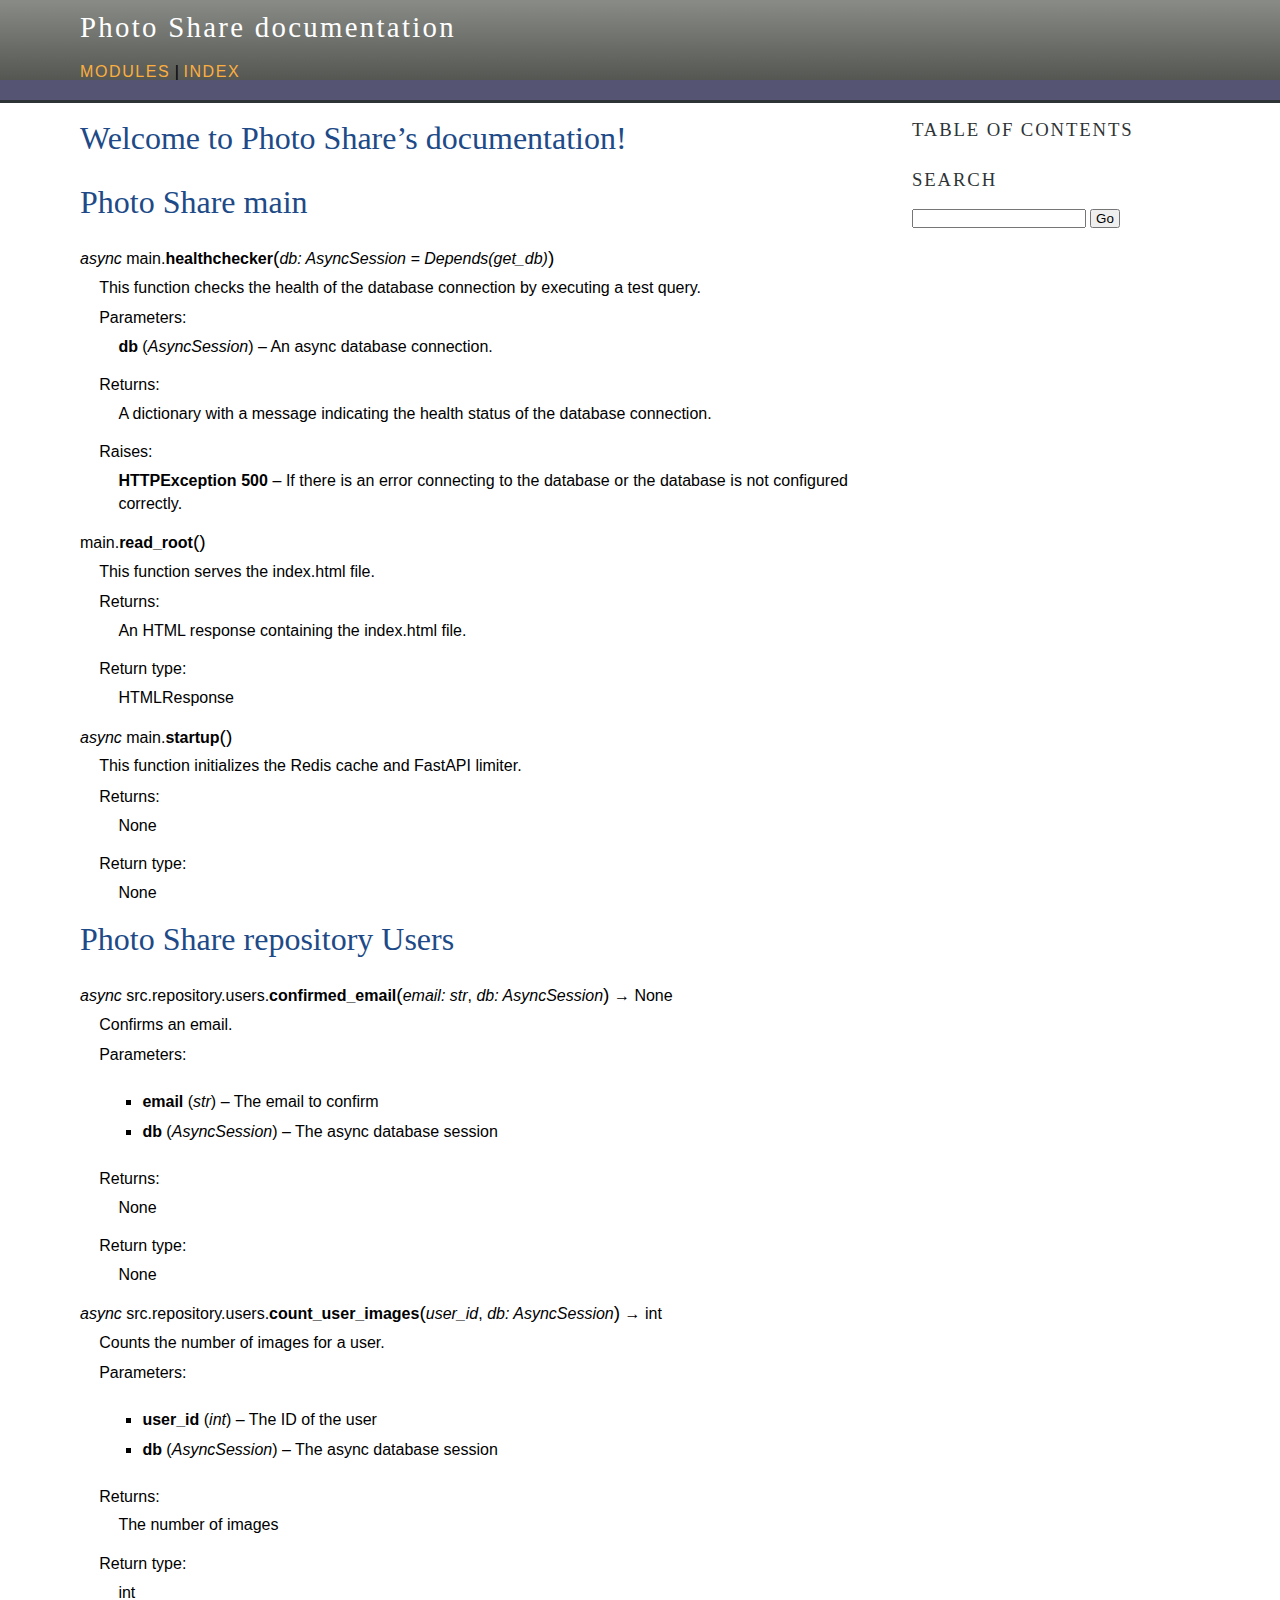
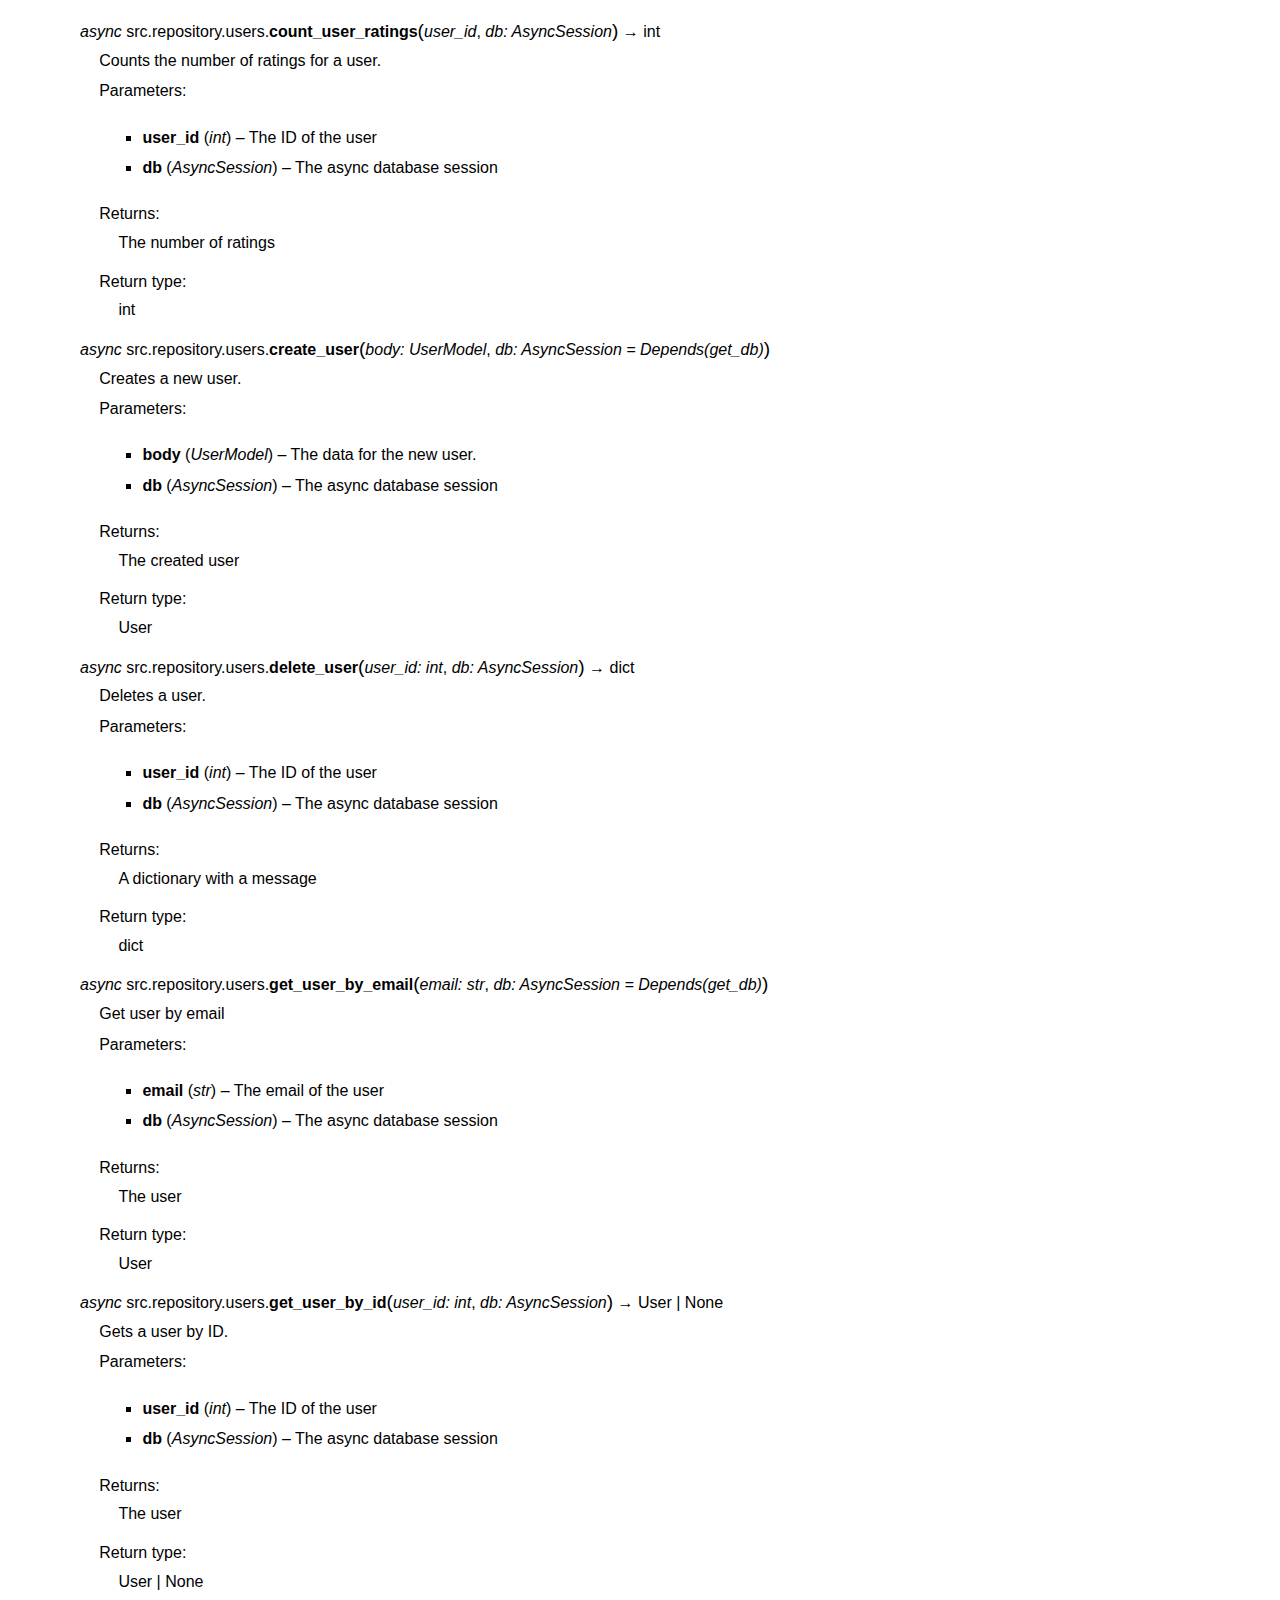
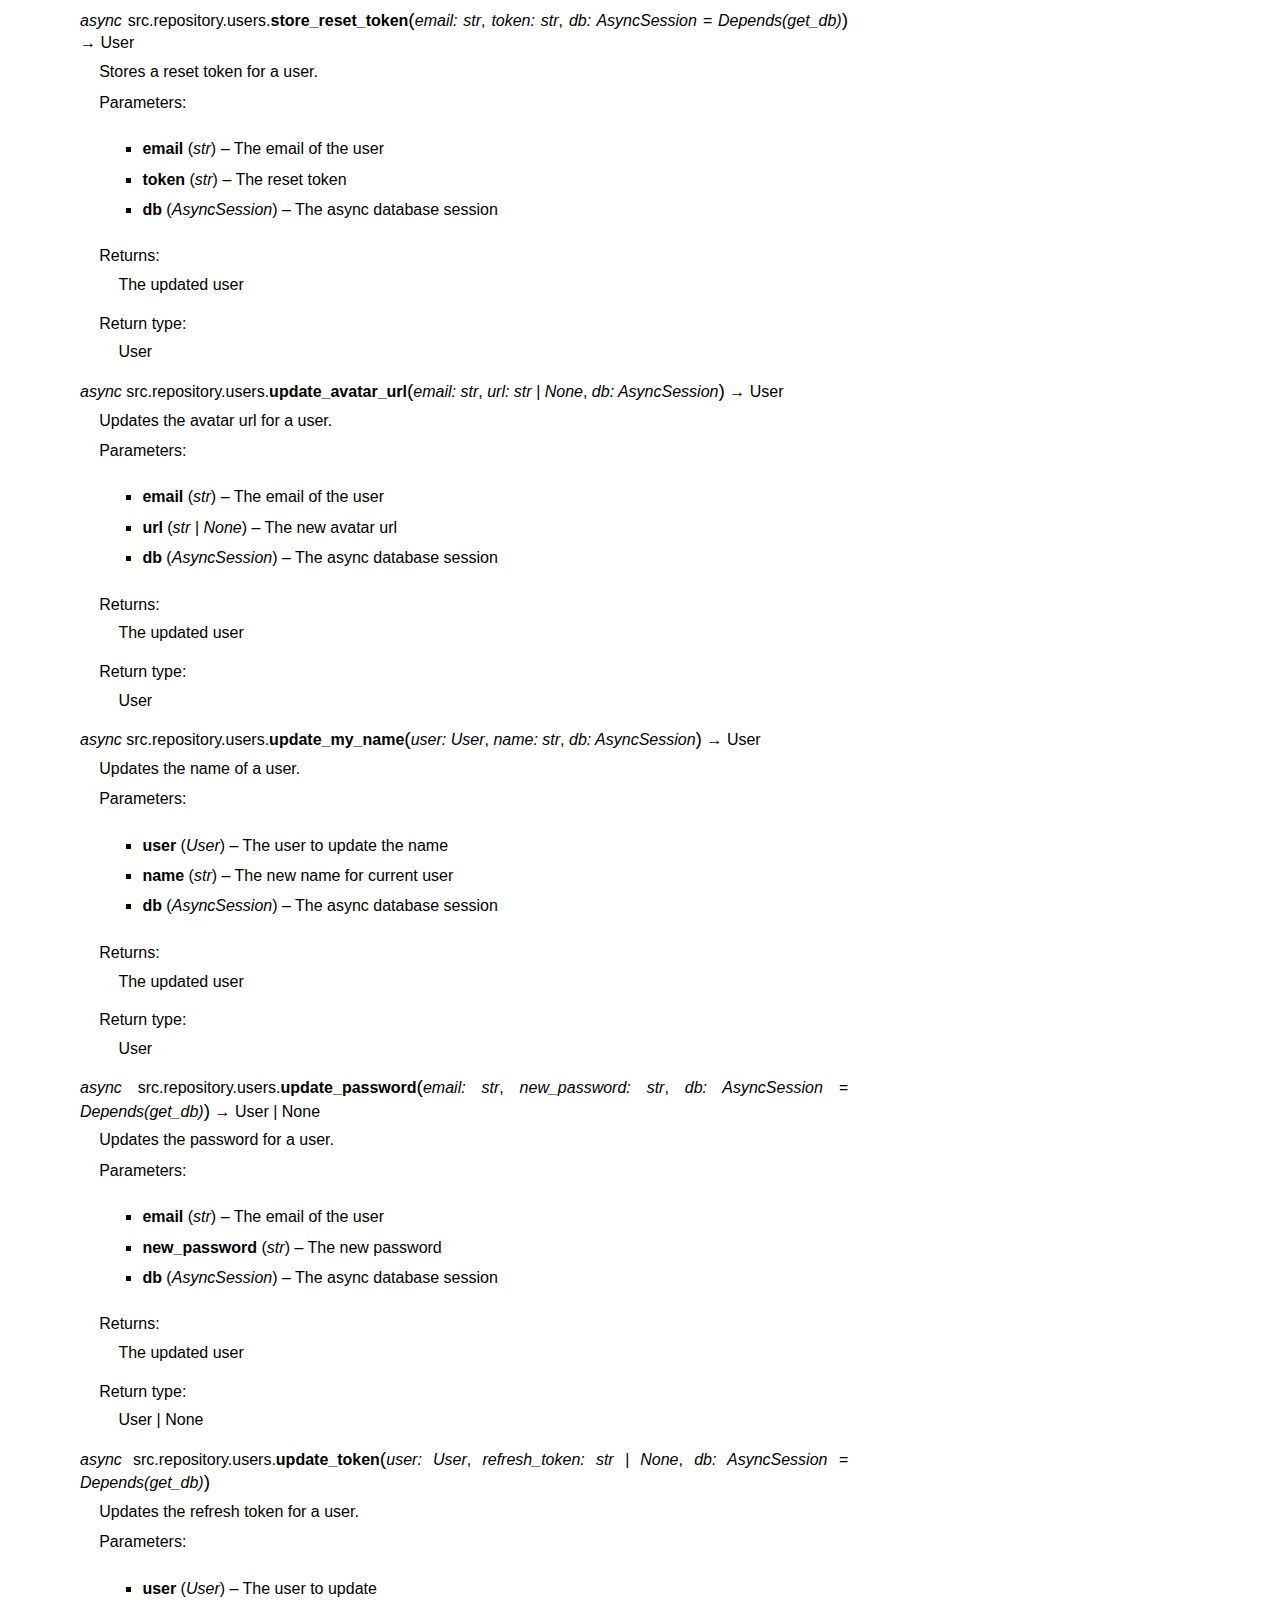
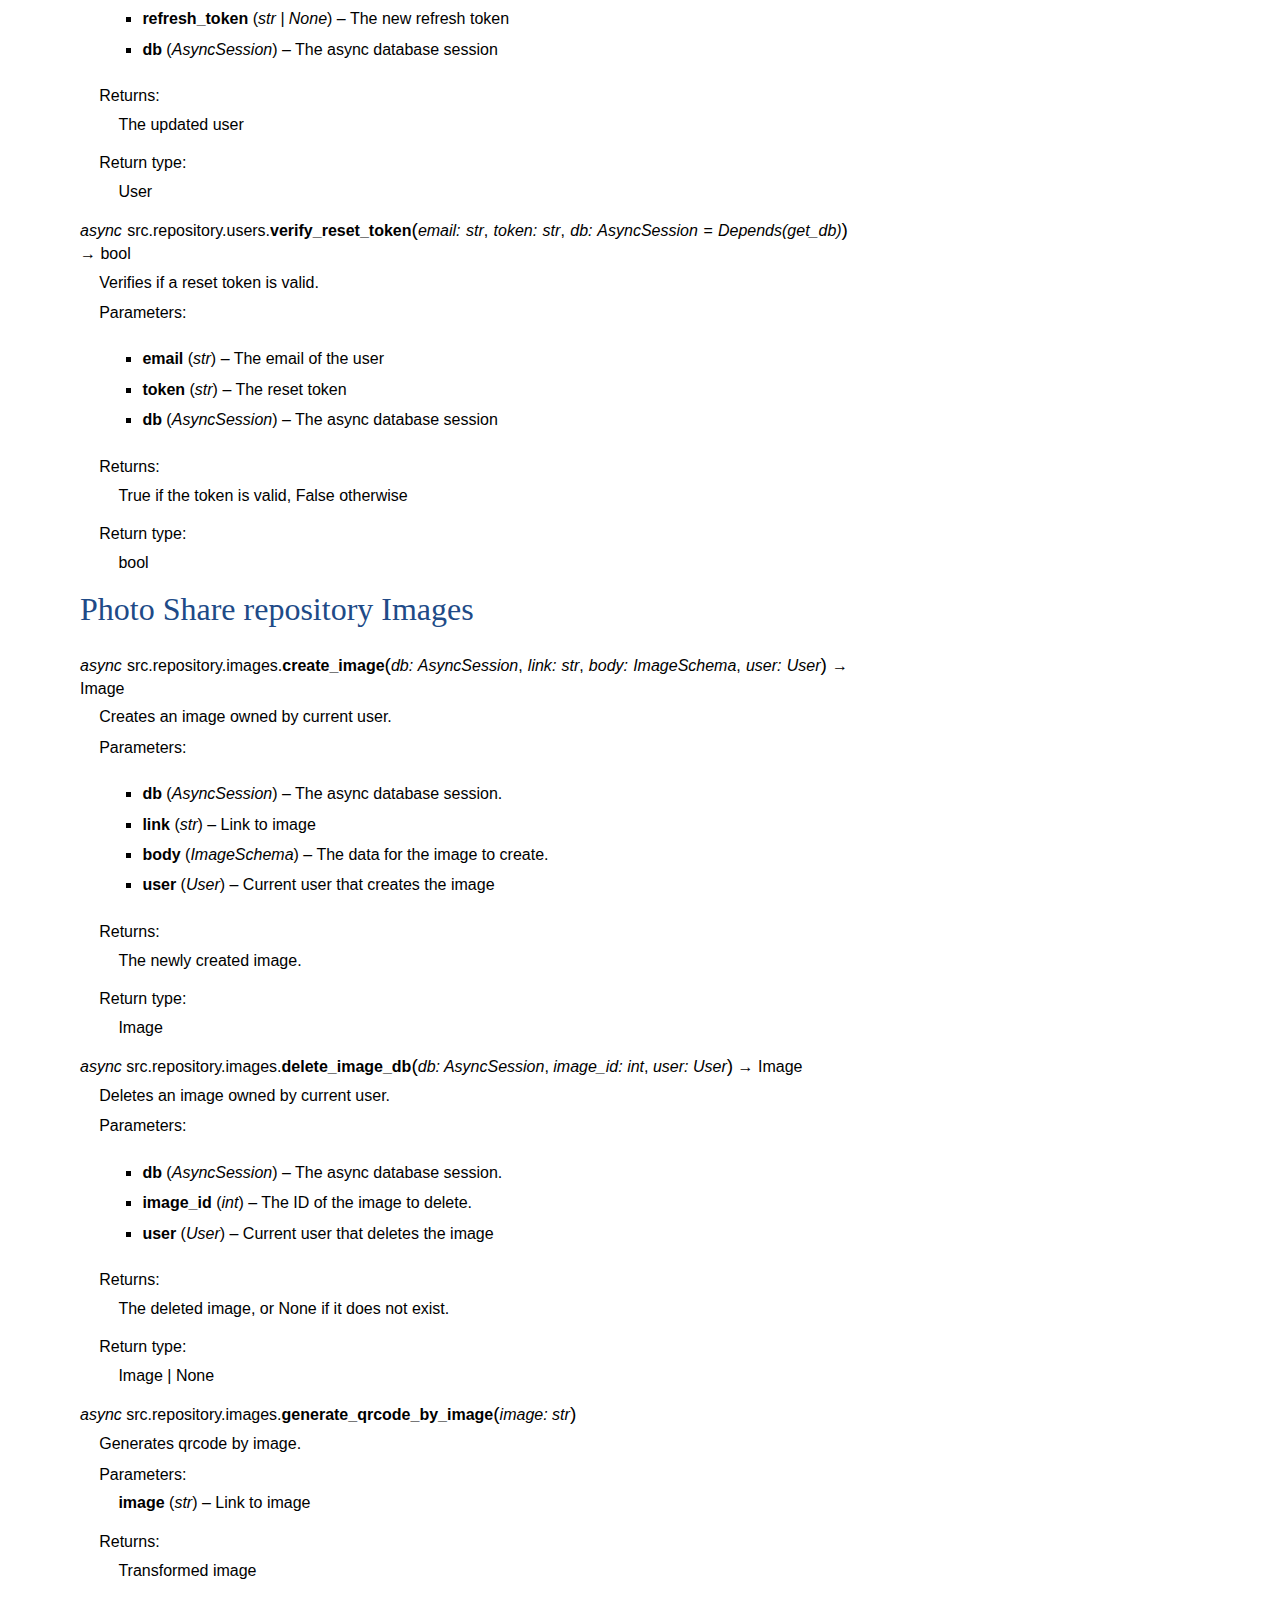
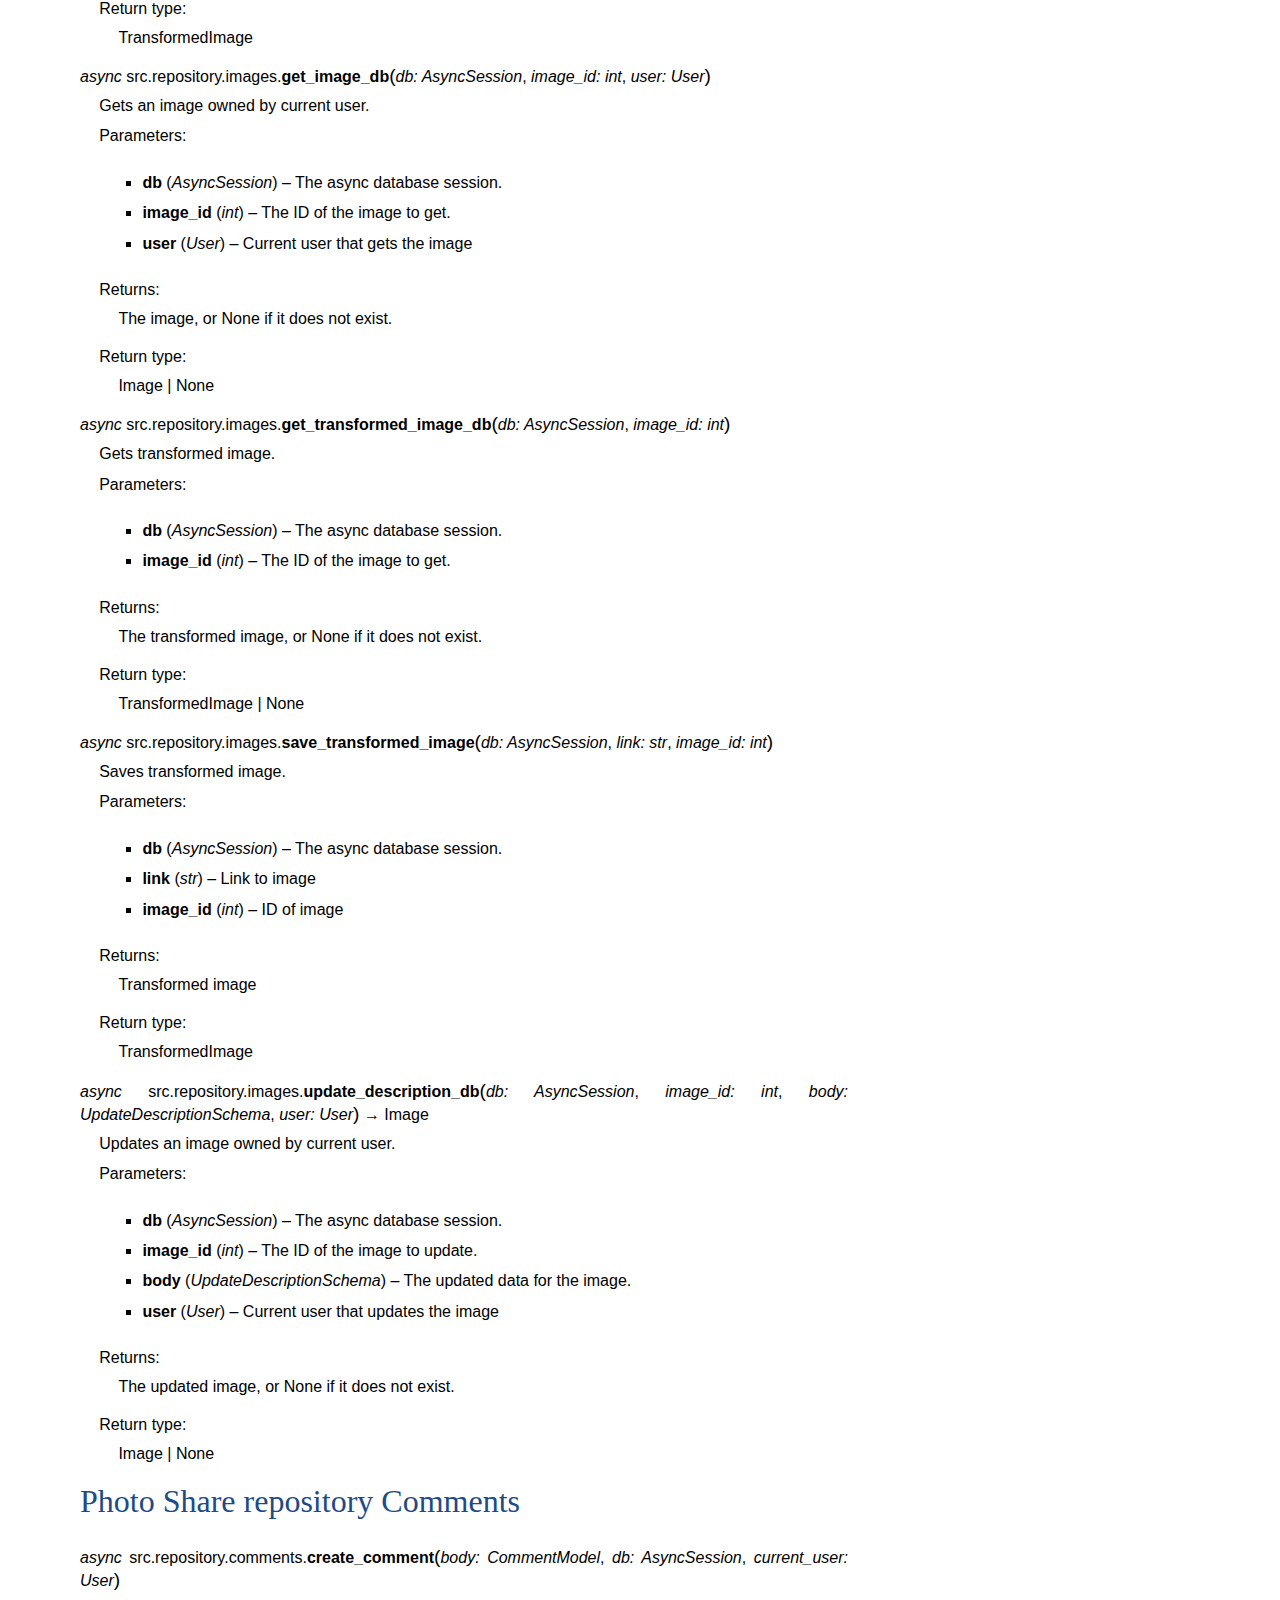
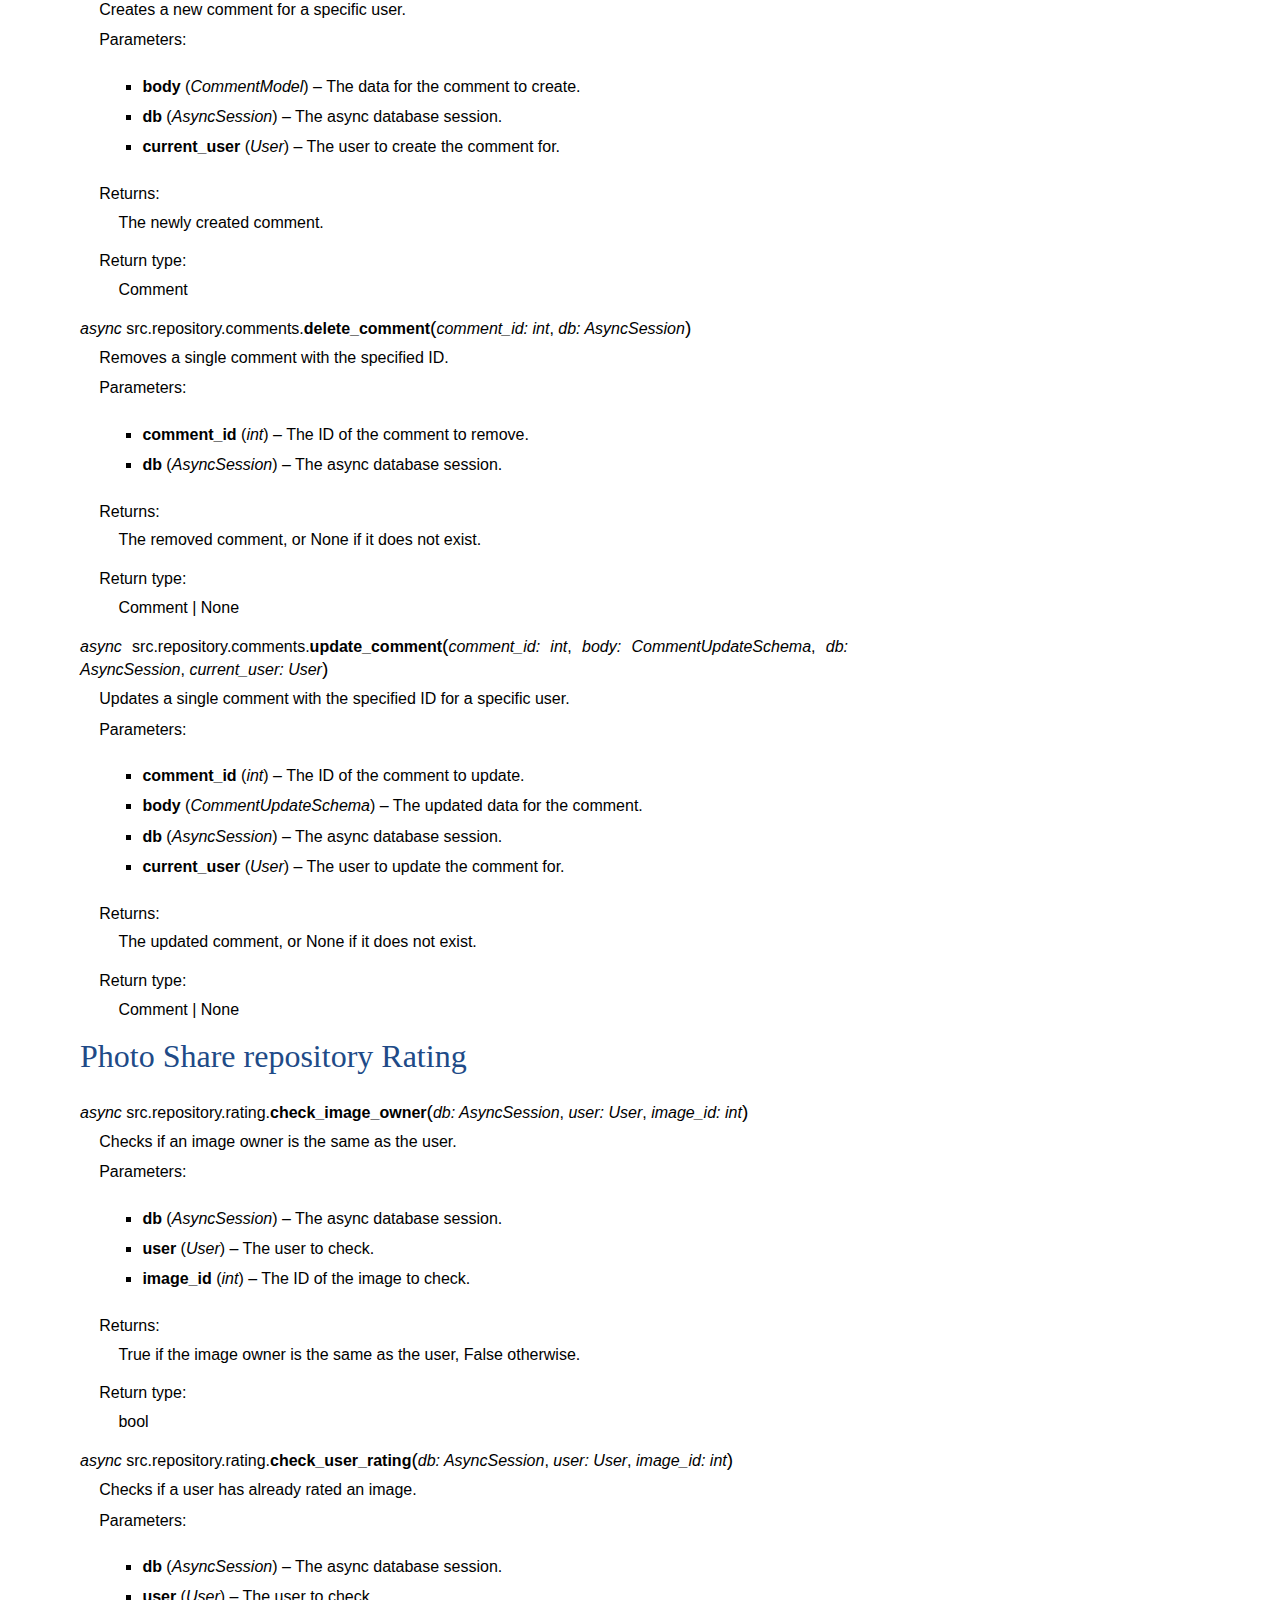
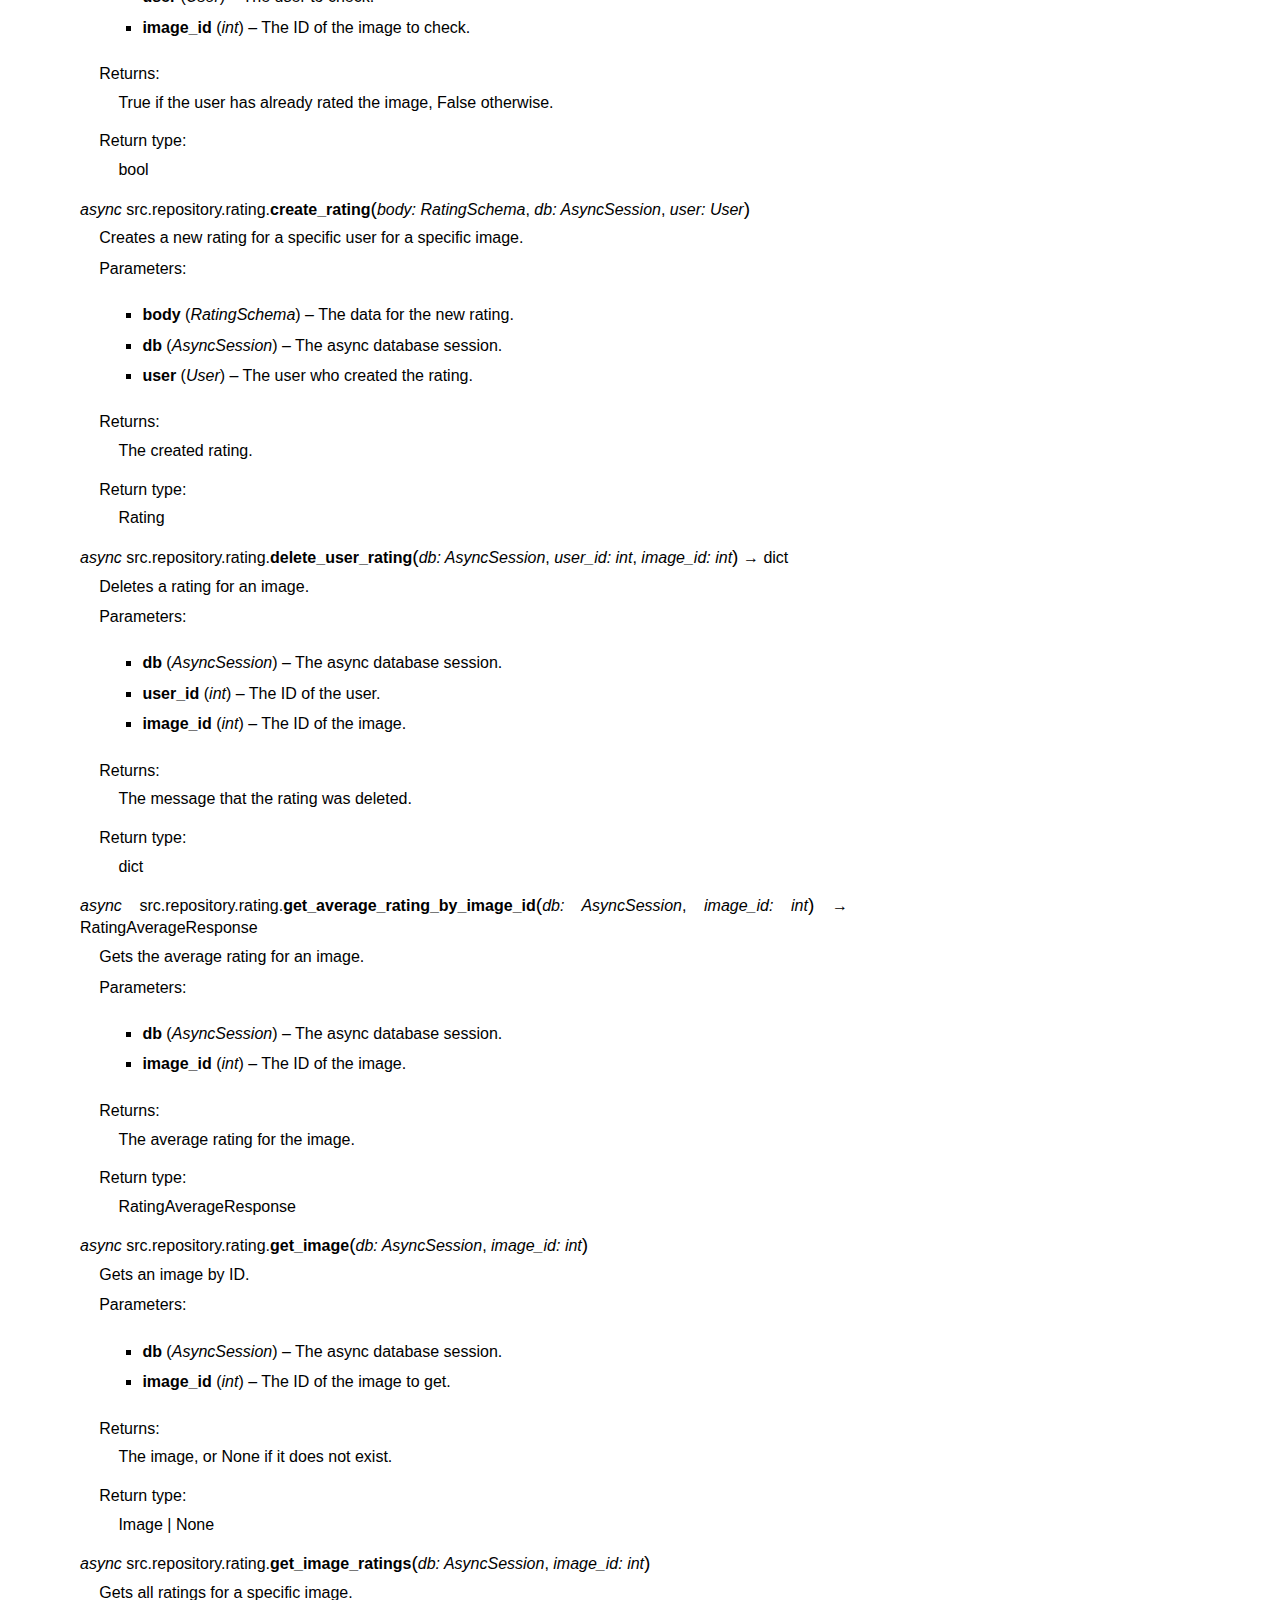
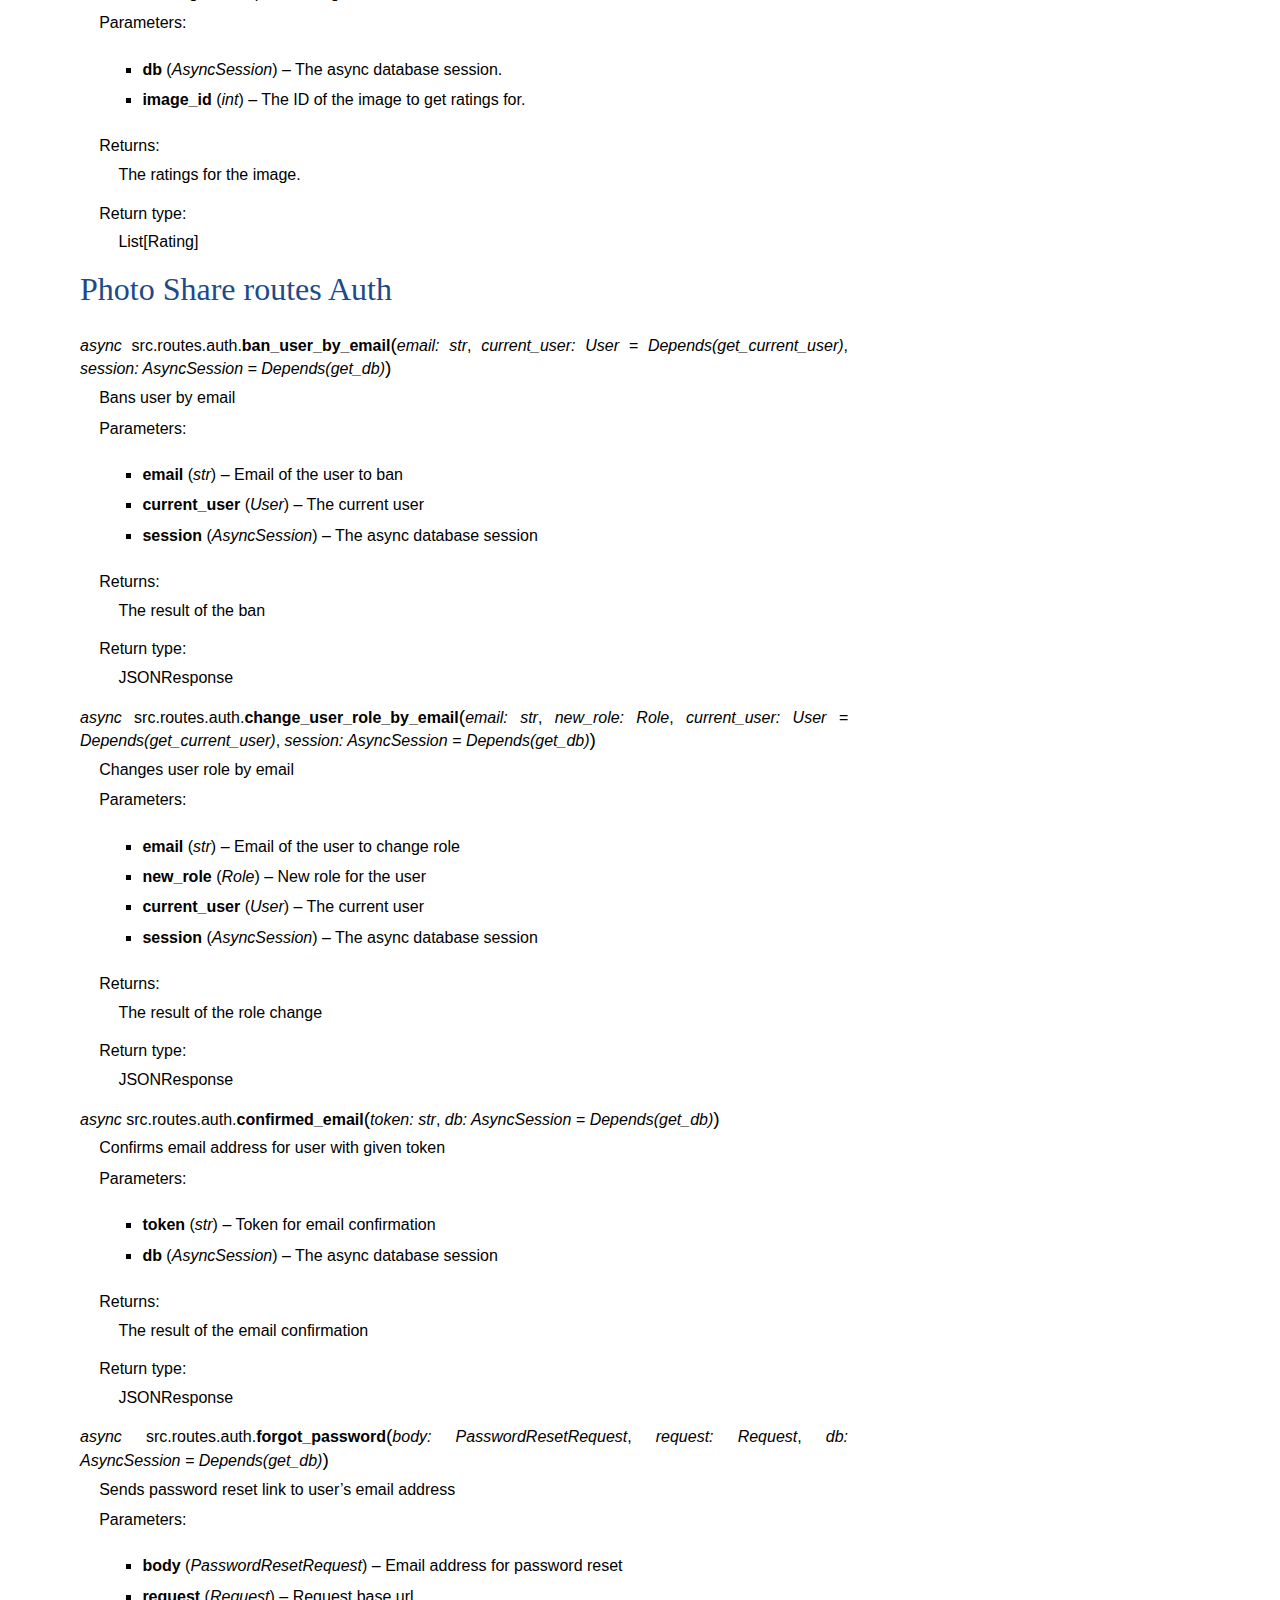
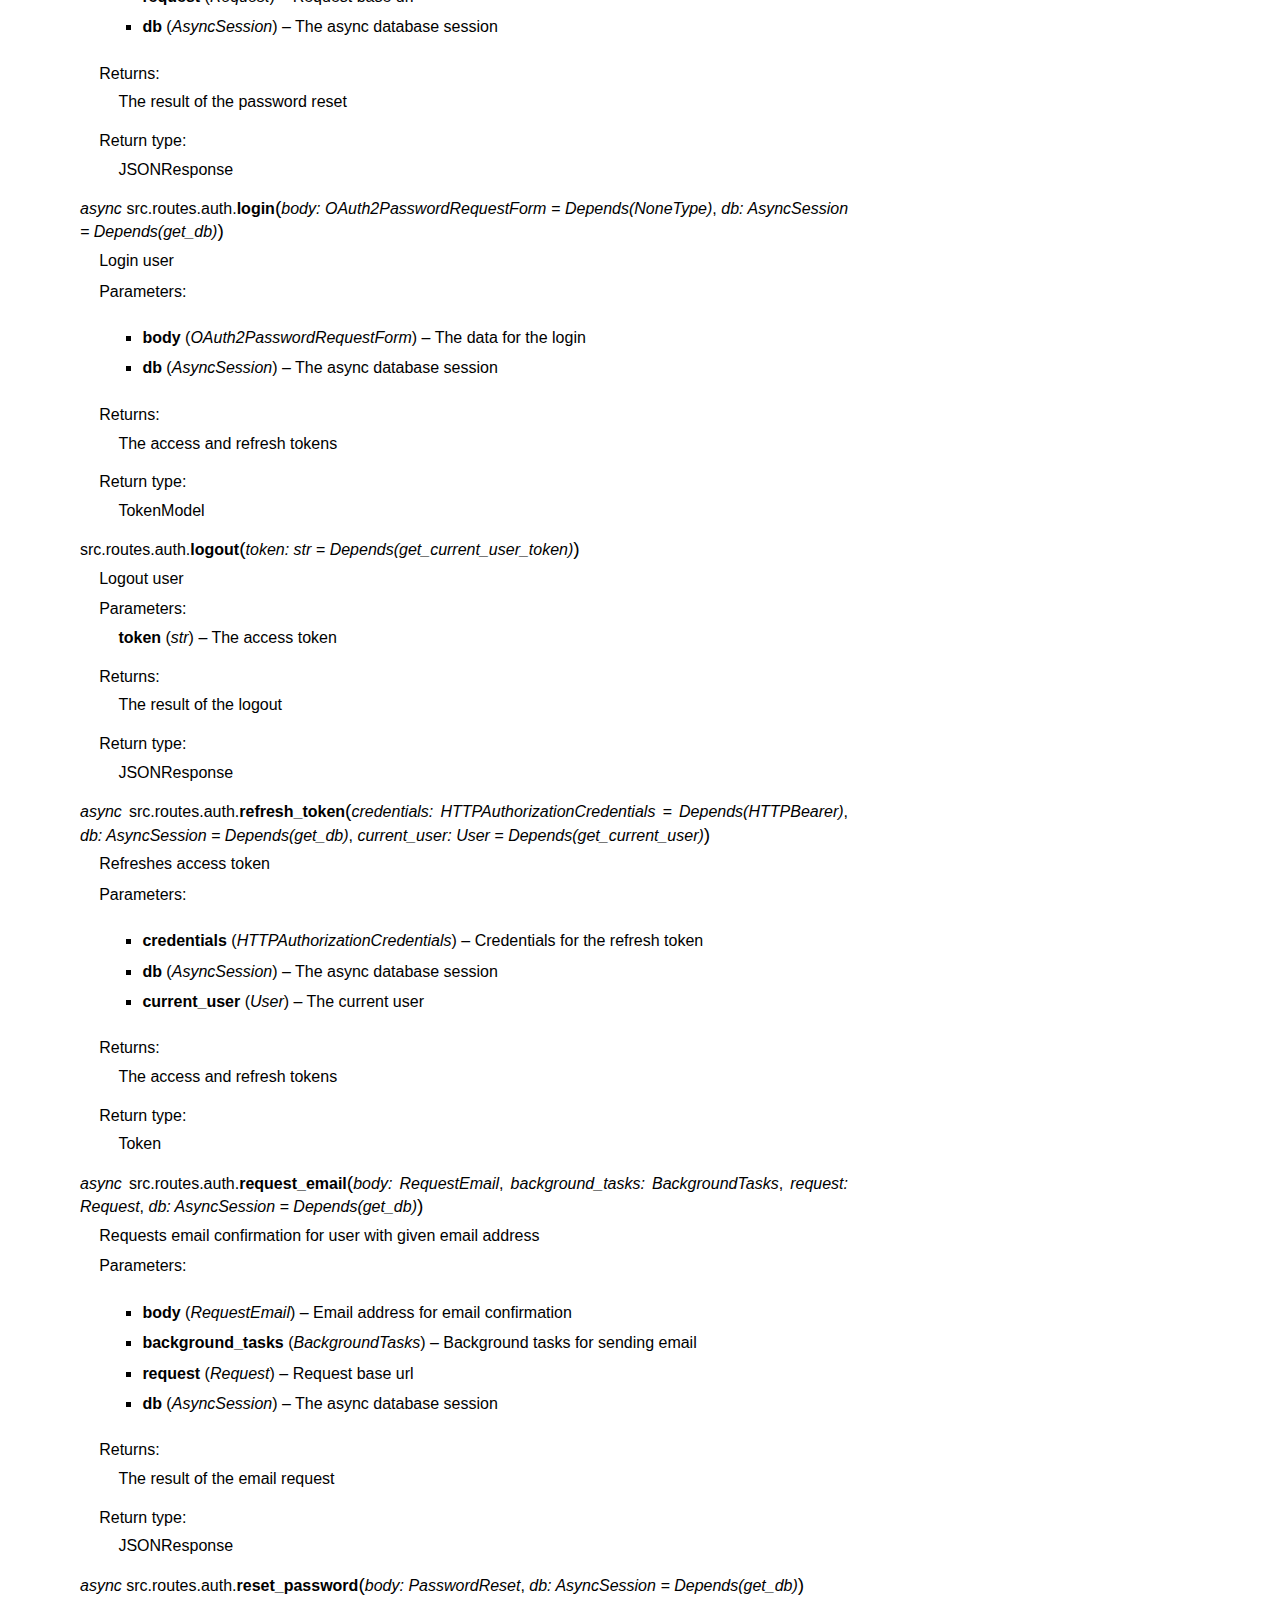
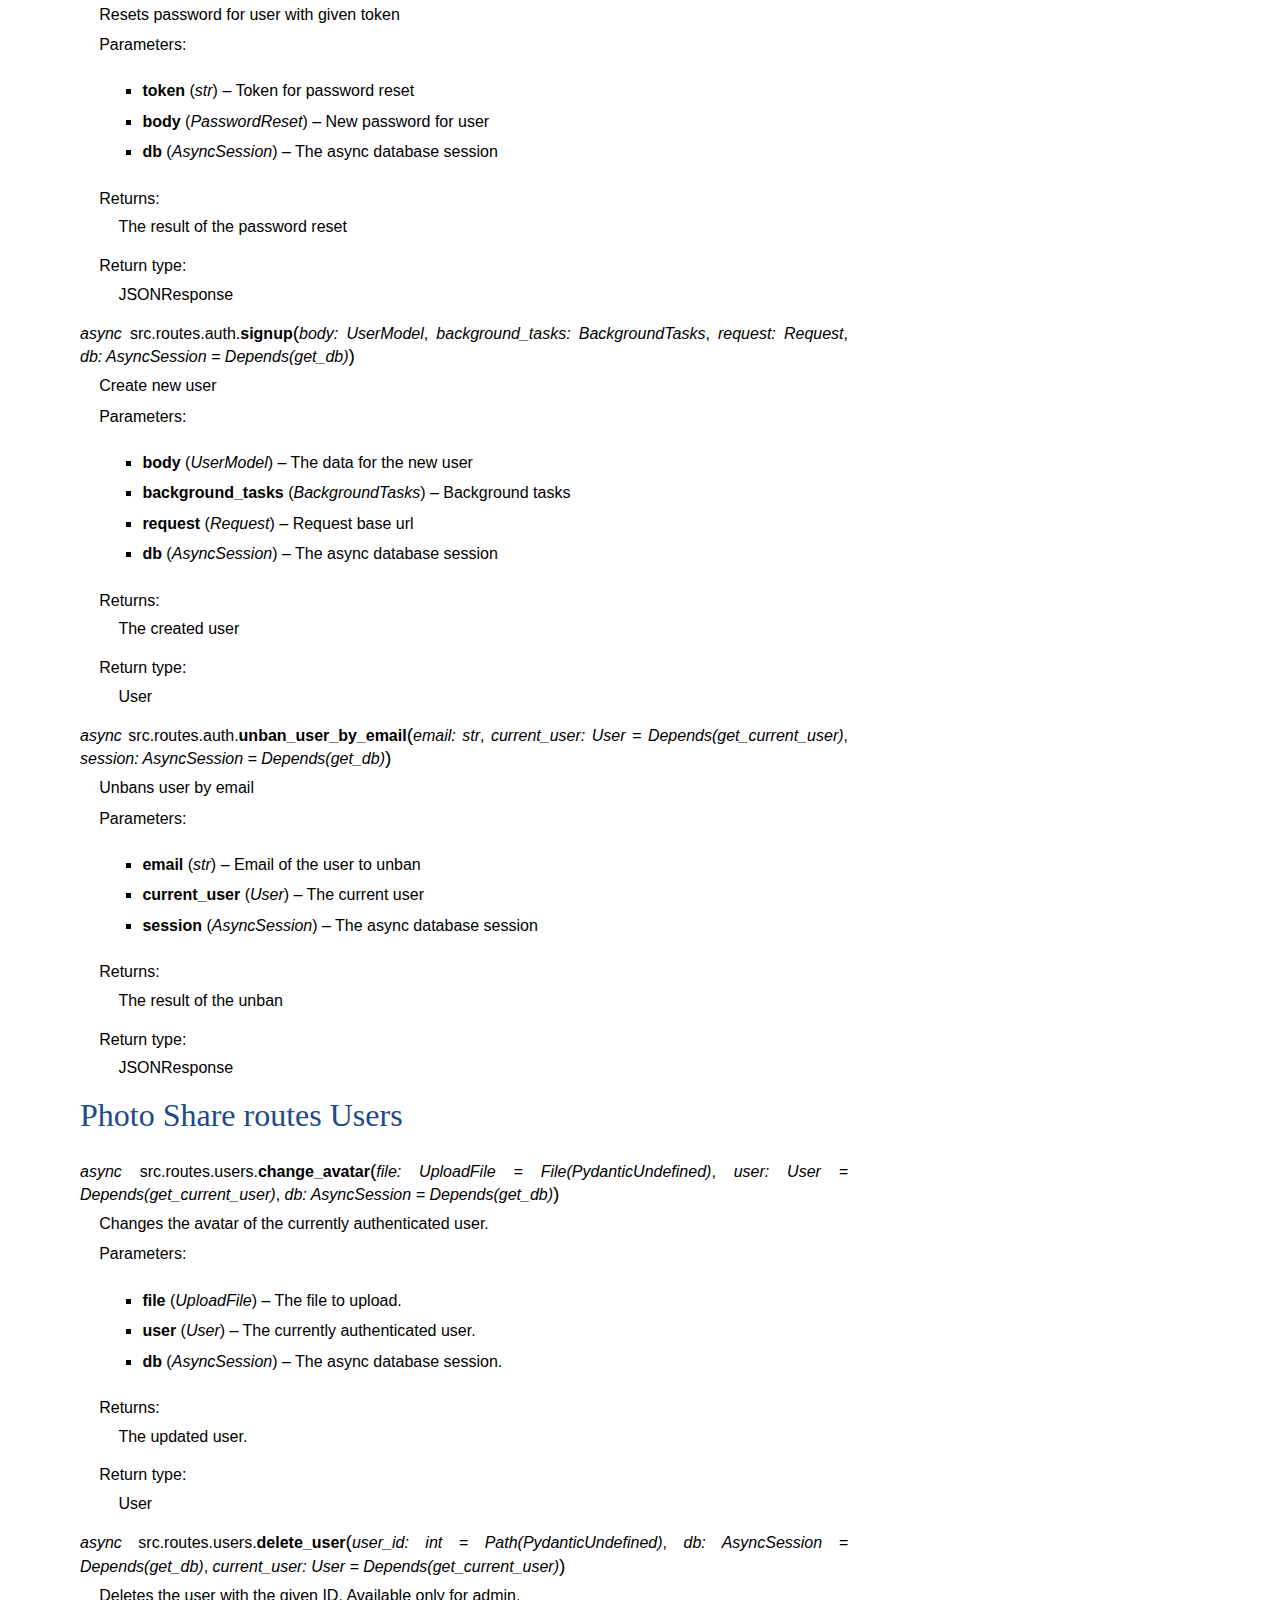
==== docs/_build/html/index.html @ 28a1a0f2 "docs1" ====
<!DOCTYPE html>

<html lang="en" data-content_root="./">
  <head>
    <meta charset="utf-8" />
    <meta name="viewport" content="width=device-width, initial-scale=1.0" /><meta name="viewport" content="width=device-width, initial-scale=1" />

    <title>Welcome to Photo Share’s documentation! &#8212; Photo Share  documentation</title>
    <link rel="stylesheet" type="text/css" href="_static/pygments.css?v=a746c00c" />
    <link rel="stylesheet" type="text/css" href="_static/agogo.css?v=8513425a" />
    <script src="_static/documentation_options.js?v=5929fcd5"></script>
    <script src="_static/doctools.js?v=9a2dae69"></script>
    <script src="_static/sphinx_highlight.js?v=dc90522c"></script>
    <link rel="index" title="Index" href="genindex.html" />
    <link rel="search" title="Search" href="search.html" /> 
  </head><body>
    <div class="header-wrapper" role="banner">
      <div class="header">
        <div class="headertitle"><a
          href="#">Photo Share  documentation</a></div>
        <div class="rel" role="navigation" aria-label="related navigation">
          <a href="py-modindex.html" title="Python Module Index"
             >modules</a> |
          <a href="genindex.html" title="General Index"
             accesskey="I">index</a>
        </div>
       </div>
    </div>

    <div class="content-wrapper">
      <div class="content">
        <div class="document">
            
      <div class="documentwrapper">
        <div class="bodywrapper">
          <div class="body" role="main">
            
  <section id="welcome-to-photo-share-s-documentation">
<h1>Welcome to Photo Share’s documentation!<a class="headerlink" href="#welcome-to-photo-share-s-documentation" title="Link to this heading">¶</a></h1>
<div class="toctree-wrapper compound">
</div>
</section>
<section id="module-main">
<span id="photo-share-main"></span><h1>Photo Share main<a class="headerlink" href="#module-main" title="Link to this heading">¶</a></h1>
<dl class="py function">
<dt class="sig sig-object py" id="main.healthchecker">
<em class="property"><span class="k"><span class="pre">async</span></span><span class="w"> </span></em><span class="sig-prename descclassname"><span class="pre">main.</span></span><span class="sig-name descname"><span class="pre">healthchecker</span></span><span class="sig-paren">(</span><em class="sig-param"><span class="n"><span class="pre">db</span></span><span class="p"><span class="pre">:</span></span><span class="w"> </span><span class="n"><span class="pre">AsyncSession</span></span><span class="w"> </span><span class="o"><span class="pre">=</span></span><span class="w"> </span><span class="default_value"><span class="pre">Depends(get_db)</span></span></em><span class="sig-paren">)</span><a class="headerlink" href="#main.healthchecker" title="Link to this definition">¶</a></dt>
<dd><p>This function checks the health of the database connection by executing a test query.</p>
<dl class="field-list simple">
<dt class="field-odd">Parameters<span class="colon">:</span></dt>
<dd class="field-odd"><p><strong>db</strong> (<em>AsyncSession</em>) – An async database connection.</p>
</dd>
<dt class="field-even">Returns<span class="colon">:</span></dt>
<dd class="field-even"><p>A dictionary with a message indicating the health status of the database connection.</p>
</dd>
<dt class="field-odd">Raises<span class="colon">:</span></dt>
<dd class="field-odd"><p><strong>HTTPException 500</strong> – If there is an error connecting to the database or the database is not configured correctly.</p>
</dd>
</dl>
</dd></dl>

<dl class="py function">
<dt class="sig sig-object py" id="main.read_root">
<span class="sig-prename descclassname"><span class="pre">main.</span></span><span class="sig-name descname"><span class="pre">read_root</span></span><span class="sig-paren">(</span><span class="sig-paren">)</span><a class="headerlink" href="#main.read_root" title="Link to this definition">¶</a></dt>
<dd><p>This function serves the index.html file.</p>
<dl class="field-list simple">
<dt class="field-odd">Returns<span class="colon">:</span></dt>
<dd class="field-odd"><p>An HTML response containing the index.html file.</p>
</dd>
<dt class="field-even">Return type<span class="colon">:</span></dt>
<dd class="field-even"><p>HTMLResponse</p>
</dd>
</dl>
</dd></dl>

<dl class="py function">
<dt class="sig sig-object py" id="main.startup">
<em class="property"><span class="k"><span class="pre">async</span></span><span class="w"> </span></em><span class="sig-prename descclassname"><span class="pre">main.</span></span><span class="sig-name descname"><span class="pre">startup</span></span><span class="sig-paren">(</span><span class="sig-paren">)</span><a class="headerlink" href="#main.startup" title="Link to this definition">¶</a></dt>
<dd><p>This function initializes the Redis cache and FastAPI limiter.</p>
<dl class="field-list simple">
<dt class="field-odd">Returns<span class="colon">:</span></dt>
<dd class="field-odd"><p>None</p>
</dd>
<dt class="field-even">Return type<span class="colon">:</span></dt>
<dd class="field-even"><p>None</p>
</dd>
</dl>
</dd></dl>

</section>
<section id="module-src.repository.users">
<span id="photo-share-repository-users"></span><h1>Photo Share repository Users<a class="headerlink" href="#module-src.repository.users" title="Link to this heading">¶</a></h1>
<dl class="py function">
<dt class="sig sig-object py" id="src.repository.users.confirmed_email">
<em class="property"><span class="k"><span class="pre">async</span></span><span class="w"> </span></em><span class="sig-prename descclassname"><span class="pre">src.repository.users.</span></span><span class="sig-name descname"><span class="pre">confirmed_email</span></span><span class="sig-paren">(</span><em class="sig-param"><span class="n"><span class="pre">email</span></span><span class="p"><span class="pre">:</span></span><span class="w"> </span><span class="n"><span class="pre">str</span></span></em>, <em class="sig-param"><span class="n"><span class="pre">db</span></span><span class="p"><span class="pre">:</span></span><span class="w"> </span><span class="n"><span class="pre">AsyncSession</span></span></em><span class="sig-paren">)</span> <span class="sig-return"><span class="sig-return-icon">&#x2192;</span> <span class="sig-return-typehint"><span class="pre">None</span></span></span><a class="headerlink" href="#src.repository.users.confirmed_email" title="Link to this definition">¶</a></dt>
<dd><p>Confirms an email.</p>
<dl class="field-list simple">
<dt class="field-odd">Parameters<span class="colon">:</span></dt>
<dd class="field-odd"><ul class="simple">
<li><p><strong>email</strong> (<em>str</em>) – The email to confirm</p></li>
<li><p><strong>db</strong> (<em>AsyncSession</em>) – The async database session</p></li>
</ul>
</dd>
<dt class="field-even">Returns<span class="colon">:</span></dt>
<dd class="field-even"><p>None</p>
</dd>
<dt class="field-odd">Return type<span class="colon">:</span></dt>
<dd class="field-odd"><p>None</p>
</dd>
</dl>
</dd></dl>

<dl class="py function">
<dt class="sig sig-object py" id="src.repository.users.count_user_images">
<em class="property"><span class="k"><span class="pre">async</span></span><span class="w"> </span></em><span class="sig-prename descclassname"><span class="pre">src.repository.users.</span></span><span class="sig-name descname"><span class="pre">count_user_images</span></span><span class="sig-paren">(</span><em class="sig-param"><span class="n"><span class="pre">user_id</span></span></em>, <em class="sig-param"><span class="n"><span class="pre">db</span></span><span class="p"><span class="pre">:</span></span><span class="w"> </span><span class="n"><span class="pre">AsyncSession</span></span></em><span class="sig-paren">)</span> <span class="sig-return"><span class="sig-return-icon">&#x2192;</span> <span class="sig-return-typehint"><span class="pre">int</span></span></span><a class="headerlink" href="#src.repository.users.count_user_images" title="Link to this definition">¶</a></dt>
<dd><p>Counts the number of images for a user.</p>
<dl class="field-list simple">
<dt class="field-odd">Parameters<span class="colon">:</span></dt>
<dd class="field-odd"><ul class="simple">
<li><p><strong>user_id</strong> (<em>int</em>) – The ID of the user</p></li>
<li><p><strong>db</strong> (<em>AsyncSession</em>) – The async database session</p></li>
</ul>
</dd>
<dt class="field-even">Returns<span class="colon">:</span></dt>
<dd class="field-even"><p>The number of images</p>
</dd>
<dt class="field-odd">Return type<span class="colon">:</span></dt>
<dd class="field-odd"><p>int</p>
</dd>
</dl>
</dd></dl>

<dl class="py function">
<dt class="sig sig-object py" id="src.repository.users.count_user_ratings">
<em class="property"><span class="k"><span class="pre">async</span></span><span class="w"> </span></em><span class="sig-prename descclassname"><span class="pre">src.repository.users.</span></span><span class="sig-name descname"><span class="pre">count_user_ratings</span></span><span class="sig-paren">(</span><em class="sig-param"><span class="n"><span class="pre">user_id</span></span></em>, <em class="sig-param"><span class="n"><span class="pre">db</span></span><span class="p"><span class="pre">:</span></span><span class="w"> </span><span class="n"><span class="pre">AsyncSession</span></span></em><span class="sig-paren">)</span> <span class="sig-return"><span class="sig-return-icon">&#x2192;</span> <span class="sig-return-typehint"><span class="pre">int</span></span></span><a class="headerlink" href="#src.repository.users.count_user_ratings" title="Link to this definition">¶</a></dt>
<dd><p>Counts the number of ratings for a user.</p>
<dl class="field-list simple">
<dt class="field-odd">Parameters<span class="colon">:</span></dt>
<dd class="field-odd"><ul class="simple">
<li><p><strong>user_id</strong> (<em>int</em>) – The ID of the user</p></li>
<li><p><strong>db</strong> (<em>AsyncSession</em>) – The async database session</p></li>
</ul>
</dd>
<dt class="field-even">Returns<span class="colon">:</span></dt>
<dd class="field-even"><p>The number of ratings</p>
</dd>
<dt class="field-odd">Return type<span class="colon">:</span></dt>
<dd class="field-odd"><p>int</p>
</dd>
</dl>
</dd></dl>

<dl class="py function">
<dt class="sig sig-object py" id="src.repository.users.create_user">
<em class="property"><span class="k"><span class="pre">async</span></span><span class="w"> </span></em><span class="sig-prename descclassname"><span class="pre">src.repository.users.</span></span><span class="sig-name descname"><span class="pre">create_user</span></span><span class="sig-paren">(</span><em class="sig-param"><span class="n"><span class="pre">body</span></span><span class="p"><span class="pre">:</span></span><span class="w"> </span><span class="n"><span class="pre">UserModel</span></span></em>, <em class="sig-param"><span class="n"><span class="pre">db</span></span><span class="p"><span class="pre">:</span></span><span class="w"> </span><span class="n"><span class="pre">AsyncSession</span></span><span class="w"> </span><span class="o"><span class="pre">=</span></span><span class="w"> </span><span class="default_value"><span class="pre">Depends(get_db)</span></span></em><span class="sig-paren">)</span><a class="headerlink" href="#src.repository.users.create_user" title="Link to this definition">¶</a></dt>
<dd><p>Creates a new user.</p>
<dl class="field-list simple">
<dt class="field-odd">Parameters<span class="colon">:</span></dt>
<dd class="field-odd"><ul class="simple">
<li><p><strong>body</strong> (<em>UserModel</em>) – The data for the new user.</p></li>
<li><p><strong>db</strong> (<em>AsyncSession</em>) – The async database session</p></li>
</ul>
</dd>
<dt class="field-even">Returns<span class="colon">:</span></dt>
<dd class="field-even"><p>The created user</p>
</dd>
<dt class="field-odd">Return type<span class="colon">:</span></dt>
<dd class="field-odd"><p>User</p>
</dd>
</dl>
</dd></dl>

<dl class="py function">
<dt class="sig sig-object py" id="src.repository.users.delete_user">
<em class="property"><span class="k"><span class="pre">async</span></span><span class="w"> </span></em><span class="sig-prename descclassname"><span class="pre">src.repository.users.</span></span><span class="sig-name descname"><span class="pre">delete_user</span></span><span class="sig-paren">(</span><em class="sig-param"><span class="n"><span class="pre">user_id</span></span><span class="p"><span class="pre">:</span></span><span class="w"> </span><span class="n"><span class="pre">int</span></span></em>, <em class="sig-param"><span class="n"><span class="pre">db</span></span><span class="p"><span class="pre">:</span></span><span class="w"> </span><span class="n"><span class="pre">AsyncSession</span></span></em><span class="sig-paren">)</span> <span class="sig-return"><span class="sig-return-icon">&#x2192;</span> <span class="sig-return-typehint"><span class="pre">dict</span></span></span><a class="headerlink" href="#src.repository.users.delete_user" title="Link to this definition">¶</a></dt>
<dd><p>Deletes a user.</p>
<dl class="field-list simple">
<dt class="field-odd">Parameters<span class="colon">:</span></dt>
<dd class="field-odd"><ul class="simple">
<li><p><strong>user_id</strong> (<em>int</em>) – The ID of the user</p></li>
<li><p><strong>db</strong> (<em>AsyncSession</em>) – The async database session</p></li>
</ul>
</dd>
<dt class="field-even">Returns<span class="colon">:</span></dt>
<dd class="field-even"><p>A dictionary with a message</p>
</dd>
<dt class="field-odd">Return type<span class="colon">:</span></dt>
<dd class="field-odd"><p>dict</p>
</dd>
</dl>
</dd></dl>

<dl class="py function">
<dt class="sig sig-object py" id="src.repository.users.get_user_by_email">
<em class="property"><span class="k"><span class="pre">async</span></span><span class="w"> </span></em><span class="sig-prename descclassname"><span class="pre">src.repository.users.</span></span><span class="sig-name descname"><span class="pre">get_user_by_email</span></span><span class="sig-paren">(</span><em class="sig-param"><span class="n"><span class="pre">email</span></span><span class="p"><span class="pre">:</span></span><span class="w"> </span><span class="n"><span class="pre">str</span></span></em>, <em class="sig-param"><span class="n"><span class="pre">db</span></span><span class="p"><span class="pre">:</span></span><span class="w"> </span><span class="n"><span class="pre">AsyncSession</span></span><span class="w"> </span><span class="o"><span class="pre">=</span></span><span class="w"> </span><span class="default_value"><span class="pre">Depends(get_db)</span></span></em><span class="sig-paren">)</span><a class="headerlink" href="#src.repository.users.get_user_by_email" title="Link to this definition">¶</a></dt>
<dd><p>Get user by email</p>
<dl class="field-list simple">
<dt class="field-odd">Parameters<span class="colon">:</span></dt>
<dd class="field-odd"><ul class="simple">
<li><p><strong>email</strong> (<em>str</em>) – The email of the user</p></li>
<li><p><strong>db</strong> (<em>AsyncSession</em>) – The async database session</p></li>
</ul>
</dd>
<dt class="field-even">Returns<span class="colon">:</span></dt>
<dd class="field-even"><p>The user</p>
</dd>
<dt class="field-odd">Return type<span class="colon">:</span></dt>
<dd class="field-odd"><p>User</p>
</dd>
</dl>
</dd></dl>

<dl class="py function">
<dt class="sig sig-object py" id="src.repository.users.get_user_by_id">
<em class="property"><span class="k"><span class="pre">async</span></span><span class="w"> </span></em><span class="sig-prename descclassname"><span class="pre">src.repository.users.</span></span><span class="sig-name descname"><span class="pre">get_user_by_id</span></span><span class="sig-paren">(</span><em class="sig-param"><span class="n"><span class="pre">user_id</span></span><span class="p"><span class="pre">:</span></span><span class="w"> </span><span class="n"><span class="pre">int</span></span></em>, <em class="sig-param"><span class="n"><span class="pre">db</span></span><span class="p"><span class="pre">:</span></span><span class="w"> </span><span class="n"><span class="pre">AsyncSession</span></span></em><span class="sig-paren">)</span> <span class="sig-return"><span class="sig-return-icon">&#x2192;</span> <span class="sig-return-typehint"><span class="pre">User</span><span class="w"> </span><span class="p"><span class="pre">|</span></span><span class="w"> </span><span class="pre">None</span></span></span><a class="headerlink" href="#src.repository.users.get_user_by_id" title="Link to this definition">¶</a></dt>
<dd><p>Gets a user by ID.</p>
<dl class="field-list simple">
<dt class="field-odd">Parameters<span class="colon">:</span></dt>
<dd class="field-odd"><ul class="simple">
<li><p><strong>user_id</strong> (<em>int</em>) – The ID of the user</p></li>
<li><p><strong>db</strong> (<em>AsyncSession</em>) – The async database session</p></li>
</ul>
</dd>
<dt class="field-even">Returns<span class="colon">:</span></dt>
<dd class="field-even"><p>The user</p>
</dd>
<dt class="field-odd">Return type<span class="colon">:</span></dt>
<dd class="field-odd"><p>User | None</p>
</dd>
</dl>
</dd></dl>

<dl class="py function">
<dt class="sig sig-object py" id="src.repository.users.store_reset_token">
<em class="property"><span class="k"><span class="pre">async</span></span><span class="w"> </span></em><span class="sig-prename descclassname"><span class="pre">src.repository.users.</span></span><span class="sig-name descname"><span class="pre">store_reset_token</span></span><span class="sig-paren">(</span><em class="sig-param"><span class="n"><span class="pre">email</span></span><span class="p"><span class="pre">:</span></span><span class="w"> </span><span class="n"><span class="pre">str</span></span></em>, <em class="sig-param"><span class="n"><span class="pre">token</span></span><span class="p"><span class="pre">:</span></span><span class="w"> </span><span class="n"><span class="pre">str</span></span></em>, <em class="sig-param"><span class="n"><span class="pre">db</span></span><span class="p"><span class="pre">:</span></span><span class="w"> </span><span class="n"><span class="pre">AsyncSession</span></span><span class="w"> </span><span class="o"><span class="pre">=</span></span><span class="w"> </span><span class="default_value"><span class="pre">Depends(get_db)</span></span></em><span class="sig-paren">)</span> <span class="sig-return"><span class="sig-return-icon">&#x2192;</span> <span class="sig-return-typehint"><span class="pre">User</span></span></span><a class="headerlink" href="#src.repository.users.store_reset_token" title="Link to this definition">¶</a></dt>
<dd><p>Stores a reset token for a user.</p>
<dl class="field-list simple">
<dt class="field-odd">Parameters<span class="colon">:</span></dt>
<dd class="field-odd"><ul class="simple">
<li><p><strong>email</strong> (<em>str</em>) – The email of the user</p></li>
<li><p><strong>token</strong> (<em>str</em>) – The reset token</p></li>
<li><p><strong>db</strong> (<em>AsyncSession</em>) – The async database session</p></li>
</ul>
</dd>
<dt class="field-even">Returns<span class="colon">:</span></dt>
<dd class="field-even"><p>The updated user</p>
</dd>
<dt class="field-odd">Return type<span class="colon">:</span></dt>
<dd class="field-odd"><p>User</p>
</dd>
</dl>
</dd></dl>

<dl class="py function">
<dt class="sig sig-object py" id="src.repository.users.update_avatar_url">
<em class="property"><span class="k"><span class="pre">async</span></span><span class="w"> </span></em><span class="sig-prename descclassname"><span class="pre">src.repository.users.</span></span><span class="sig-name descname"><span class="pre">update_avatar_url</span></span><span class="sig-paren">(</span><em class="sig-param"><span class="n"><span class="pre">email</span></span><span class="p"><span class="pre">:</span></span><span class="w"> </span><span class="n"><span class="pre">str</span></span></em>, <em class="sig-param"><span class="n"><span class="pre">url</span></span><span class="p"><span class="pre">:</span></span><span class="w"> </span><span class="n"><span class="pre">str</span><span class="w"> </span><span class="p"><span class="pre">|</span></span><span class="w"> </span><span class="pre">None</span></span></em>, <em class="sig-param"><span class="n"><span class="pre">db</span></span><span class="p"><span class="pre">:</span></span><span class="w"> </span><span class="n"><span class="pre">AsyncSession</span></span></em><span class="sig-paren">)</span> <span class="sig-return"><span class="sig-return-icon">&#x2192;</span> <span class="sig-return-typehint"><span class="pre">User</span></span></span><a class="headerlink" href="#src.repository.users.update_avatar_url" title="Link to this definition">¶</a></dt>
<dd><p>Updates the avatar url for a user.</p>
<dl class="field-list simple">
<dt class="field-odd">Parameters<span class="colon">:</span></dt>
<dd class="field-odd"><ul class="simple">
<li><p><strong>email</strong> (<em>str</em>) – The email of the user</p></li>
<li><p><strong>url</strong> (<em>str</em><em> | </em><em>None</em>) – The new avatar url</p></li>
<li><p><strong>db</strong> (<em>AsyncSession</em>) – The async database session</p></li>
</ul>
</dd>
<dt class="field-even">Returns<span class="colon">:</span></dt>
<dd class="field-even"><p>The updated user</p>
</dd>
<dt class="field-odd">Return type<span class="colon">:</span></dt>
<dd class="field-odd"><p>User</p>
</dd>
</dl>
</dd></dl>

<dl class="py function">
<dt class="sig sig-object py" id="src.repository.users.update_my_name">
<em class="property"><span class="k"><span class="pre">async</span></span><span class="w"> </span></em><span class="sig-prename descclassname"><span class="pre">src.repository.users.</span></span><span class="sig-name descname"><span class="pre">update_my_name</span></span><span class="sig-paren">(</span><em class="sig-param"><span class="n"><span class="pre">user</span></span><span class="p"><span class="pre">:</span></span><span class="w"> </span><span class="n"><span class="pre">User</span></span></em>, <em class="sig-param"><span class="n"><span class="pre">name</span></span><span class="p"><span class="pre">:</span></span><span class="w"> </span><span class="n"><span class="pre">str</span></span></em>, <em class="sig-param"><span class="n"><span class="pre">db</span></span><span class="p"><span class="pre">:</span></span><span class="w"> </span><span class="n"><span class="pre">AsyncSession</span></span></em><span class="sig-paren">)</span> <span class="sig-return"><span class="sig-return-icon">&#x2192;</span> <span class="sig-return-typehint"><span class="pre">User</span></span></span><a class="headerlink" href="#src.repository.users.update_my_name" title="Link to this definition">¶</a></dt>
<dd><p>Updates the name of a user.</p>
<dl class="field-list simple">
<dt class="field-odd">Parameters<span class="colon">:</span></dt>
<dd class="field-odd"><ul class="simple">
<li><p><strong>user</strong> (<em>User</em>) – The user to update the name</p></li>
<li><p><strong>name</strong> (<em>str</em>) – The new name for current user</p></li>
<li><p><strong>db</strong> (<em>AsyncSession</em>) – The async database session</p></li>
</ul>
</dd>
<dt class="field-even">Returns<span class="colon">:</span></dt>
<dd class="field-even"><p>The updated user</p>
</dd>
<dt class="field-odd">Return type<span class="colon">:</span></dt>
<dd class="field-odd"><p>User</p>
</dd>
</dl>
</dd></dl>

<dl class="py function">
<dt class="sig sig-object py" id="src.repository.users.update_password">
<em class="property"><span class="k"><span class="pre">async</span></span><span class="w"> </span></em><span class="sig-prename descclassname"><span class="pre">src.repository.users.</span></span><span class="sig-name descname"><span class="pre">update_password</span></span><span class="sig-paren">(</span><em class="sig-param"><span class="n"><span class="pre">email</span></span><span class="p"><span class="pre">:</span></span><span class="w"> </span><span class="n"><span class="pre">str</span></span></em>, <em class="sig-param"><span class="n"><span class="pre">new_password</span></span><span class="p"><span class="pre">:</span></span><span class="w"> </span><span class="n"><span class="pre">str</span></span></em>, <em class="sig-param"><span class="n"><span class="pre">db</span></span><span class="p"><span class="pre">:</span></span><span class="w"> </span><span class="n"><span class="pre">AsyncSession</span></span><span class="w"> </span><span class="o"><span class="pre">=</span></span><span class="w"> </span><span class="default_value"><span class="pre">Depends(get_db)</span></span></em><span class="sig-paren">)</span> <span class="sig-return"><span class="sig-return-icon">&#x2192;</span> <span class="sig-return-typehint"><span class="pre">User</span><span class="w"> </span><span class="p"><span class="pre">|</span></span><span class="w"> </span><span class="pre">None</span></span></span><a class="headerlink" href="#src.repository.users.update_password" title="Link to this definition">¶</a></dt>
<dd><p>Updates the password for a user.</p>
<dl class="field-list simple">
<dt class="field-odd">Parameters<span class="colon">:</span></dt>
<dd class="field-odd"><ul class="simple">
<li><p><strong>email</strong> (<em>str</em>) – The email of the user</p></li>
<li><p><strong>new_password</strong> (<em>str</em>) – The new password</p></li>
<li><p><strong>db</strong> (<em>AsyncSession</em>) – The async database session</p></li>
</ul>
</dd>
<dt class="field-even">Returns<span class="colon">:</span></dt>
<dd class="field-even"><p>The updated user</p>
</dd>
<dt class="field-odd">Return type<span class="colon">:</span></dt>
<dd class="field-odd"><p>User | None</p>
</dd>
</dl>
</dd></dl>

<dl class="py function">
<dt class="sig sig-object py" id="src.repository.users.update_token">
<em class="property"><span class="k"><span class="pre">async</span></span><span class="w"> </span></em><span class="sig-prename descclassname"><span class="pre">src.repository.users.</span></span><span class="sig-name descname"><span class="pre">update_token</span></span><span class="sig-paren">(</span><em class="sig-param"><span class="n"><span class="pre">user</span></span><span class="p"><span class="pre">:</span></span><span class="w"> </span><span class="n"><span class="pre">User</span></span></em>, <em class="sig-param"><span class="n"><span class="pre">refresh_token</span></span><span class="p"><span class="pre">:</span></span><span class="w"> </span><span class="n"><span class="pre">str</span><span class="w"> </span><span class="p"><span class="pre">|</span></span><span class="w"> </span><span class="pre">None</span></span></em>, <em class="sig-param"><span class="n"><span class="pre">db</span></span><span class="p"><span class="pre">:</span></span><span class="w"> </span><span class="n"><span class="pre">AsyncSession</span></span><span class="w"> </span><span class="o"><span class="pre">=</span></span><span class="w"> </span><span class="default_value"><span class="pre">Depends(get_db)</span></span></em><span class="sig-paren">)</span><a class="headerlink" href="#src.repository.users.update_token" title="Link to this definition">¶</a></dt>
<dd><p>Updates the refresh token for a user.</p>
<dl class="field-list simple">
<dt class="field-odd">Parameters<span class="colon">:</span></dt>
<dd class="field-odd"><ul class="simple">
<li><p><strong>user</strong> (<em>User</em>) – The user to update</p></li>
<li><p><strong>refresh_token</strong> (<em>str</em><em> | </em><em>None</em>) – The new refresh token</p></li>
<li><p><strong>db</strong> (<em>AsyncSession</em>) – The async database session</p></li>
</ul>
</dd>
<dt class="field-even">Returns<span class="colon">:</span></dt>
<dd class="field-even"><p>The updated user</p>
</dd>
<dt class="field-odd">Return type<span class="colon">:</span></dt>
<dd class="field-odd"><p>User</p>
</dd>
</dl>
</dd></dl>

<dl class="py function">
<dt class="sig sig-object py" id="src.repository.users.verify_reset_token">
<em class="property"><span class="k"><span class="pre">async</span></span><span class="w"> </span></em><span class="sig-prename descclassname"><span class="pre">src.repository.users.</span></span><span class="sig-name descname"><span class="pre">verify_reset_token</span></span><span class="sig-paren">(</span><em class="sig-param"><span class="n"><span class="pre">email</span></span><span class="p"><span class="pre">:</span></span><span class="w"> </span><span class="n"><span class="pre">str</span></span></em>, <em class="sig-param"><span class="n"><span class="pre">token</span></span><span class="p"><span class="pre">:</span></span><span class="w"> </span><span class="n"><span class="pre">str</span></span></em>, <em class="sig-param"><span class="n"><span class="pre">db</span></span><span class="p"><span class="pre">:</span></span><span class="w"> </span><span class="n"><span class="pre">AsyncSession</span></span><span class="w"> </span><span class="o"><span class="pre">=</span></span><span class="w"> </span><span class="default_value"><span class="pre">Depends(get_db)</span></span></em><span class="sig-paren">)</span> <span class="sig-return"><span class="sig-return-icon">&#x2192;</span> <span class="sig-return-typehint"><span class="pre">bool</span></span></span><a class="headerlink" href="#src.repository.users.verify_reset_token" title="Link to this definition">¶</a></dt>
<dd><p>Verifies if a reset token is valid.</p>
<dl class="field-list simple">
<dt class="field-odd">Parameters<span class="colon">:</span></dt>
<dd class="field-odd"><ul class="simple">
<li><p><strong>email</strong> (<em>str</em>) – The email of the user</p></li>
<li><p><strong>token</strong> (<em>str</em>) – The reset token</p></li>
<li><p><strong>db</strong> (<em>AsyncSession</em>) – The async database session</p></li>
</ul>
</dd>
<dt class="field-even">Returns<span class="colon">:</span></dt>
<dd class="field-even"><p>True if the token is valid, False otherwise</p>
</dd>
<dt class="field-odd">Return type<span class="colon">:</span></dt>
<dd class="field-odd"><p>bool</p>
</dd>
</dl>
</dd></dl>

</section>
<section id="module-src.repository.images">
<span id="photo-share-repository-images"></span><h1>Photo Share repository Images<a class="headerlink" href="#module-src.repository.images" title="Link to this heading">¶</a></h1>
<dl class="py function">
<dt class="sig sig-object py" id="src.repository.images.create_image">
<em class="property"><span class="k"><span class="pre">async</span></span><span class="w"> </span></em><span class="sig-prename descclassname"><span class="pre">src.repository.images.</span></span><span class="sig-name descname"><span class="pre">create_image</span></span><span class="sig-paren">(</span><em class="sig-param"><span class="n"><span class="pre">db</span></span><span class="p"><span class="pre">:</span></span><span class="w"> </span><span class="n"><span class="pre">AsyncSession</span></span></em>, <em class="sig-param"><span class="n"><span class="pre">link</span></span><span class="p"><span class="pre">:</span></span><span class="w"> </span><span class="n"><span class="pre">str</span></span></em>, <em class="sig-param"><span class="n"><span class="pre">body</span></span><span class="p"><span class="pre">:</span></span><span class="w"> </span><span class="n"><span class="pre">ImageSchema</span></span></em>, <em class="sig-param"><span class="n"><span class="pre">user</span></span><span class="p"><span class="pre">:</span></span><span class="w"> </span><span class="n"><span class="pre">User</span></span></em><span class="sig-paren">)</span> <span class="sig-return"><span class="sig-return-icon">&#x2192;</span> <span class="sig-return-typehint"><span class="pre">Image</span></span></span><a class="headerlink" href="#src.repository.images.create_image" title="Link to this definition">¶</a></dt>
<dd><p>Creates an image owned by current user.</p>
<dl class="field-list simple">
<dt class="field-odd">Parameters<span class="colon">:</span></dt>
<dd class="field-odd"><ul class="simple">
<li><p><strong>db</strong> (<em>AsyncSession</em>) – The async database session.</p></li>
<li><p><strong>link</strong> (<em>str</em>) – Link to image</p></li>
<li><p><strong>body</strong> (<em>ImageSchema</em>) – The data for the image to create.</p></li>
<li><p><strong>user</strong> (<em>User</em>) – Current user that creates the image</p></li>
</ul>
</dd>
<dt class="field-even">Returns<span class="colon">:</span></dt>
<dd class="field-even"><p>The newly created image.</p>
</dd>
<dt class="field-odd">Return type<span class="colon">:</span></dt>
<dd class="field-odd"><p>Image</p>
</dd>
</dl>
</dd></dl>

<dl class="py function">
<dt class="sig sig-object py" id="src.repository.images.delete_image_db">
<em class="property"><span class="k"><span class="pre">async</span></span><span class="w"> </span></em><span class="sig-prename descclassname"><span class="pre">src.repository.images.</span></span><span class="sig-name descname"><span class="pre">delete_image_db</span></span><span class="sig-paren">(</span><em class="sig-param"><span class="n"><span class="pre">db</span></span><span class="p"><span class="pre">:</span></span><span class="w"> </span><span class="n"><span class="pre">AsyncSession</span></span></em>, <em class="sig-param"><span class="n"><span class="pre">image_id</span></span><span class="p"><span class="pre">:</span></span><span class="w"> </span><span class="n"><span class="pre">int</span></span></em>, <em class="sig-param"><span class="n"><span class="pre">user</span></span><span class="p"><span class="pre">:</span></span><span class="w"> </span><span class="n"><span class="pre">User</span></span></em><span class="sig-paren">)</span> <span class="sig-return"><span class="sig-return-icon">&#x2192;</span> <span class="sig-return-typehint"><span class="pre">Image</span></span></span><a class="headerlink" href="#src.repository.images.delete_image_db" title="Link to this definition">¶</a></dt>
<dd><p>Deletes an image owned by current user.</p>
<dl class="field-list simple">
<dt class="field-odd">Parameters<span class="colon">:</span></dt>
<dd class="field-odd"><ul class="simple">
<li><p><strong>db</strong> (<em>AsyncSession</em>) – The async database session.</p></li>
<li><p><strong>image_id</strong> (<em>int</em>) – The ID of the image to delete.</p></li>
<li><p><strong>user</strong> (<em>User</em>) – Current user that deletes the image</p></li>
</ul>
</dd>
<dt class="field-even">Returns<span class="colon">:</span></dt>
<dd class="field-even"><p>The deleted image, or None if it does not exist.</p>
</dd>
<dt class="field-odd">Return type<span class="colon">:</span></dt>
<dd class="field-odd"><p>Image | None</p>
</dd>
</dl>
</dd></dl>

<dl class="py function">
<dt class="sig sig-object py" id="src.repository.images.generate_qrcode_by_image">
<em class="property"><span class="k"><span class="pre">async</span></span><span class="w"> </span></em><span class="sig-prename descclassname"><span class="pre">src.repository.images.</span></span><span class="sig-name descname"><span class="pre">generate_qrcode_by_image</span></span><span class="sig-paren">(</span><em class="sig-param"><span class="n"><span class="pre">image</span></span><span class="p"><span class="pre">:</span></span><span class="w"> </span><span class="n"><span class="pre">str</span></span></em><span class="sig-paren">)</span><a class="headerlink" href="#src.repository.images.generate_qrcode_by_image" title="Link to this definition">¶</a></dt>
<dd><p>Generates qrcode by image.</p>
<dl class="field-list simple">
<dt class="field-odd">Parameters<span class="colon">:</span></dt>
<dd class="field-odd"><p><strong>image</strong> (<em>str</em>) – Link to image</p>
</dd>
<dt class="field-even">Returns<span class="colon">:</span></dt>
<dd class="field-even"><p>Transformed image</p>
</dd>
<dt class="field-odd">Return type<span class="colon">:</span></dt>
<dd class="field-odd"><p>TransformedImage</p>
</dd>
</dl>
</dd></dl>

<dl class="py function">
<dt class="sig sig-object py" id="src.repository.images.get_image_db">
<em class="property"><span class="k"><span class="pre">async</span></span><span class="w"> </span></em><span class="sig-prename descclassname"><span class="pre">src.repository.images.</span></span><span class="sig-name descname"><span class="pre">get_image_db</span></span><span class="sig-paren">(</span><em class="sig-param"><span class="n"><span class="pre">db</span></span><span class="p"><span class="pre">:</span></span><span class="w"> </span><span class="n"><span class="pre">AsyncSession</span></span></em>, <em class="sig-param"><span class="n"><span class="pre">image_id</span></span><span class="p"><span class="pre">:</span></span><span class="w"> </span><span class="n"><span class="pre">int</span></span></em>, <em class="sig-param"><span class="n"><span class="pre">user</span></span><span class="p"><span class="pre">:</span></span><span class="w"> </span><span class="n"><span class="pre">User</span></span></em><span class="sig-paren">)</span><a class="headerlink" href="#src.repository.images.get_image_db" title="Link to this definition">¶</a></dt>
<dd><p>Gets an image owned by current user.</p>
<dl class="field-list simple">
<dt class="field-odd">Parameters<span class="colon">:</span></dt>
<dd class="field-odd"><ul class="simple">
<li><p><strong>db</strong> (<em>AsyncSession</em>) – The async database session.</p></li>
<li><p><strong>image_id</strong> (<em>int</em>) – The ID of the image to get.</p></li>
<li><p><strong>user</strong> (<em>User</em>) – Current user that gets the image</p></li>
</ul>
</dd>
<dt class="field-even">Returns<span class="colon">:</span></dt>
<dd class="field-even"><p>The image, or None if it does not exist.</p>
</dd>
<dt class="field-odd">Return type<span class="colon">:</span></dt>
<dd class="field-odd"><p>Image | None</p>
</dd>
</dl>
</dd></dl>

<dl class="py function">
<dt class="sig sig-object py" id="src.repository.images.get_transformed_image_db">
<em class="property"><span class="k"><span class="pre">async</span></span><span class="w"> </span></em><span class="sig-prename descclassname"><span class="pre">src.repository.images.</span></span><span class="sig-name descname"><span class="pre">get_transformed_image_db</span></span><span class="sig-paren">(</span><em class="sig-param"><span class="n"><span class="pre">db</span></span><span class="p"><span class="pre">:</span></span><span class="w"> </span><span class="n"><span class="pre">AsyncSession</span></span></em>, <em class="sig-param"><span class="n"><span class="pre">image_id</span></span><span class="p"><span class="pre">:</span></span><span class="w"> </span><span class="n"><span class="pre">int</span></span></em><span class="sig-paren">)</span><a class="headerlink" href="#src.repository.images.get_transformed_image_db" title="Link to this definition">¶</a></dt>
<dd><p>Gets transformed image.</p>
<dl class="field-list simple">
<dt class="field-odd">Parameters<span class="colon">:</span></dt>
<dd class="field-odd"><ul class="simple">
<li><p><strong>db</strong> (<em>AsyncSession</em>) – The async database session.</p></li>
<li><p><strong>image_id</strong> (<em>int</em>) – The ID of the image to get.</p></li>
</ul>
</dd>
<dt class="field-even">Returns<span class="colon">:</span></dt>
<dd class="field-even"><p>The transformed image, or None if it does not exist.</p>
</dd>
<dt class="field-odd">Return type<span class="colon">:</span></dt>
<dd class="field-odd"><p>TransformedImage | None</p>
</dd>
</dl>
</dd></dl>

<dl class="py function">
<dt class="sig sig-object py" id="src.repository.images.save_transformed_image">
<em class="property"><span class="k"><span class="pre">async</span></span><span class="w"> </span></em><span class="sig-prename descclassname"><span class="pre">src.repository.images.</span></span><span class="sig-name descname"><span class="pre">save_transformed_image</span></span><span class="sig-paren">(</span><em class="sig-param"><span class="n"><span class="pre">db</span></span><span class="p"><span class="pre">:</span></span><span class="w"> </span><span class="n"><span class="pre">AsyncSession</span></span></em>, <em class="sig-param"><span class="n"><span class="pre">link</span></span><span class="p"><span class="pre">:</span></span><span class="w"> </span><span class="n"><span class="pre">str</span></span></em>, <em class="sig-param"><span class="n"><span class="pre">image_id</span></span><span class="p"><span class="pre">:</span></span><span class="w"> </span><span class="n"><span class="pre">int</span></span></em><span class="sig-paren">)</span><a class="headerlink" href="#src.repository.images.save_transformed_image" title="Link to this definition">¶</a></dt>
<dd><p>Saves transformed image.</p>
<dl class="field-list simple">
<dt class="field-odd">Parameters<span class="colon">:</span></dt>
<dd class="field-odd"><ul class="simple">
<li><p><strong>db</strong> (<em>AsyncSession</em>) – The async database session.</p></li>
<li><p><strong>link</strong> (<em>str</em>) – Link to image</p></li>
<li><p><strong>image_id</strong> (<em>int</em>) – ID of image</p></li>
</ul>
</dd>
<dt class="field-even">Returns<span class="colon">:</span></dt>
<dd class="field-even"><p>Transformed image</p>
</dd>
<dt class="field-odd">Return type<span class="colon">:</span></dt>
<dd class="field-odd"><p>TransformedImage</p>
</dd>
</dl>
</dd></dl>

<dl class="py function">
<dt class="sig sig-object py" id="src.repository.images.update_description_db">
<em class="property"><span class="k"><span class="pre">async</span></span><span class="w"> </span></em><span class="sig-prename descclassname"><span class="pre">src.repository.images.</span></span><span class="sig-name descname"><span class="pre">update_description_db</span></span><span class="sig-paren">(</span><em class="sig-param"><span class="n"><span class="pre">db</span></span><span class="p"><span class="pre">:</span></span><span class="w"> </span><span class="n"><span class="pre">AsyncSession</span></span></em>, <em class="sig-param"><span class="n"><span class="pre">image_id</span></span><span class="p"><span class="pre">:</span></span><span class="w"> </span><span class="n"><span class="pre">int</span></span></em>, <em class="sig-param"><span class="n"><span class="pre">body</span></span><span class="p"><span class="pre">:</span></span><span class="w"> </span><span class="n"><span class="pre">UpdateDescriptionSchema</span></span></em>, <em class="sig-param"><span class="n"><span class="pre">user</span></span><span class="p"><span class="pre">:</span></span><span class="w"> </span><span class="n"><span class="pre">User</span></span></em><span class="sig-paren">)</span> <span class="sig-return"><span class="sig-return-icon">&#x2192;</span> <span class="sig-return-typehint"><span class="pre">Image</span></span></span><a class="headerlink" href="#src.repository.images.update_description_db" title="Link to this definition">¶</a></dt>
<dd><p>Updates an image owned by current user.</p>
<dl class="field-list simple">
<dt class="field-odd">Parameters<span class="colon">:</span></dt>
<dd class="field-odd"><ul class="simple">
<li><p><strong>db</strong> (<em>AsyncSession</em>) – The async database session.</p></li>
<li><p><strong>image_id</strong> (<em>int</em>) – The ID of the image to update.</p></li>
<li><p><strong>body</strong> (<em>UpdateDescriptionSchema</em>) – The updated data for the image.</p></li>
<li><p><strong>user</strong> (<em>User</em>) – Current user that updates the image</p></li>
</ul>
</dd>
<dt class="field-even">Returns<span class="colon">:</span></dt>
<dd class="field-even"><p>The updated image, or None if it does not exist.</p>
</dd>
<dt class="field-odd">Return type<span class="colon">:</span></dt>
<dd class="field-odd"><p>Image | None</p>
</dd>
</dl>
</dd></dl>

</section>
<section id="module-src.repository.comments">
<span id="photo-share-repository-comments"></span><h1>Photo Share repository Comments<a class="headerlink" href="#module-src.repository.comments" title="Link to this heading">¶</a></h1>
<dl class="py function">
<dt class="sig sig-object py" id="src.repository.comments.create_comment">
<em class="property"><span class="k"><span class="pre">async</span></span><span class="w"> </span></em><span class="sig-prename descclassname"><span class="pre">src.repository.comments.</span></span><span class="sig-name descname"><span class="pre">create_comment</span></span><span class="sig-paren">(</span><em class="sig-param"><span class="n"><span class="pre">body</span></span><span class="p"><span class="pre">:</span></span><span class="w"> </span><span class="n"><span class="pre">CommentModel</span></span></em>, <em class="sig-param"><span class="n"><span class="pre">db</span></span><span class="p"><span class="pre">:</span></span><span class="w"> </span><span class="n"><span class="pre">AsyncSession</span></span></em>, <em class="sig-param"><span class="n"><span class="pre">current_user</span></span><span class="p"><span class="pre">:</span></span><span class="w"> </span><span class="n"><span class="pre">User</span></span></em><span class="sig-paren">)</span><a class="headerlink" href="#src.repository.comments.create_comment" title="Link to this definition">¶</a></dt>
<dd><p>Creates a new comment for a specific user.</p>
<dl class="field-list simple">
<dt class="field-odd">Parameters<span class="colon">:</span></dt>
<dd class="field-odd"><ul class="simple">
<li><p><strong>body</strong> (<em>CommentModel</em>) – The data for the comment to create.</p></li>
<li><p><strong>db</strong> (<em>AsyncSession</em>) – The async database session.</p></li>
<li><p><strong>current_user</strong> (<em>User</em>) – The user to create the comment for.</p></li>
</ul>
</dd>
<dt class="field-even">Returns<span class="colon">:</span></dt>
<dd class="field-even"><p>The newly created comment.</p>
</dd>
<dt class="field-odd">Return type<span class="colon">:</span></dt>
<dd class="field-odd"><p>Comment</p>
</dd>
</dl>
</dd></dl>

<dl class="py function">
<dt class="sig sig-object py" id="src.repository.comments.delete_comment">
<em class="property"><span class="k"><span class="pre">async</span></span><span class="w"> </span></em><span class="sig-prename descclassname"><span class="pre">src.repository.comments.</span></span><span class="sig-name descname"><span class="pre">delete_comment</span></span><span class="sig-paren">(</span><em class="sig-param"><span class="n"><span class="pre">comment_id</span></span><span class="p"><span class="pre">:</span></span><span class="w"> </span><span class="n"><span class="pre">int</span></span></em>, <em class="sig-param"><span class="n"><span class="pre">db</span></span><span class="p"><span class="pre">:</span></span><span class="w"> </span><span class="n"><span class="pre">AsyncSession</span></span></em><span class="sig-paren">)</span><a class="headerlink" href="#src.repository.comments.delete_comment" title="Link to this definition">¶</a></dt>
<dd><p>Removes a single comment with the specified ID.</p>
<dl class="field-list simple">
<dt class="field-odd">Parameters<span class="colon">:</span></dt>
<dd class="field-odd"><ul class="simple">
<li><p><strong>comment_id</strong> (<em>int</em>) – The ID of the comment to remove.</p></li>
<li><p><strong>db</strong> (<em>AsyncSession</em>) – The async database session.</p></li>
</ul>
</dd>
<dt class="field-even">Returns<span class="colon">:</span></dt>
<dd class="field-even"><p>The removed comment, or None if it does not exist.</p>
</dd>
<dt class="field-odd">Return type<span class="colon">:</span></dt>
<dd class="field-odd"><p>Comment | None</p>
</dd>
</dl>
</dd></dl>

<dl class="py function">
<dt class="sig sig-object py" id="src.repository.comments.update_comment">
<em class="property"><span class="k"><span class="pre">async</span></span><span class="w"> </span></em><span class="sig-prename descclassname"><span class="pre">src.repository.comments.</span></span><span class="sig-name descname"><span class="pre">update_comment</span></span><span class="sig-paren">(</span><em class="sig-param"><span class="n"><span class="pre">comment_id</span></span><span class="p"><span class="pre">:</span></span><span class="w"> </span><span class="n"><span class="pre">int</span></span></em>, <em class="sig-param"><span class="n"><span class="pre">body</span></span><span class="p"><span class="pre">:</span></span><span class="w"> </span><span class="n"><span class="pre">CommentUpdateSchema</span></span></em>, <em class="sig-param"><span class="n"><span class="pre">db</span></span><span class="p"><span class="pre">:</span></span><span class="w"> </span><span class="n"><span class="pre">AsyncSession</span></span></em>, <em class="sig-param"><span class="n"><span class="pre">current_user</span></span><span class="p"><span class="pre">:</span></span><span class="w"> </span><span class="n"><span class="pre">User</span></span></em><span class="sig-paren">)</span><a class="headerlink" href="#src.repository.comments.update_comment" title="Link to this definition">¶</a></dt>
<dd><p>Updates a single comment with the specified ID for a specific user.</p>
<dl class="field-list simple">
<dt class="field-odd">Parameters<span class="colon">:</span></dt>
<dd class="field-odd"><ul class="simple">
<li><p><strong>comment_id</strong> (<em>int</em>) – The ID of the comment to update.</p></li>
<li><p><strong>body</strong> (<em>CommentUpdateSchema</em>) – The updated data for the comment.</p></li>
<li><p><strong>db</strong> (<em>AsyncSession</em>) – The async database session.</p></li>
<li><p><strong>current_user</strong> (<em>User</em>) – The user to update the comment for.</p></li>
</ul>
</dd>
<dt class="field-even">Returns<span class="colon">:</span></dt>
<dd class="field-even"><p>The updated comment, or None if it does not exist.</p>
</dd>
<dt class="field-odd">Return type<span class="colon">:</span></dt>
<dd class="field-odd"><p>Comment | None</p>
</dd>
</dl>
</dd></dl>

</section>
<section id="module-src.repository.rating">
<span id="photo-share-repository-rating"></span><h1>Photo Share repository Rating<a class="headerlink" href="#module-src.repository.rating" title="Link to this heading">¶</a></h1>
<dl class="py function">
<dt class="sig sig-object py" id="src.repository.rating.check_image_owner">
<em class="property"><span class="k"><span class="pre">async</span></span><span class="w"> </span></em><span class="sig-prename descclassname"><span class="pre">src.repository.rating.</span></span><span class="sig-name descname"><span class="pre">check_image_owner</span></span><span class="sig-paren">(</span><em class="sig-param"><span class="n"><span class="pre">db</span></span><span class="p"><span class="pre">:</span></span><span class="w"> </span><span class="n"><span class="pre">AsyncSession</span></span></em>, <em class="sig-param"><span class="n"><span class="pre">user</span></span><span class="p"><span class="pre">:</span></span><span class="w"> </span><span class="n"><span class="pre">User</span></span></em>, <em class="sig-param"><span class="n"><span class="pre">image_id</span></span><span class="p"><span class="pre">:</span></span><span class="w"> </span><span class="n"><span class="pre">int</span></span></em><span class="sig-paren">)</span><a class="headerlink" href="#src.repository.rating.check_image_owner" title="Link to this definition">¶</a></dt>
<dd><p>Checks if an image owner is the same as the user.</p>
<dl class="field-list simple">
<dt class="field-odd">Parameters<span class="colon">:</span></dt>
<dd class="field-odd"><ul class="simple">
<li><p><strong>db</strong> (<em>AsyncSession</em>) – The async database session.</p></li>
<li><p><strong>user</strong> (<em>User</em>) – The user to check.</p></li>
<li><p><strong>image_id</strong> (<em>int</em>) – The ID of the image to check.</p></li>
</ul>
</dd>
<dt class="field-even">Returns<span class="colon">:</span></dt>
<dd class="field-even"><p>True if the image owner is the same as the user, False otherwise.</p>
</dd>
<dt class="field-odd">Return type<span class="colon">:</span></dt>
<dd class="field-odd"><p>bool</p>
</dd>
</dl>
</dd></dl>

<dl class="py function">
<dt class="sig sig-object py" id="src.repository.rating.check_user_rating">
<em class="property"><span class="k"><span class="pre">async</span></span><span class="w"> </span></em><span class="sig-prename descclassname"><span class="pre">src.repository.rating.</span></span><span class="sig-name descname"><span class="pre">check_user_rating</span></span><span class="sig-paren">(</span><em class="sig-param"><span class="n"><span class="pre">db</span></span><span class="p"><span class="pre">:</span></span><span class="w"> </span><span class="n"><span class="pre">AsyncSession</span></span></em>, <em class="sig-param"><span class="n"><span class="pre">user</span></span><span class="p"><span class="pre">:</span></span><span class="w"> </span><span class="n"><span class="pre">User</span></span></em>, <em class="sig-param"><span class="n"><span class="pre">image_id</span></span><span class="p"><span class="pre">:</span></span><span class="w"> </span><span class="n"><span class="pre">int</span></span></em><span class="sig-paren">)</span><a class="headerlink" href="#src.repository.rating.check_user_rating" title="Link to this definition">¶</a></dt>
<dd><p>Checks if a user has already rated an image.</p>
<dl class="field-list simple">
<dt class="field-odd">Parameters<span class="colon">:</span></dt>
<dd class="field-odd"><ul class="simple">
<li><p><strong>db</strong> (<em>AsyncSession</em>) – The async database session.</p></li>
<li><p><strong>user</strong> (<em>User</em>) – The user to check.</p></li>
<li><p><strong>image_id</strong> (<em>int</em>) – The ID of the image to check.</p></li>
</ul>
</dd>
<dt class="field-even">Returns<span class="colon">:</span></dt>
<dd class="field-even"><p>True if the user has already rated the image, False otherwise.</p>
</dd>
<dt class="field-odd">Return type<span class="colon">:</span></dt>
<dd class="field-odd"><p>bool</p>
</dd>
</dl>
</dd></dl>

<dl class="py function">
<dt class="sig sig-object py" id="src.repository.rating.create_rating">
<em class="property"><span class="k"><span class="pre">async</span></span><span class="w"> </span></em><span class="sig-prename descclassname"><span class="pre">src.repository.rating.</span></span><span class="sig-name descname"><span class="pre">create_rating</span></span><span class="sig-paren">(</span><em class="sig-param"><span class="n"><span class="pre">body</span></span><span class="p"><span class="pre">:</span></span><span class="w"> </span><span class="n"><span class="pre">RatingSchema</span></span></em>, <em class="sig-param"><span class="n"><span class="pre">db</span></span><span class="p"><span class="pre">:</span></span><span class="w"> </span><span class="n"><span class="pre">AsyncSession</span></span></em>, <em class="sig-param"><span class="n"><span class="pre">user</span></span><span class="p"><span class="pre">:</span></span><span class="w"> </span><span class="n"><span class="pre">User</span></span></em><span class="sig-paren">)</span><a class="headerlink" href="#src.repository.rating.create_rating" title="Link to this definition">¶</a></dt>
<dd><p>Creates a new rating for a specific user for a specific image.</p>
<dl class="field-list simple">
<dt class="field-odd">Parameters<span class="colon">:</span></dt>
<dd class="field-odd"><ul class="simple">
<li><p><strong>body</strong> (<em>RatingSchema</em>) – The data for the new rating.</p></li>
<li><p><strong>db</strong> (<em>AsyncSession</em>) – The async database session.</p></li>
<li><p><strong>user</strong> (<em>User</em>) – The user who created the rating.</p></li>
</ul>
</dd>
<dt class="field-even">Returns<span class="colon">:</span></dt>
<dd class="field-even"><p>The created rating.</p>
</dd>
<dt class="field-odd">Return type<span class="colon">:</span></dt>
<dd class="field-odd"><p>Rating</p>
</dd>
</dl>
</dd></dl>

<dl class="py function">
<dt class="sig sig-object py" id="src.repository.rating.delete_user_rating">
<em class="property"><span class="k"><span class="pre">async</span></span><span class="w"> </span></em><span class="sig-prename descclassname"><span class="pre">src.repository.rating.</span></span><span class="sig-name descname"><span class="pre">delete_user_rating</span></span><span class="sig-paren">(</span><em class="sig-param"><span class="n"><span class="pre">db</span></span><span class="p"><span class="pre">:</span></span><span class="w"> </span><span class="n"><span class="pre">AsyncSession</span></span></em>, <em class="sig-param"><span class="n"><span class="pre">user_id</span></span><span class="p"><span class="pre">:</span></span><span class="w"> </span><span class="n"><span class="pre">int</span></span></em>, <em class="sig-param"><span class="n"><span class="pre">image_id</span></span><span class="p"><span class="pre">:</span></span><span class="w"> </span><span class="n"><span class="pre">int</span></span></em><span class="sig-paren">)</span> <span class="sig-return"><span class="sig-return-icon">&#x2192;</span> <span class="sig-return-typehint"><span class="pre">dict</span></span></span><a class="headerlink" href="#src.repository.rating.delete_user_rating" title="Link to this definition">¶</a></dt>
<dd><p>Deletes a rating for an image.</p>
<dl class="field-list simple">
<dt class="field-odd">Parameters<span class="colon">:</span></dt>
<dd class="field-odd"><ul class="simple">
<li><p><strong>db</strong> (<em>AsyncSession</em>) – The async database session.</p></li>
<li><p><strong>user_id</strong> (<em>int</em>) – The ID of the user.</p></li>
<li><p><strong>image_id</strong> (<em>int</em>) – The ID of the image.</p></li>
</ul>
</dd>
<dt class="field-even">Returns<span class="colon">:</span></dt>
<dd class="field-even"><p>The message that the rating was deleted.</p>
</dd>
<dt class="field-odd">Return type<span class="colon">:</span></dt>
<dd class="field-odd"><p>dict</p>
</dd>
</dl>
</dd></dl>

<dl class="py function">
<dt class="sig sig-object py" id="src.repository.rating.get_average_rating_by_image_id">
<em class="property"><span class="k"><span class="pre">async</span></span><span class="w"> </span></em><span class="sig-prename descclassname"><span class="pre">src.repository.rating.</span></span><span class="sig-name descname"><span class="pre">get_average_rating_by_image_id</span></span><span class="sig-paren">(</span><em class="sig-param"><span class="n"><span class="pre">db</span></span><span class="p"><span class="pre">:</span></span><span class="w"> </span><span class="n"><span class="pre">AsyncSession</span></span></em>, <em class="sig-param"><span class="n"><span class="pre">image_id</span></span><span class="p"><span class="pre">:</span></span><span class="w"> </span><span class="n"><span class="pre">int</span></span></em><span class="sig-paren">)</span> <span class="sig-return"><span class="sig-return-icon">&#x2192;</span> <span class="sig-return-typehint"><span class="pre">RatingAverageResponse</span></span></span><a class="headerlink" href="#src.repository.rating.get_average_rating_by_image_id" title="Link to this definition">¶</a></dt>
<dd><p>Gets the average rating for an image.</p>
<dl class="field-list simple">
<dt class="field-odd">Parameters<span class="colon">:</span></dt>
<dd class="field-odd"><ul class="simple">
<li><p><strong>db</strong> (<em>AsyncSession</em>) – The async database session.</p></li>
<li><p><strong>image_id</strong> (<em>int</em>) – The ID of the image.</p></li>
</ul>
</dd>
<dt class="field-even">Returns<span class="colon">:</span></dt>
<dd class="field-even"><p>The average rating for the image.</p>
</dd>
<dt class="field-odd">Return type<span class="colon">:</span></dt>
<dd class="field-odd"><p>RatingAverageResponse</p>
</dd>
</dl>
</dd></dl>

<dl class="py function">
<dt class="sig sig-object py" id="src.repository.rating.get_image">
<em class="property"><span class="k"><span class="pre">async</span></span><span class="w"> </span></em><span class="sig-prename descclassname"><span class="pre">src.repository.rating.</span></span><span class="sig-name descname"><span class="pre">get_image</span></span><span class="sig-paren">(</span><em class="sig-param"><span class="n"><span class="pre">db</span></span><span class="p"><span class="pre">:</span></span><span class="w"> </span><span class="n"><span class="pre">AsyncSession</span></span></em>, <em class="sig-param"><span class="n"><span class="pre">image_id</span></span><span class="p"><span class="pre">:</span></span><span class="w"> </span><span class="n"><span class="pre">int</span></span></em><span class="sig-paren">)</span><a class="headerlink" href="#src.repository.rating.get_image" title="Link to this definition">¶</a></dt>
<dd><p>Gets an image by ID.</p>
<dl class="field-list simple">
<dt class="field-odd">Parameters<span class="colon">:</span></dt>
<dd class="field-odd"><ul class="simple">
<li><p><strong>db</strong> (<em>AsyncSession</em>) – The async database session.</p></li>
<li><p><strong>image_id</strong> (<em>int</em>) – The ID of the image to get.</p></li>
</ul>
</dd>
<dt class="field-even">Returns<span class="colon">:</span></dt>
<dd class="field-even"><p>The image, or None if it does not exist.</p>
</dd>
<dt class="field-odd">Return type<span class="colon">:</span></dt>
<dd class="field-odd"><p>Image | None</p>
</dd>
</dl>
</dd></dl>

<dl class="py function">
<dt class="sig sig-object py" id="src.repository.rating.get_image_ratings">
<em class="property"><span class="k"><span class="pre">async</span></span><span class="w"> </span></em><span class="sig-prename descclassname"><span class="pre">src.repository.rating.</span></span><span class="sig-name descname"><span class="pre">get_image_ratings</span></span><span class="sig-paren">(</span><em class="sig-param"><span class="n"><span class="pre">db</span></span><span class="p"><span class="pre">:</span></span><span class="w"> </span><span class="n"><span class="pre">AsyncSession</span></span></em>, <em class="sig-param"><span class="n"><span class="pre">image_id</span></span><span class="p"><span class="pre">:</span></span><span class="w"> </span><span class="n"><span class="pre">int</span></span></em><span class="sig-paren">)</span><a class="headerlink" href="#src.repository.rating.get_image_ratings" title="Link to this definition">¶</a></dt>
<dd><p>Gets all ratings for a specific image.</p>
<dl class="field-list simple">
<dt class="field-odd">Parameters<span class="colon">:</span></dt>
<dd class="field-odd"><ul class="simple">
<li><p><strong>db</strong> (<em>AsyncSession</em>) – The async database session.</p></li>
<li><p><strong>image_id</strong> (<em>int</em>) – The ID of the image to get ratings for.</p></li>
</ul>
</dd>
<dt class="field-even">Returns<span class="colon">:</span></dt>
<dd class="field-even"><p>The ratings for the image.</p>
</dd>
<dt class="field-odd">Return type<span class="colon">:</span></dt>
<dd class="field-odd"><p>List[Rating]</p>
</dd>
</dl>
</dd></dl>

</section>
<section id="module-src.routes.auth">
<span id="photo-share-routes-auth"></span><h1>Photo Share routes Auth<a class="headerlink" href="#module-src.routes.auth" title="Link to this heading">¶</a></h1>
<dl class="py function">
<dt class="sig sig-object py" id="src.routes.auth.ban_user_by_email">
<em class="property"><span class="k"><span class="pre">async</span></span><span class="w"> </span></em><span class="sig-prename descclassname"><span class="pre">src.routes.auth.</span></span><span class="sig-name descname"><span class="pre">ban_user_by_email</span></span><span class="sig-paren">(</span><em class="sig-param"><span class="n"><span class="pre">email</span></span><span class="p"><span class="pre">:</span></span><span class="w"> </span><span class="n"><span class="pre">str</span></span></em>, <em class="sig-param"><span class="n"><span class="pre">current_user</span></span><span class="p"><span class="pre">:</span></span><span class="w"> </span><span class="n"><span class="pre">User</span></span><span class="w"> </span><span class="o"><span class="pre">=</span></span><span class="w"> </span><span class="default_value"><span class="pre">Depends(get_current_user)</span></span></em>, <em class="sig-param"><span class="n"><span class="pre">session</span></span><span class="p"><span class="pre">:</span></span><span class="w"> </span><span class="n"><span class="pre">AsyncSession</span></span><span class="w"> </span><span class="o"><span class="pre">=</span></span><span class="w"> </span><span class="default_value"><span class="pre">Depends(get_db)</span></span></em><span class="sig-paren">)</span><a class="headerlink" href="#src.routes.auth.ban_user_by_email" title="Link to this definition">¶</a></dt>
<dd><p>Bans user by email</p>
<dl class="field-list simple">
<dt class="field-odd">Parameters<span class="colon">:</span></dt>
<dd class="field-odd"><ul class="simple">
<li><p><strong>email</strong> (<em>str</em>) – Email of the user to ban</p></li>
<li><p><strong>current_user</strong> (<em>User</em>) – The current user</p></li>
<li><p><strong>session</strong> (<em>AsyncSession</em>) – The async database session</p></li>
</ul>
</dd>
<dt class="field-even">Returns<span class="colon">:</span></dt>
<dd class="field-even"><p>The result of the ban</p>
</dd>
<dt class="field-odd">Return type<span class="colon">:</span></dt>
<dd class="field-odd"><p>JSONResponse</p>
</dd>
</dl>
</dd></dl>

<dl class="py function">
<dt class="sig sig-object py" id="src.routes.auth.change_user_role_by_email">
<em class="property"><span class="k"><span class="pre">async</span></span><span class="w"> </span></em><span class="sig-prename descclassname"><span class="pre">src.routes.auth.</span></span><span class="sig-name descname"><span class="pre">change_user_role_by_email</span></span><span class="sig-paren">(</span><em class="sig-param"><span class="n"><span class="pre">email</span></span><span class="p"><span class="pre">:</span></span><span class="w"> </span><span class="n"><span class="pre">str</span></span></em>, <em class="sig-param"><span class="n"><span class="pre">new_role</span></span><span class="p"><span class="pre">:</span></span><span class="w"> </span><span class="n"><span class="pre">Role</span></span></em>, <em class="sig-param"><span class="n"><span class="pre">current_user</span></span><span class="p"><span class="pre">:</span></span><span class="w"> </span><span class="n"><span class="pre">User</span></span><span class="w"> </span><span class="o"><span class="pre">=</span></span><span class="w"> </span><span class="default_value"><span class="pre">Depends(get_current_user)</span></span></em>, <em class="sig-param"><span class="n"><span class="pre">session</span></span><span class="p"><span class="pre">:</span></span><span class="w"> </span><span class="n"><span class="pre">AsyncSession</span></span><span class="w"> </span><span class="o"><span class="pre">=</span></span><span class="w"> </span><span class="default_value"><span class="pre">Depends(get_db)</span></span></em><span class="sig-paren">)</span><a class="headerlink" href="#src.routes.auth.change_user_role_by_email" title="Link to this definition">¶</a></dt>
<dd><p>Changes user role by email</p>
<dl class="field-list simple">
<dt class="field-odd">Parameters<span class="colon">:</span></dt>
<dd class="field-odd"><ul class="simple">
<li><p><strong>email</strong> (<em>str</em>) – Email of the user to change role</p></li>
<li><p><strong>new_role</strong> (<em>Role</em>) – New role for the user</p></li>
<li><p><strong>current_user</strong> (<em>User</em>) – The current user</p></li>
<li><p><strong>session</strong> (<em>AsyncSession</em>) – The async database session</p></li>
</ul>
</dd>
<dt class="field-even">Returns<span class="colon">:</span></dt>
<dd class="field-even"><p>The result of the role change</p>
</dd>
<dt class="field-odd">Return type<span class="colon">:</span></dt>
<dd class="field-odd"><p>JSONResponse</p>
</dd>
</dl>
</dd></dl>

<dl class="py function">
<dt class="sig sig-object py" id="src.routes.auth.confirmed_email">
<em class="property"><span class="k"><span class="pre">async</span></span><span class="w"> </span></em><span class="sig-prename descclassname"><span class="pre">src.routes.auth.</span></span><span class="sig-name descname"><span class="pre">confirmed_email</span></span><span class="sig-paren">(</span><em class="sig-param"><span class="n"><span class="pre">token</span></span><span class="p"><span class="pre">:</span></span><span class="w"> </span><span class="n"><span class="pre">str</span></span></em>, <em class="sig-param"><span class="n"><span class="pre">db</span></span><span class="p"><span class="pre">:</span></span><span class="w"> </span><span class="n"><span class="pre">AsyncSession</span></span><span class="w"> </span><span class="o"><span class="pre">=</span></span><span class="w"> </span><span class="default_value"><span class="pre">Depends(get_db)</span></span></em><span class="sig-paren">)</span><a class="headerlink" href="#src.routes.auth.confirmed_email" title="Link to this definition">¶</a></dt>
<dd><p>Confirms email address for user with given token</p>
<dl class="field-list simple">
<dt class="field-odd">Parameters<span class="colon">:</span></dt>
<dd class="field-odd"><ul class="simple">
<li><p><strong>token</strong> (<em>str</em>) – Token for email confirmation</p></li>
<li><p><strong>db</strong> (<em>AsyncSession</em>) – The async database session</p></li>
</ul>
</dd>
<dt class="field-even">Returns<span class="colon">:</span></dt>
<dd class="field-even"><p>The result of the email confirmation</p>
</dd>
<dt class="field-odd">Return type<span class="colon">:</span></dt>
<dd class="field-odd"><p>JSONResponse</p>
</dd>
</dl>
</dd></dl>

<dl class="py function">
<dt class="sig sig-object py" id="src.routes.auth.forgot_password">
<em class="property"><span class="k"><span class="pre">async</span></span><span class="w"> </span></em><span class="sig-prename descclassname"><span class="pre">src.routes.auth.</span></span><span class="sig-name descname"><span class="pre">forgot_password</span></span><span class="sig-paren">(</span><em class="sig-param"><span class="n"><span class="pre">body</span></span><span class="p"><span class="pre">:</span></span><span class="w"> </span><span class="n"><span class="pre">PasswordResetRequest</span></span></em>, <em class="sig-param"><span class="n"><span class="pre">request</span></span><span class="p"><span class="pre">:</span></span><span class="w"> </span><span class="n"><span class="pre">Request</span></span></em>, <em class="sig-param"><span class="n"><span class="pre">db</span></span><span class="p"><span class="pre">:</span></span><span class="w"> </span><span class="n"><span class="pre">AsyncSession</span></span><span class="w"> </span><span class="o"><span class="pre">=</span></span><span class="w"> </span><span class="default_value"><span class="pre">Depends(get_db)</span></span></em><span class="sig-paren">)</span><a class="headerlink" href="#src.routes.auth.forgot_password" title="Link to this definition">¶</a></dt>
<dd><p>Sends password reset link to user’s email address</p>
<dl class="field-list simple">
<dt class="field-odd">Parameters<span class="colon">:</span></dt>
<dd class="field-odd"><ul class="simple">
<li><p><strong>body</strong> (<em>PasswordResetRequest</em>) – Email address for password reset</p></li>
<li><p><strong>request</strong> (<em>Request</em>) – Request base url</p></li>
<li><p><strong>db</strong> (<em>AsyncSession</em>) – The async database session</p></li>
</ul>
</dd>
<dt class="field-even">Returns<span class="colon">:</span></dt>
<dd class="field-even"><p>The result of the password reset</p>
</dd>
<dt class="field-odd">Return type<span class="colon">:</span></dt>
<dd class="field-odd"><p>JSONResponse</p>
</dd>
</dl>
</dd></dl>

<dl class="py function">
<dt class="sig sig-object py" id="src.routes.auth.login">
<em class="property"><span class="k"><span class="pre">async</span></span><span class="w"> </span></em><span class="sig-prename descclassname"><span class="pre">src.routes.auth.</span></span><span class="sig-name descname"><span class="pre">login</span></span><span class="sig-paren">(</span><em class="sig-param"><span class="n"><span class="pre">body</span></span><span class="p"><span class="pre">:</span></span><span class="w"> </span><span class="n"><span class="pre">OAuth2PasswordRequestForm</span></span><span class="w"> </span><span class="o"><span class="pre">=</span></span><span class="w"> </span><span class="default_value"><span class="pre">Depends(NoneType)</span></span></em>, <em class="sig-param"><span class="n"><span class="pre">db</span></span><span class="p"><span class="pre">:</span></span><span class="w"> </span><span class="n"><span class="pre">AsyncSession</span></span><span class="w"> </span><span class="o"><span class="pre">=</span></span><span class="w"> </span><span class="default_value"><span class="pre">Depends(get_db)</span></span></em><span class="sig-paren">)</span><a class="headerlink" href="#src.routes.auth.login" title="Link to this definition">¶</a></dt>
<dd><p>Login user</p>
<dl class="field-list simple">
<dt class="field-odd">Parameters<span class="colon">:</span></dt>
<dd class="field-odd"><ul class="simple">
<li><p><strong>body</strong> (<em>OAuth2PasswordRequestForm</em>) – The data for the login</p></li>
<li><p><strong>db</strong> (<em>AsyncSession</em>) – The async database session</p></li>
</ul>
</dd>
<dt class="field-even">Returns<span class="colon">:</span></dt>
<dd class="field-even"><p>The access and refresh tokens</p>
</dd>
<dt class="field-odd">Return type<span class="colon">:</span></dt>
<dd class="field-odd"><p>TokenModel</p>
</dd>
</dl>
</dd></dl>

<dl class="py function">
<dt class="sig sig-object py" id="src.routes.auth.logout">
<span class="sig-prename descclassname"><span class="pre">src.routes.auth.</span></span><span class="sig-name descname"><span class="pre">logout</span></span><span class="sig-paren">(</span><em class="sig-param"><span class="n"><span class="pre">token</span></span><span class="p"><span class="pre">:</span></span><span class="w"> </span><span class="n"><span class="pre">str</span></span><span class="w"> </span><span class="o"><span class="pre">=</span></span><span class="w"> </span><span class="default_value"><span class="pre">Depends(get_current_user_token)</span></span></em><span class="sig-paren">)</span><a class="headerlink" href="#src.routes.auth.logout" title="Link to this definition">¶</a></dt>
<dd><p>Logout user</p>
<dl class="field-list simple">
<dt class="field-odd">Parameters<span class="colon">:</span></dt>
<dd class="field-odd"><p><strong>token</strong> (<em>str</em>) – The access token</p>
</dd>
<dt class="field-even">Returns<span class="colon">:</span></dt>
<dd class="field-even"><p>The result of the logout</p>
</dd>
<dt class="field-odd">Return type<span class="colon">:</span></dt>
<dd class="field-odd"><p>JSONResponse</p>
</dd>
</dl>
</dd></dl>

<dl class="py function">
<dt class="sig sig-object py" id="src.routes.auth.refresh_token">
<em class="property"><span class="k"><span class="pre">async</span></span><span class="w"> </span></em><span class="sig-prename descclassname"><span class="pre">src.routes.auth.</span></span><span class="sig-name descname"><span class="pre">refresh_token</span></span><span class="sig-paren">(</span><em class="sig-param"><span class="n"><span class="pre">credentials</span></span><span class="p"><span class="pre">:</span></span><span class="w"> </span><span class="n"><span class="pre">HTTPAuthorizationCredentials</span></span><span class="w"> </span><span class="o"><span class="pre">=</span></span><span class="w"> </span><span class="default_value"><span class="pre">Depends(HTTPBearer)</span></span></em>, <em class="sig-param"><span class="n"><span class="pre">db</span></span><span class="p"><span class="pre">:</span></span><span class="w"> </span><span class="n"><span class="pre">AsyncSession</span></span><span class="w"> </span><span class="o"><span class="pre">=</span></span><span class="w"> </span><span class="default_value"><span class="pre">Depends(get_db)</span></span></em>, <em class="sig-param"><span class="n"><span class="pre">current_user</span></span><span class="p"><span class="pre">:</span></span><span class="w"> </span><span class="n"><span class="pre">User</span></span><span class="w"> </span><span class="o"><span class="pre">=</span></span><span class="w"> </span><span class="default_value"><span class="pre">Depends(get_current_user)</span></span></em><span class="sig-paren">)</span><a class="headerlink" href="#src.routes.auth.refresh_token" title="Link to this definition">¶</a></dt>
<dd><p>Refreshes access token</p>
<dl class="field-list simple">
<dt class="field-odd">Parameters<span class="colon">:</span></dt>
<dd class="field-odd"><ul class="simple">
<li><p><strong>credentials</strong> (<em>HTTPAuthorizationCredentials</em>) – Credentials for the refresh token</p></li>
<li><p><strong>db</strong> (<em>AsyncSession</em>) – The async database session</p></li>
<li><p><strong>current_user</strong> (<em>User</em>) – The current user</p></li>
</ul>
</dd>
<dt class="field-even">Returns<span class="colon">:</span></dt>
<dd class="field-even"><p>The access and refresh tokens</p>
</dd>
<dt class="field-odd">Return type<span class="colon">:</span></dt>
<dd class="field-odd"><p>Token</p>
</dd>
</dl>
</dd></dl>

<dl class="py function">
<dt class="sig sig-object py" id="src.routes.auth.request_email">
<em class="property"><span class="k"><span class="pre">async</span></span><span class="w"> </span></em><span class="sig-prename descclassname"><span class="pre">src.routes.auth.</span></span><span class="sig-name descname"><span class="pre">request_email</span></span><span class="sig-paren">(</span><em class="sig-param"><span class="n"><span class="pre">body</span></span><span class="p"><span class="pre">:</span></span><span class="w"> </span><span class="n"><span class="pre">RequestEmail</span></span></em>, <em class="sig-param"><span class="n"><span class="pre">background_tasks</span></span><span class="p"><span class="pre">:</span></span><span class="w"> </span><span class="n"><span class="pre">BackgroundTasks</span></span></em>, <em class="sig-param"><span class="n"><span class="pre">request</span></span><span class="p"><span class="pre">:</span></span><span class="w"> </span><span class="n"><span class="pre">Request</span></span></em>, <em class="sig-param"><span class="n"><span class="pre">db</span></span><span class="p"><span class="pre">:</span></span><span class="w"> </span><span class="n"><span class="pre">AsyncSession</span></span><span class="w"> </span><span class="o"><span class="pre">=</span></span><span class="w"> </span><span class="default_value"><span class="pre">Depends(get_db)</span></span></em><span class="sig-paren">)</span><a class="headerlink" href="#src.routes.auth.request_email" title="Link to this definition">¶</a></dt>
<dd><p>Requests email confirmation for user with given email address</p>
<dl class="field-list simple">
<dt class="field-odd">Parameters<span class="colon">:</span></dt>
<dd class="field-odd"><ul class="simple">
<li><p><strong>body</strong> (<em>RequestEmail</em>) – Email address for email confirmation</p></li>
<li><p><strong>background_tasks</strong> (<em>BackgroundTasks</em>) – Background tasks for sending email</p></li>
<li><p><strong>request</strong> (<em>Request</em>) – Request base url</p></li>
<li><p><strong>db</strong> (<em>AsyncSession</em>) – The async database session</p></li>
</ul>
</dd>
<dt class="field-even">Returns<span class="colon">:</span></dt>
<dd class="field-even"><p>The result of the email request</p>
</dd>
<dt class="field-odd">Return type<span class="colon">:</span></dt>
<dd class="field-odd"><p>JSONResponse</p>
</dd>
</dl>
</dd></dl>

<dl class="py function">
<dt class="sig sig-object py" id="src.routes.auth.reset_password">
<em class="property"><span class="k"><span class="pre">async</span></span><span class="w"> </span></em><span class="sig-prename descclassname"><span class="pre">src.routes.auth.</span></span><span class="sig-name descname"><span class="pre">reset_password</span></span><span class="sig-paren">(</span><em class="sig-param"><span class="n"><span class="pre">body</span></span><span class="p"><span class="pre">:</span></span><span class="w"> </span><span class="n"><span class="pre">PasswordReset</span></span></em>, <em class="sig-param"><span class="n"><span class="pre">db</span></span><span class="p"><span class="pre">:</span></span><span class="w"> </span><span class="n"><span class="pre">AsyncSession</span></span><span class="w"> </span><span class="o"><span class="pre">=</span></span><span class="w"> </span><span class="default_value"><span class="pre">Depends(get_db)</span></span></em><span class="sig-paren">)</span><a class="headerlink" href="#src.routes.auth.reset_password" title="Link to this definition">¶</a></dt>
<dd><p>Resets password for user with given token</p>
<dl class="field-list simple">
<dt class="field-odd">Parameters<span class="colon">:</span></dt>
<dd class="field-odd"><ul class="simple">
<li><p><strong>token</strong> (<em>str</em>) – Token for password reset</p></li>
<li><p><strong>body</strong> (<em>PasswordReset</em>) – New password for user</p></li>
<li><p><strong>db</strong> (<em>AsyncSession</em>) – The async database session</p></li>
</ul>
</dd>
<dt class="field-even">Returns<span class="colon">:</span></dt>
<dd class="field-even"><p>The result of the password reset</p>
</dd>
<dt class="field-odd">Return type<span class="colon">:</span></dt>
<dd class="field-odd"><p>JSONResponse</p>
</dd>
</dl>
</dd></dl>

<dl class="py function">
<dt class="sig sig-object py" id="src.routes.auth.signup">
<em class="property"><span class="k"><span class="pre">async</span></span><span class="w"> </span></em><span class="sig-prename descclassname"><span class="pre">src.routes.auth.</span></span><span class="sig-name descname"><span class="pre">signup</span></span><span class="sig-paren">(</span><em class="sig-param"><span class="n"><span class="pre">body</span></span><span class="p"><span class="pre">:</span></span><span class="w"> </span><span class="n"><span class="pre">UserModel</span></span></em>, <em class="sig-param"><span class="n"><span class="pre">background_tasks</span></span><span class="p"><span class="pre">:</span></span><span class="w"> </span><span class="n"><span class="pre">BackgroundTasks</span></span></em>, <em class="sig-param"><span class="n"><span class="pre">request</span></span><span class="p"><span class="pre">:</span></span><span class="w"> </span><span class="n"><span class="pre">Request</span></span></em>, <em class="sig-param"><span class="n"><span class="pre">db</span></span><span class="p"><span class="pre">:</span></span><span class="w"> </span><span class="n"><span class="pre">AsyncSession</span></span><span class="w"> </span><span class="o"><span class="pre">=</span></span><span class="w"> </span><span class="default_value"><span class="pre">Depends(get_db)</span></span></em><span class="sig-paren">)</span><a class="headerlink" href="#src.routes.auth.signup" title="Link to this definition">¶</a></dt>
<dd><p>Create new user</p>
<dl class="field-list simple">
<dt class="field-odd">Parameters<span class="colon">:</span></dt>
<dd class="field-odd"><ul class="simple">
<li><p><strong>body</strong> (<em>UserModel</em>) – The data for the new user</p></li>
<li><p><strong>background_tasks</strong> (<em>BackgroundTasks</em>) – Background tasks</p></li>
<li><p><strong>request</strong> (<em>Request</em>) – Request base url</p></li>
<li><p><strong>db</strong> (<em>AsyncSession</em>) – The async database session</p></li>
</ul>
</dd>
<dt class="field-even">Returns<span class="colon">:</span></dt>
<dd class="field-even"><p>The created user</p>
</dd>
<dt class="field-odd">Return type<span class="colon">:</span></dt>
<dd class="field-odd"><p>User</p>
</dd>
</dl>
</dd></dl>

<dl class="py function">
<dt class="sig sig-object py" id="src.routes.auth.unban_user_by_email">
<em class="property"><span class="k"><span class="pre">async</span></span><span class="w"> </span></em><span class="sig-prename descclassname"><span class="pre">src.routes.auth.</span></span><span class="sig-name descname"><span class="pre">unban_user_by_email</span></span><span class="sig-paren">(</span><em class="sig-param"><span class="n"><span class="pre">email</span></span><span class="p"><span class="pre">:</span></span><span class="w"> </span><span class="n"><span class="pre">str</span></span></em>, <em class="sig-param"><span class="n"><span class="pre">current_user</span></span><span class="p"><span class="pre">:</span></span><span class="w"> </span><span class="n"><span class="pre">User</span></span><span class="w"> </span><span class="o"><span class="pre">=</span></span><span class="w"> </span><span class="default_value"><span class="pre">Depends(get_current_user)</span></span></em>, <em class="sig-param"><span class="n"><span class="pre">session</span></span><span class="p"><span class="pre">:</span></span><span class="w"> </span><span class="n"><span class="pre">AsyncSession</span></span><span class="w"> </span><span class="o"><span class="pre">=</span></span><span class="w"> </span><span class="default_value"><span class="pre">Depends(get_db)</span></span></em><span class="sig-paren">)</span><a class="headerlink" href="#src.routes.auth.unban_user_by_email" title="Link to this definition">¶</a></dt>
<dd><p>Unbans user by email</p>
<dl class="field-list simple">
<dt class="field-odd">Parameters<span class="colon">:</span></dt>
<dd class="field-odd"><ul class="simple">
<li><p><strong>email</strong> (<em>str</em>) – Email of the user to unban</p></li>
<li><p><strong>current_user</strong> (<em>User</em>) – The current user</p></li>
<li><p><strong>session</strong> (<em>AsyncSession</em>) – The async database session</p></li>
</ul>
</dd>
<dt class="field-even">Returns<span class="colon">:</span></dt>
<dd class="field-even"><p>The result of the unban</p>
</dd>
<dt class="field-odd">Return type<span class="colon">:</span></dt>
<dd class="field-odd"><p>JSONResponse</p>
</dd>
</dl>
</dd></dl>

</section>
<section id="module-src.routes.users">
<span id="photo-share-routes-users"></span><h1>Photo Share routes Users<a class="headerlink" href="#module-src.routes.users" title="Link to this heading">¶</a></h1>
<dl class="py function">
<dt class="sig sig-object py" id="src.routes.users.change_avatar">
<em class="property"><span class="k"><span class="pre">async</span></span><span class="w"> </span></em><span class="sig-prename descclassname"><span class="pre">src.routes.users.</span></span><span class="sig-name descname"><span class="pre">change_avatar</span></span><span class="sig-paren">(</span><em class="sig-param"><span class="n"><span class="pre">file</span></span><span class="p"><span class="pre">:</span></span><span class="w"> </span><span class="n"><span class="pre">UploadFile</span></span><span class="w"> </span><span class="o"><span class="pre">=</span></span><span class="w"> </span><span class="default_value"><span class="pre">File(PydanticUndefined)</span></span></em>, <em class="sig-param"><span class="n"><span class="pre">user</span></span><span class="p"><span class="pre">:</span></span><span class="w"> </span><span class="n"><span class="pre">User</span></span><span class="w"> </span><span class="o"><span class="pre">=</span></span><span class="w"> </span><span class="default_value"><span class="pre">Depends(get_current_user)</span></span></em>, <em class="sig-param"><span class="n"><span class="pre">db</span></span><span class="p"><span class="pre">:</span></span><span class="w"> </span><span class="n"><span class="pre">AsyncSession</span></span><span class="w"> </span><span class="o"><span class="pre">=</span></span><span class="w"> </span><span class="default_value"><span class="pre">Depends(get_db)</span></span></em><span class="sig-paren">)</span><a class="headerlink" href="#src.routes.users.change_avatar" title="Link to this definition">¶</a></dt>
<dd><p>Changes the avatar of the currently authenticated user.</p>
<dl class="field-list simple">
<dt class="field-odd">Parameters<span class="colon">:</span></dt>
<dd class="field-odd"><ul class="simple">
<li><p><strong>file</strong> (<em>UploadFile</em>) – The file to upload.</p></li>
<li><p><strong>user</strong> (<em>User</em>) – The currently authenticated user.</p></li>
<li><p><strong>db</strong> (<em>AsyncSession</em>) – The async database session.</p></li>
</ul>
</dd>
<dt class="field-even">Returns<span class="colon">:</span></dt>
<dd class="field-even"><p>The updated user.</p>
</dd>
<dt class="field-odd">Return type<span class="colon">:</span></dt>
<dd class="field-odd"><p>User</p>
</dd>
</dl>
</dd></dl>

<dl class="py function">
<dt class="sig sig-object py" id="src.routes.users.delete_user">
<em class="property"><span class="k"><span class="pre">async</span></span><span class="w"> </span></em><span class="sig-prename descclassname"><span class="pre">src.routes.users.</span></span><span class="sig-name descname"><span class="pre">delete_user</span></span><span class="sig-paren">(</span><em class="sig-param"><span class="n"><span class="pre">user_id</span></span><span class="p"><span class="pre">:</span></span><span class="w"> </span><span class="n"><span class="pre">int</span></span><span class="w"> </span><span class="o"><span class="pre">=</span></span><span class="w"> </span><span class="default_value"><span class="pre">Path(PydanticUndefined)</span></span></em>, <em class="sig-param"><span class="n"><span class="pre">db</span></span><span class="p"><span class="pre">:</span></span><span class="w"> </span><span class="n"><span class="pre">AsyncSession</span></span><span class="w"> </span><span class="o"><span class="pre">=</span></span><span class="w"> </span><span class="default_value"><span class="pre">Depends(get_db)</span></span></em>, <em class="sig-param"><span class="n"><span class="pre">current_user</span></span><span class="p"><span class="pre">:</span></span><span class="w"> </span><span class="n"><span class="pre">User</span></span><span class="w"> </span><span class="o"><span class="pre">=</span></span><span class="w"> </span><span class="default_value"><span class="pre">Depends(get_current_user)</span></span></em><span class="sig-paren">)</span><a class="headerlink" href="#src.routes.users.delete_user" title="Link to this definition">¶</a></dt>
<dd><p>Deletes the user with the given ID. Available only for admin.</p>
<dl class="field-list simple">
<dt class="field-odd">Parameters<span class="colon">:</span></dt>
<dd class="field-odd"><ul class="simple">
<li><p><strong>user_id</strong> (<em>int</em>) – The ID of the user to delete.</p></li>
<li><p><strong>db</strong> (<em>AsyncSession</em>) – The async database session.</p></li>
<li><p><strong>current_user</strong> (<em>User</em>) – The currently authenticated user.</p></li>
</ul>
</dd>
<dt class="field-even">Returns<span class="colon">:</span></dt>
<dd class="field-even"><p>The deleted user.</p>
</dd>
<dt class="field-odd">Return type<span class="colon">:</span></dt>
<dd class="field-odd"><p>User</p>
</dd>
</dl>
</dd></dl>

<dl class="py function">
<dt class="sig sig-object py" id="src.routes.users.get_my_user">
<em class="property"><span class="k"><span class="pre">async</span></span><span class="w"> </span></em><span class="sig-prename descclassname"><span class="pre">src.routes.users.</span></span><span class="sig-name descname"><span class="pre">get_my_user</span></span><span class="sig-paren">(</span><em class="sig-param"><span class="n"><span class="pre">my_user</span></span><span class="p"><span class="pre">:</span></span><span class="w"> </span><span class="n"><span class="pre">User</span></span><span class="w"> </span><span class="o"><span class="pre">=</span></span><span class="w"> </span><span class="default_value"><span class="pre">Depends(get_current_user)</span></span></em>, <em class="sig-param"><span class="n"><span class="pre">db</span></span><span class="p"><span class="pre">:</span></span><span class="w"> </span><span class="n"><span class="pre">AsyncSession</span></span><span class="w"> </span><span class="o"><span class="pre">=</span></span><span class="w"> </span><span class="default_value"><span class="pre">Depends(get_db)</span></span></em><span class="sig-paren">)</span><a class="headerlink" href="#src.routes.users.get_my_user" title="Link to this definition">¶</a></dt>
<dd><p>Returns the profile of the currently authenticated user.</p>
<dl class="field-list simple">
<dt class="field-odd">Parameters<span class="colon">:</span></dt>
<dd class="field-odd"><ul class="simple">
<li><p><strong>my_user</strong> (<em>User</em>) – The currently authenticated user.</p></li>
<li><p><strong>db</strong> (<em>AsyncSession</em>) – The async database session.</p></li>
</ul>
</dd>
<dt class="field-even">Returns<span class="colon">:</span></dt>
<dd class="field-even"><p>The profile of the currently authenticated user.</p>
</dd>
<dt class="field-odd">Return type<span class="colon">:</span></dt>
<dd class="field-odd"><p>UserProfile</p>
</dd>
</dl>
</dd></dl>

<dl class="py function">
<dt class="sig sig-object py" id="src.routes.users.get_user_by_id">
<em class="property"><span class="k"><span class="pre">async</span></span><span class="w"> </span></em><span class="sig-prename descclassname"><span class="pre">src.routes.users.</span></span><span class="sig-name descname"><span class="pre">get_user_by_id</span></span><span class="sig-paren">(</span><em class="sig-param"><span class="n"><span class="pre">user_id</span></span><span class="p"><span class="pre">:</span></span><span class="w"> </span><span class="n"><span class="pre">int</span></span><span class="w"> </span><span class="o"><span class="pre">=</span></span><span class="w"> </span><span class="default_value"><span class="pre">Path(PydanticUndefined)</span></span></em>, <em class="sig-param"><span class="n"><span class="pre">db</span></span><span class="p"><span class="pre">:</span></span><span class="w"> </span><span class="n"><span class="pre">AsyncSession</span></span><span class="w"> </span><span class="o"><span class="pre">=</span></span><span class="w"> </span><span class="default_value"><span class="pre">Depends(get_db)</span></span></em>, <em class="sig-param"><span class="n"><span class="pre">current_user</span></span><span class="p"><span class="pre">:</span></span><span class="w"> </span><span class="n"><span class="pre">User</span></span><span class="w"> </span><span class="o"><span class="pre">=</span></span><span class="w"> </span><span class="default_value"><span class="pre">Depends(get_current_user)</span></span></em><span class="sig-paren">)</span><a class="headerlink" href="#src.routes.users.get_user_by_id" title="Link to this definition">¶</a></dt>
<dd><p>Returns the user with the given ID. Available only for admin.</p>
<dl class="field-list simple">
<dt class="field-odd">Parameters<span class="colon">:</span></dt>
<dd class="field-odd"><ul class="simple">
<li><p><strong>user_id</strong> (<em>int</em>) – The ID of the user to retrieve.</p></li>
<li><p><strong>db</strong> (<em>AsyncSession</em>) – The async database session.</p></li>
<li><p><strong>current_user</strong> (<em>User</em>) – The currently authenticated user.</p></li>
</ul>
</dd>
<dt class="field-even">Returns<span class="colon">:</span></dt>
<dd class="field-even"><p>The user with the given ID.</p>
</dd>
<dt class="field-odd">Return type<span class="colon">:</span></dt>
<dd class="field-odd"><p>User</p>
</dd>
</dl>
</dd></dl>

<dl class="py function">
<dt class="sig sig-object py" id="src.routes.users.update_my_name">
<em class="property"><span class="k"><span class="pre">async</span></span><span class="w"> </span></em><span class="sig-prename descclassname"><span class="pre">src.routes.users.</span></span><span class="sig-name descname"><span class="pre">update_my_name</span></span><span class="sig-paren">(</span><em class="sig-param"><span class="n"><span class="pre">name</span></span><span class="p"><span class="pre">:</span></span><span class="w"> </span><span class="n"><span class="pre">str</span></span></em>, <em class="sig-param"><span class="n"><span class="pre">user</span></span><span class="p"><span class="pre">:</span></span><span class="w"> </span><span class="n"><span class="pre">User</span></span><span class="w"> </span><span class="o"><span class="pre">=</span></span><span class="w"> </span><span class="default_value"><span class="pre">Depends(get_current_user)</span></span></em>, <em class="sig-param"><span class="n"><span class="pre">db</span></span><span class="p"><span class="pre">:</span></span><span class="w"> </span><span class="n"><span class="pre">AsyncSession</span></span><span class="w"> </span><span class="o"><span class="pre">=</span></span><span class="w"> </span><span class="default_value"><span class="pre">Depends(get_db)</span></span></em><span class="sig-paren">)</span><a class="headerlink" href="#src.routes.users.update_my_name" title="Link to this definition">¶</a></dt>
<dd><p>Updates the name of the currently authenticated user.</p>
<dl class="field-list simple">
<dt class="field-odd">Parameters<span class="colon">:</span></dt>
<dd class="field-odd"><ul class="simple">
<li><p><strong>name</strong> (<em>str</em>) – The new name of the user.</p></li>
<li><p><strong>user</strong> (<em>User</em>) – The currently authenticated user.</p></li>
<li><p><strong>db</strong> (<em>AsyncSession</em>) – The async database session.</p></li>
</ul>
</dd>
<dt class="field-even">Returns<span class="colon">:</span></dt>
<dd class="field-even"><p>The updated user.</p>
</dd>
<dt class="field-odd">Return type<span class="colon">:</span></dt>
<dd class="field-odd"><p>User</p>
</dd>
</dl>
</dd></dl>

</section>
<section id="module-src.routes.images">
<span id="photo-share-routes-images"></span><h1>Photo Share routes Images<a class="headerlink" href="#module-src.routes.images" title="Link to this heading">¶</a></h1>
<dl class="py function">
<dt class="sig sig-object py" id="src.routes.images.crop_image">
<em class="property"><span class="k"><span class="pre">async</span></span><span class="w"> </span></em><span class="sig-prename descclassname"><span class="pre">src.routes.images.</span></span><span class="sig-name descname"><span class="pre">crop_image</span></span><span class="sig-paren">(</span><em class="sig-param"><span class="n"><span class="pre">image_id</span></span><span class="p"><span class="pre">:</span></span><span class="w"> </span><span class="n"><span class="pre">int</span></span></em>, <em class="sig-param"><span class="n"><span class="pre">size</span></span><span class="p"><span class="pre">:</span></span><span class="w"> </span><span class="n"><span class="pre">UpdateImageSchema</span></span></em>, <em class="sig-param"><span class="n"><span class="pre">crop</span></span><span class="p"><span class="pre">:</span></span><span class="w"> </span><span class="n"><span class="pre">Crop</span></span></em>, <em class="sig-param"><span class="n"><span class="pre">db</span></span><span class="p"><span class="pre">:</span></span><span class="w"> </span><span class="n"><span class="pre">AsyncSession</span></span><span class="w"> </span><span class="o"><span class="pre">=</span></span><span class="w"> </span><span class="default_value"><span class="pre">Depends(get_db)</span></span></em>, <em class="sig-param"><span class="n"><span class="pre">current_user</span></span><span class="p"><span class="pre">:</span></span><span class="w"> </span><span class="n"><span class="pre">User</span></span><span class="w"> </span><span class="o"><span class="pre">=</span></span><span class="w"> </span><span class="default_value"><span class="pre">Depends(get_current_user)</span></span></em><span class="sig-paren">)</span><a class="headerlink" href="#src.routes.images.crop_image" title="Link to this definition">¶</a></dt>
<dd><p>Crops the image with the given ID for the authenticated user.</p>
<dl class="field-list simple">
<dt class="field-odd">Parameters<span class="colon">:</span></dt>
<dd class="field-odd"><ul class="simple">
<li><p><strong>image_id</strong> (<em>int</em>) – The ID of the image to crop.</p></li>
<li><p><strong>size</strong> (<em>UpdateImageSchema</em>) – The new size of the image.</p></li>
<li><p><strong>crop</strong> (<em>Crop</em>) – The new crop of the image.</p></li>
<li><p><strong>db</strong> (<em>AsyncSession</em>) – The database session.</p></li>
<li><p><strong>current_user</strong> (<em>User</em>) – The currently authenticated user.</p></li>
</ul>
</dd>
<dt class="field-even">Returns<span class="colon">:</span></dt>
<dd class="field-even"><p>The cropped image.</p>
</dd>
<dt class="field-odd">Return type<span class="colon">:</span></dt>
<dd class="field-odd"><p>Image</p>
</dd>
</dl>
</dd></dl>

<dl class="py function">
<dt class="sig sig-object py" id="src.routes.images.delete_image">
<em class="property"><span class="k"><span class="pre">async</span></span><span class="w"> </span></em><span class="sig-prename descclassname"><span class="pre">src.routes.images.</span></span><span class="sig-name descname"><span class="pre">delete_image</span></span><span class="sig-paren">(</span><em class="sig-param"><span class="n"><span class="pre">image_id</span></span><span class="p"><span class="pre">:</span></span><span class="w"> </span><span class="n"><span class="pre">int</span></span></em>, <em class="sig-param"><span class="n"><span class="pre">db</span></span><span class="p"><span class="pre">:</span></span><span class="w"> </span><span class="n"><span class="pre">AsyncSession</span></span><span class="w"> </span><span class="o"><span class="pre">=</span></span><span class="w"> </span><span class="default_value"><span class="pre">Depends(get_db)</span></span></em>, <em class="sig-param"><span class="n"><span class="pre">current_user</span></span><span class="p"><span class="pre">:</span></span><span class="w"> </span><span class="n"><span class="pre">User</span></span><span class="w"> </span><span class="o"><span class="pre">=</span></span><span class="w"> </span><span class="default_value"><span class="pre">Depends(get_current_user)</span></span></em><span class="sig-paren">)</span><a class="headerlink" href="#src.routes.images.delete_image" title="Link to this definition">¶</a></dt>
<dd><p>Deletes the image with the given ID for the authenticated user.</p>
<dl class="field-list simple">
<dt class="field-odd">Parameters<span class="colon">:</span></dt>
<dd class="field-odd"><ul class="simple">
<li><p><strong>image_id</strong> (<em>int</em>) – The ID of the image to delete.</p></li>
<li><p><strong>db</strong> (<em>AsyncSession</em>) – The database session.</p></li>
<li><p><strong>current_user</strong> (<em>User</em>) – The currently authenticated user.</p></li>
</ul>
</dd>
<dt class="field-even">Returns<span class="colon">:</span></dt>
<dd class="field-even"><p>A message indicating that the image was deleted.</p>
</dd>
<dt class="field-odd">Return type<span class="colon">:</span></dt>
<dd class="field-odd"><p>dict</p>
</dd>
</dl>
</dd></dl>

<dl class="py function">
<dt class="sig sig-object py" id="src.routes.images.generate_qrcode">
<em class="property"><span class="k"><span class="pre">async</span></span><span class="w"> </span></em><span class="sig-prename descclassname"><span class="pre">src.routes.images.</span></span><span class="sig-name descname"><span class="pre">generate_qrcode</span></span><span class="sig-paren">(</span><em class="sig-param"><span class="n"><span class="pre">image_id</span></span><span class="p"><span class="pre">:</span></span><span class="w"> </span><span class="n"><span class="pre">int</span></span></em>, <em class="sig-param"><span class="n"><span class="pre">db</span></span><span class="p"><span class="pre">:</span></span><span class="w"> </span><span class="n"><span class="pre">AsyncSession</span></span><span class="w"> </span><span class="o"><span class="pre">=</span></span><span class="w"> </span><span class="default_value"><span class="pre">Depends(get_db)</span></span></em>, <em class="sig-param"><span class="n"><span class="pre">current_user</span></span><span class="p"><span class="pre">:</span></span><span class="w"> </span><span class="n"><span class="pre">User</span></span><span class="w"> </span><span class="o"><span class="pre">=</span></span><span class="w"> </span><span class="default_value"><span class="pre">Depends(get_current_user)</span></span></em><span class="sig-paren">)</span><a class="headerlink" href="#src.routes.images.generate_qrcode" title="Link to this definition">¶</a></dt>
<dd><p>Generates a QR code for the image with the given ID for the authenticated user.</p>
<dl class="field-list simple">
<dt class="field-odd">Parameters<span class="colon">:</span></dt>
<dd class="field-odd"><ul class="simple">
<li><p><strong>image_id</strong> (<em>int</em>) – The ID of the image to generate the QR code for.</p></li>
<li><p><strong>db</strong> (<em>AsyncSession</em>) – The database session.</p></li>
<li><p><strong>current_user</strong> (<em>User</em>) – The currently authenticated user.</p></li>
</ul>
</dd>
<dt class="field-even">Returns<span class="colon">:</span></dt>
<dd class="field-even"><p>The generated QR code.</p>
</dd>
<dt class="field-odd">Return type<span class="colon">:</span></dt>
<dd class="field-odd"><p>Image</p>
</dd>
</dl>
</dd></dl>

<dl class="py function">
<dt class="sig sig-object py" id="src.routes.images.get_image">
<em class="property"><span class="k"><span class="pre">async</span></span><span class="w"> </span></em><span class="sig-prename descclassname"><span class="pre">src.routes.images.</span></span><span class="sig-name descname"><span class="pre">get_image</span></span><span class="sig-paren">(</span><em class="sig-param"><span class="n"><span class="pre">image_id</span></span><span class="p"><span class="pre">:</span></span><span class="w"> </span><span class="n"><span class="pre">int</span></span></em>, <em class="sig-param"><span class="n"><span class="pre">db</span></span><span class="p"><span class="pre">:</span></span><span class="w"> </span><span class="n"><span class="pre">AsyncSession</span></span><span class="w"> </span><span class="o"><span class="pre">=</span></span><span class="w"> </span><span class="default_value"><span class="pre">Depends(get_db)</span></span></em>, <em class="sig-param"><span class="n"><span class="pre">current_user</span></span><span class="p"><span class="pre">:</span></span><span class="w"> </span><span class="n"><span class="pre">User</span></span><span class="w"> </span><span class="o"><span class="pre">=</span></span><span class="w"> </span><span class="default_value"><span class="pre">Depends(get_current_user)</span></span></em><span class="sig-paren">)</span><a class="headerlink" href="#src.routes.images.get_image" title="Link to this definition">¶</a></dt>
<dd><p>Retrieves the image with the given ID for the authenticated user.</p>
<dl class="field-list simple">
<dt class="field-odd">Parameters<span class="colon">:</span></dt>
<dd class="field-odd"><ul class="simple">
<li><p><strong>image_id</strong> (<em>int</em>) – The ID of the image to retrieve.</p></li>
<li><p><strong>db</strong> (<em>AsyncSession</em>) – The async database session.</p></li>
<li><p><strong>current_user</strong> (<em>User</em>) – The currently authenticated user.</p></li>
</ul>
</dd>
<dt class="field-even">Returns<span class="colon">:</span></dt>
<dd class="field-even"><p>The retrieved image.</p>
</dd>
<dt class="field-odd">Return type<span class="colon">:</span></dt>
<dd class="field-odd"><p>Image</p>
</dd>
</dl>
</dd></dl>

<dl class="py function">
<dt class="sig sig-object py" id="src.routes.images.update_description">
<em class="property"><span class="k"><span class="pre">async</span></span><span class="w"> </span></em><span class="sig-prename descclassname"><span class="pre">src.routes.images.</span></span><span class="sig-name descname"><span class="pre">update_description</span></span><span class="sig-paren">(</span><em class="sig-param"><span class="n"><span class="pre">image_id</span></span><span class="p"><span class="pre">:</span></span><span class="w"> </span><span class="n"><span class="pre">int</span></span></em>, <em class="sig-param"><span class="n"><span class="pre">body</span></span><span class="p"><span class="pre">:</span></span><span class="w"> </span><span class="n"><span class="pre">UpdateDescriptionSchema</span></span></em>, <em class="sig-param"><span class="n"><span class="pre">db</span></span><span class="p"><span class="pre">:</span></span><span class="w"> </span><span class="n"><span class="pre">AsyncSession</span></span><span class="w"> </span><span class="o"><span class="pre">=</span></span><span class="w"> </span><span class="default_value"><span class="pre">Depends(get_db)</span></span></em>, <em class="sig-param"><span class="n"><span class="pre">current_user</span></span><span class="p"><span class="pre">:</span></span><span class="w"> </span><span class="n"><span class="pre">User</span></span><span class="w"> </span><span class="o"><span class="pre">=</span></span><span class="w"> </span><span class="default_value"><span class="pre">Depends(get_current_user)</span></span></em><span class="sig-paren">)</span><a class="headerlink" href="#src.routes.images.update_description" title="Link to this definition">¶</a></dt>
<dd><p>Updates the description of the image with the given ID for the authenticated user.</p>
<dl class="field-list simple">
<dt class="field-odd">Parameters<span class="colon">:</span></dt>
<dd class="field-odd"><ul class="simple">
<li><p><strong>image_id</strong> (<em>int</em>) – The ID of the image to update.</p></li>
<li><p><strong>body</strong> (<em>UpdateDescriptionSchema</em>) – The new description for the image.</p></li>
<li><p><strong>db</strong> (<em>AsyncSession</em>) – The database session.</p></li>
<li><p><strong>current_user</strong> (<em>User</em>) – The currently authenticated user.</p></li>
</ul>
</dd>
<dt class="field-even">Returns<span class="colon">:</span></dt>
<dd class="field-even"><p>The updated image.</p>
</dd>
<dt class="field-odd">Return type<span class="colon">:</span></dt>
<dd class="field-odd"><p>Image</p>
</dd>
</dl>
</dd></dl>

<dl class="py function">
<dt class="sig sig-object py" id="src.routes.images.upload_image">
<em class="property"><span class="k"><span class="pre">async</span></span><span class="w"> </span></em><span class="sig-prename descclassname"><span class="pre">src.routes.images.</span></span><span class="sig-name descname"><span class="pre">upload_image</span></span><span class="sig-paren">(</span><em class="sig-param"><span class="n"><span class="pre">file</span></span><span class="p"><span class="pre">:</span></span><span class="w"> </span><span class="n"><span class="pre">UploadFile</span></span><span class="w"> </span><span class="o"><span class="pre">=</span></span><span class="w"> </span><span class="default_value"><span class="pre">File(PydanticUndefined)</span></span></em>, <em class="sig-param"><span class="n"><span class="pre">body</span></span><span class="p"><span class="pre">:</span></span><span class="w"> </span><span class="n"><span class="pre">ImageSchema</span></span><span class="w"> </span><span class="o"><span class="pre">=</span></span><span class="w"> </span><span class="default_value"><span class="pre">Depends(ImageSchema)</span></span></em>, <em class="sig-param"><span class="n"><span class="pre">db</span></span><span class="p"><span class="pre">:</span></span><span class="w"> </span><span class="n"><span class="pre">AsyncSession</span></span><span class="w"> </span><span class="o"><span class="pre">=</span></span><span class="w"> </span><span class="default_value"><span class="pre">Depends(get_db)</span></span></em>, <em class="sig-param"><span class="n"><span class="pre">current_user</span></span><span class="p"><span class="pre">:</span></span><span class="w"> </span><span class="n"><span class="pre">User</span></span><span class="w"> </span><span class="o"><span class="pre">=</span></span><span class="w"> </span><span class="default_value"><span class="pre">Depends(get_current_user)</span></span></em><span class="sig-paren">)</span><a class="headerlink" href="#src.routes.images.upload_image" title="Link to this definition">¶</a></dt>
<dd><p>Uploads an image for the authenticated user.</p>
<dl class="field-list simple">
<dt class="field-odd">Parameters<span class="colon">:</span></dt>
<dd class="field-odd"><ul class="simple">
<li><p><strong>file</strong> (<em>UploadFile</em>) – The image file to upload.</p></li>
<li><p><strong>body</strong> (<em>ImageSchema</em>) – The data for the new image.</p></li>
<li><p><strong>db</strong> (<em>AsyncSession</em>) – The database session.</p></li>
<li><p><strong>current_user</strong> (<em>User</em>) – The currently authenticated user.</p></li>
</ul>
</dd>
<dt class="field-even">Returns<span class="colon">:</span></dt>
<dd class="field-even"><p>The newly created image.</p>
</dd>
<dt class="field-odd">Return type<span class="colon">:</span></dt>
<dd class="field-odd"><p>Image</p>
</dd>
</dl>
</dd></dl>

<dl class="py function">
<dt class="sig sig-object py" id="src.routes.images.use_effect">
<em class="property"><span class="k"><span class="pre">async</span></span><span class="w"> </span></em><span class="sig-prename descclassname"><span class="pre">src.routes.images.</span></span><span class="sig-name descname"><span class="pre">use_effect</span></span><span class="sig-paren">(</span><em class="sig-param"><span class="n"><span class="pre">image_id</span></span><span class="p"><span class="pre">:</span></span><span class="w"> </span><span class="n"><span class="pre">int</span></span></em>, <em class="sig-param"><span class="n"><span class="pre">e</span></span><span class="p"><span class="pre">:</span></span><span class="w"> </span><span class="n"><span class="pre">Effect</span></span></em>, <em class="sig-param"><span class="n"><span class="pre">db</span></span><span class="p"><span class="pre">:</span></span><span class="w"> </span><span class="n"><span class="pre">AsyncSession</span></span><span class="w"> </span><span class="o"><span class="pre">=</span></span><span class="w"> </span><span class="default_value"><span class="pre">Depends(get_db)</span></span></em>, <em class="sig-param"><span class="n"><span class="pre">current_user</span></span><span class="p"><span class="pre">:</span></span><span class="w"> </span><span class="n"><span class="pre">User</span></span><span class="w"> </span><span class="o"><span class="pre">=</span></span><span class="w"> </span><span class="default_value"><span class="pre">Depends(get_current_user)</span></span></em><span class="sig-paren">)</span><a class="headerlink" href="#src.routes.images.use_effect" title="Link to this definition">¶</a></dt>
<dd><p>Applies the effect to the image with the given ID for the authenticated user.</p>
<dl class="field-list simple">
<dt class="field-odd">Parameters<span class="colon">:</span></dt>
<dd class="field-odd"><ul class="simple">
<li><p><strong>image_id</strong> (<em>int</em>) – The ID of the image to apply the effect to.</p></li>
<li><p><strong>e</strong> (<em>Effect</em>) – The effect to apply.</p></li>
<li><p><strong>db</strong> (<em>AsyncSession</em>) – The database session.</p></li>
<li><p><strong>current_user</strong> (<em>User</em>) – The currently authenticated user.</p></li>
</ul>
</dd>
<dt class="field-even">Returns<span class="colon">:</span></dt>
<dd class="field-even"><p>The transformed image.</p>
</dd>
<dt class="field-odd">Return type<span class="colon">:</span></dt>
<dd class="field-odd"><p>Image</p>
</dd>
</dl>
</dd></dl>

</section>
<section id="module-src.routes.comments">
<span id="photo-share-routes-comments"></span><h1>Photo Share routes Comments<a class="headerlink" href="#module-src.routes.comments" title="Link to this heading">¶</a></h1>
<dl class="py function">
<dt class="sig sig-object py" id="src.routes.comments.create_comment">
<em class="property"><span class="k"><span class="pre">async</span></span><span class="w"> </span></em><span class="sig-prename descclassname"><span class="pre">src.routes.comments.</span></span><span class="sig-name descname"><span class="pre">create_comment</span></span><span class="sig-paren">(</span><em class="sig-param"><span class="n"><span class="pre">body</span></span><span class="p"><span class="pre">:</span></span><span class="w"> </span><span class="n"><span class="pre">CommentModel</span></span><span class="w"> </span><span class="o"><span class="pre">=</span></span><span class="w"> </span><span class="default_value"><span class="pre">None</span></span></em>, <em class="sig-param"><span class="n"><span class="pre">db</span></span><span class="p"><span class="pre">:</span></span><span class="w"> </span><span class="n"><span class="pre">AsyncSession</span></span><span class="w"> </span><span class="o"><span class="pre">=</span></span><span class="w"> </span><span class="default_value"><span class="pre">Depends(get_db)</span></span></em>, <em class="sig-param"><span class="n"><span class="pre">current_user</span></span><span class="p"><span class="pre">:</span></span><span class="w"> </span><span class="n"><span class="pre">User</span></span><span class="w"> </span><span class="o"><span class="pre">=</span></span><span class="w"> </span><span class="default_value"><span class="pre">Depends(get_current_user)</span></span></em><span class="sig-paren">)</span><a class="headerlink" href="#src.routes.comments.create_comment" title="Link to this definition">¶</a></dt>
<dd><p>Creates a new comment for the authenticated user.</p>
<dl class="field-list simple">
<dt class="field-odd">Parameters<span class="colon">:</span></dt>
<dd class="field-odd"><ul class="simple">
<li><p><strong>body</strong> (<em>CommentSchema</em>) – The data for the new comment.</p></li>
<li><p><strong>db</strong> (<em>AsyncSession</em>) – The database session.</p></li>
<li><p><strong>current_user</strong> (<em>User</em>) – The currently authenticated user.</p></li>
</ul>
</dd>
<dt class="field-even">Returns<span class="colon">:</span></dt>
<dd class="field-even"><p>The newly created comment.</p>
</dd>
<dt class="field-odd">Return type<span class="colon">:</span></dt>
<dd class="field-odd"><p>Comment</p>
</dd>
</dl>
</dd></dl>

<dl class="py function">
<dt class="sig sig-object py" id="src.routes.comments.delete_comment">
<em class="property"><span class="k"><span class="pre">async</span></span><span class="w"> </span></em><span class="sig-prename descclassname"><span class="pre">src.routes.comments.</span></span><span class="sig-name descname"><span class="pre">delete_comment</span></span><span class="sig-paren">(</span><em class="sig-param"><span class="n"><span class="pre">comment_id</span></span><span class="p"><span class="pre">:</span></span><span class="w"> </span><span class="n"><span class="pre">int</span></span><span class="w"> </span><span class="o"><span class="pre">=</span></span><span class="w"> </span><span class="default_value"><span class="pre">Path(PydanticUndefined)</span></span></em>, <em class="sig-param"><span class="n"><span class="pre">db</span></span><span class="p"><span class="pre">:</span></span><span class="w"> </span><span class="n"><span class="pre">AsyncSession</span></span><span class="w"> </span><span class="o"><span class="pre">=</span></span><span class="w"> </span><span class="default_value"><span class="pre">Depends(get_db)</span></span></em>, <em class="sig-param"><span class="n"><span class="pre">current_user</span></span><span class="p"><span class="pre">:</span></span><span class="w"> </span><span class="n"><span class="pre">User</span></span><span class="w"> </span><span class="o"><span class="pre">=</span></span><span class="w"> </span><span class="default_value"><span class="pre">Depends(get_current_user)</span></span></em><span class="sig-paren">)</span><a class="headerlink" href="#src.routes.comments.delete_comment" title="Link to this definition">¶</a></dt>
<dd><p>Deletes a specific comment by its ID. Only admins and moderators can delete comments.</p>
<dl class="field-list simple">
<dt class="field-odd">Parameters<span class="colon">:</span></dt>
<dd class="field-odd"><ul class="simple">
<li><p><strong>comment_id</strong> (<em>int</em>) – The ID of the comment to delete. Must be greater than or equal to 1.</p></li>
<li><p><strong>db</strong> (<em>AsyncSession</em>) – The database session.</p></li>
<li><p><strong>current_user</strong> (<em>User</em>) – The currently authenticated user.</p></li>
</ul>
</dd>
<dt class="field-even">Returns<span class="colon">:</span></dt>
<dd class="field-even"><p>The deleted comment.</p>
</dd>
<dt class="field-odd">Return type<span class="colon">:</span></dt>
<dd class="field-odd"><p>Comment</p>
</dd>
</dl>
</dd></dl>

<dl class="py function">
<dt class="sig sig-object py" id="src.routes.comments.update_comment">
<em class="property"><span class="k"><span class="pre">async</span></span><span class="w"> </span></em><span class="sig-prename descclassname"><span class="pre">src.routes.comments.</span></span><span class="sig-name descname"><span class="pre">update_comment</span></span><span class="sig-paren">(</span><em class="sig-param"><span class="n"><span class="pre">body</span></span><span class="p"><span class="pre">:</span></span><span class="w"> </span><span class="n"><span class="pre">CommentUpdateSchema</span></span></em>, <em class="sig-param"><span class="n"><span class="pre">comment_id</span></span><span class="p"><span class="pre">:</span></span><span class="w"> </span><span class="n"><span class="pre">int</span></span><span class="w"> </span><span class="o"><span class="pre">=</span></span><span class="w"> </span><span class="default_value"><span class="pre">Path(PydanticUndefined)</span></span></em>, <em class="sig-param"><span class="n"><span class="pre">db</span></span><span class="p"><span class="pre">:</span></span><span class="w"> </span><span class="n"><span class="pre">AsyncSession</span></span><span class="w"> </span><span class="o"><span class="pre">=</span></span><span class="w"> </span><span class="default_value"><span class="pre">Depends(get_db)</span></span></em>, <em class="sig-param"><span class="n"><span class="pre">current_user</span></span><span class="p"><span class="pre">:</span></span><span class="w"> </span><span class="n"><span class="pre">User</span></span><span class="w"> </span><span class="o"><span class="pre">=</span></span><span class="w"> </span><span class="default_value"><span class="pre">Depends(get_current_user)</span></span></em><span class="sig-paren">)</span><a class="headerlink" href="#src.routes.comments.update_comment" title="Link to this definition">¶</a></dt>
<dd><p>Updates a specific comment by its ID for the authenticated user.</p>
<dl class="field-list simple">
<dt class="field-odd">Parameters<span class="colon">:</span></dt>
<dd class="field-odd"><ul class="simple">
<li><p><strong>body</strong> (<em>CommentUpdateSchema</em>) – The updated data for the comment.</p></li>
<li><p><strong>comment_id</strong> (<em>int</em>) – The ID of the comment to update. Must be greater than or equal to 1.</p></li>
<li><p><strong>db</strong> (<em>AsyncSession</em>) – The database session.</p></li>
<li><p><strong>current_user</strong> (<em>User</em>) – The currently authenticated user.</p></li>
</ul>
</dd>
<dt class="field-even">Raises<span class="colon">:</span></dt>
<dd class="field-even"><p><strong>HTTPException</strong> – If the comment is not found.</p>
</dd>
<dt class="field-odd">Returns<span class="colon">:</span></dt>
<dd class="field-odd"><p>The updated comment.</p>
</dd>
<dt class="field-even">Return type<span class="colon">:</span></dt>
<dd class="field-even"><p>Comment</p>
</dd>
</dl>
</dd></dl>

</section>
<section id="module-src.routes.rating">
<span id="photo-share-routes-rating"></span><h1>Photo Share routes Rating<a class="headerlink" href="#module-src.routes.rating" title="Link to this heading">¶</a></h1>
<dl class="py function">
<dt class="sig sig-object py" id="src.routes.rating.create_rating">
<em class="property"><span class="k"><span class="pre">async</span></span><span class="w"> </span></em><span class="sig-prename descclassname"><span class="pre">src.routes.rating.</span></span><span class="sig-name descname"><span class="pre">create_rating</span></span><span class="sig-paren">(</span><em class="sig-param"><span class="n"><span class="pre">body</span></span><span class="p"><span class="pre">:</span></span><span class="w"> </span><span class="n"><span class="pre">RatingSchema</span></span></em>, <em class="sig-param"><span class="n"><span class="pre">db</span></span><span class="p"><span class="pre">:</span></span><span class="w"> </span><span class="n"><span class="pre">AsyncSession</span></span><span class="w"> </span><span class="o"><span class="pre">=</span></span><span class="w"> </span><span class="default_value"><span class="pre">Depends(get_db)</span></span></em>, <em class="sig-param"><span class="n"><span class="pre">current_user</span></span><span class="p"><span class="pre">:</span></span><span class="w"> </span><span class="n"><span class="pre">User</span></span><span class="w"> </span><span class="o"><span class="pre">=</span></span><span class="w"> </span><span class="default_value"><span class="pre">Depends(get_current_user)</span></span></em><span class="sig-paren">)</span><a class="headerlink" href="#src.routes.rating.create_rating" title="Link to this definition">¶</a></dt>
<dd><p>Create a new rating for an image by a current user.</p>
<dl class="field-list simple">
<dt class="field-odd">Parameters<span class="colon">:</span></dt>
<dd class="field-odd"><ul class="simple">
<li><p><strong>body</strong> (<em>RatingSchema</em>) – The data for the new rating.</p></li>
<li><p><strong>db</strong> (<em>AsyncSession</em>) – The async database session.</p></li>
<li><p><strong>current_user</strong> (<em>User</em>) – The current user.</p></li>
</ul>
</dd>
<dt class="field-even">Returns<span class="colon">:</span></dt>
<dd class="field-even"><p>The created rating.</p>
</dd>
<dt class="field-odd">Return type<span class="colon">:</span></dt>
<dd class="field-odd"><p>RatingResponse</p>
</dd>
</dl>
</dd></dl>

<dl class="py function">
<dt class="sig sig-object py" id="src.routes.rating.delete_rating">
<em class="property"><span class="k"><span class="pre">async</span></span><span class="w"> </span></em><span class="sig-prename descclassname"><span class="pre">src.routes.rating.</span></span><span class="sig-name descname"><span class="pre">delete_rating</span></span><span class="sig-paren">(</span><em class="sig-param"><span class="n"><span class="pre">image_id</span></span><span class="p"><span class="pre">:</span></span><span class="w"> </span><span class="n"><span class="pre">int</span></span></em>, <em class="sig-param"><span class="n"><span class="pre">user_id</span></span><span class="p"><span class="pre">:</span></span><span class="w"> </span><span class="n"><span class="pre">int</span></span></em>, <em class="sig-param"><span class="n"><span class="pre">db</span></span><span class="p"><span class="pre">:</span></span><span class="w"> </span><span class="n"><span class="pre">AsyncSession</span></span><span class="w"> </span><span class="o"><span class="pre">=</span></span><span class="w"> </span><span class="default_value"><span class="pre">Depends(get_db)</span></span></em>, <em class="sig-param"><span class="n"><span class="pre">current_user</span></span><span class="p"><span class="pre">:</span></span><span class="w"> </span><span class="n"><span class="pre">User</span></span><span class="w"> </span><span class="o"><span class="pre">=</span></span><span class="w"> </span><span class="default_value"><span class="pre">Depends(get_current_user)</span></span></em><span class="sig-paren">)</span><a class="headerlink" href="#src.routes.rating.delete_rating" title="Link to this definition">¶</a></dt>
<dd><p>Delete a rating by a user for an image. Available only for admin and moderator.</p>
<dl class="field-list simple">
<dt class="field-odd">Parameters<span class="colon">:</span></dt>
<dd class="field-odd"><ul class="simple">
<li><p><strong>image_id</strong> (<em>int</em>) – The id of the image.</p></li>
<li><p><strong>user_id</strong> (<em>int</em>) – The id of the user.</p></li>
<li><p><strong>db</strong> (<em>AsyncSession</em>) – The async database session.</p></li>
<li><p><strong>current_user</strong> (<em>User</em>) – The current user.</p></li>
</ul>
</dd>
<dt class="field-even">Returns<span class="colon">:</span></dt>
<dd class="field-even"><p>The deleted rating.</p>
</dd>
<dt class="field-odd">Return type<span class="colon">:</span></dt>
<dd class="field-odd"><p>RatingResponse</p>
</dd>
</dl>
</dd></dl>

<dl class="py function">
<dt class="sig sig-object py" id="src.routes.rating.get_average_rating">
<em class="property"><span class="k"><span class="pre">async</span></span><span class="w"> </span></em><span class="sig-prename descclassname"><span class="pre">src.routes.rating.</span></span><span class="sig-name descname"><span class="pre">get_average_rating</span></span><span class="sig-paren">(</span><em class="sig-param"><span class="n"><span class="pre">image_id</span></span><span class="p"><span class="pre">:</span></span><span class="w"> </span><span class="n"><span class="pre">int</span></span></em>, <em class="sig-param"><span class="n"><span class="pre">db</span></span><span class="p"><span class="pre">:</span></span><span class="w"> </span><span class="n"><span class="pre">AsyncSession</span></span><span class="w"> </span><span class="o"><span class="pre">=</span></span><span class="w"> </span><span class="default_value"><span class="pre">Depends(get_db)</span></span></em>, <em class="sig-param"><span class="n"><span class="pre">current_user</span></span><span class="p"><span class="pre">:</span></span><span class="w"> </span><span class="n"><span class="pre">User</span></span><span class="w"> </span><span class="o"><span class="pre">=</span></span><span class="w"> </span><span class="default_value"><span class="pre">Depends(get_current_user)</span></span></em><span class="sig-paren">)</span><a class="headerlink" href="#src.routes.rating.get_average_rating" title="Link to this definition">¶</a></dt>
<dd><p>Get the average rating for an image by a current user.</p>
<dl class="field-list simple">
<dt class="field-odd">Parameters<span class="colon">:</span></dt>
<dd class="field-odd"><ul class="simple">
<li><p><strong>image_id</strong> (<em>int</em>) – The id of the image.</p></li>
<li><p><strong>db</strong> (<em>AsyncSession</em>) – The async database session.</p></li>
<li><p><strong>current_user</strong> (<em>User</em>) – The current user.</p></li>
</ul>
</dd>
<dt class="field-even">Returns<span class="colon">:</span></dt>
<dd class="field-even"><p>The average rating.</p>
</dd>
<dt class="field-odd">Return type<span class="colon">:</span></dt>
<dd class="field-odd"><p>RatingAverageResponse</p>
</dd>
</dl>
</dd></dl>

<dl class="py function">
<dt class="sig sig-object py" id="src.routes.rating.get_image_ratings">
<em class="property"><span class="k"><span class="pre">async</span></span><span class="w"> </span></em><span class="sig-prename descclassname"><span class="pre">src.routes.rating.</span></span><span class="sig-name descname"><span class="pre">get_image_ratings</span></span><span class="sig-paren">(</span><em class="sig-param"><span class="n"><span class="pre">image_id</span></span><span class="p"><span class="pre">:</span></span><span class="w"> </span><span class="n"><span class="pre">int</span></span></em>, <em class="sig-param"><span class="n"><span class="pre">db</span></span><span class="p"><span class="pre">:</span></span><span class="w"> </span><span class="n"><span class="pre">AsyncSession</span></span><span class="w"> </span><span class="o"><span class="pre">=</span></span><span class="w"> </span><span class="default_value"><span class="pre">Depends(get_db)</span></span></em>, <em class="sig-param"><span class="n"><span class="pre">current_user</span></span><span class="p"><span class="pre">:</span></span><span class="w"> </span><span class="n"><span class="pre">User</span></span><span class="w"> </span><span class="o"><span class="pre">=</span></span><span class="w"> </span><span class="default_value"><span class="pre">Depends(get_current_user)</span></span></em><span class="sig-paren">)</span><a class="headerlink" href="#src.routes.rating.get_image_ratings" title="Link to this definition">¶</a></dt>
<dd><p>Get all ratings for an image by a current user. Available only for admin and moderator.</p>
<dl class="field-list simple">
<dt class="field-odd">Parameters<span class="colon">:</span></dt>
<dd class="field-odd"><ul class="simple">
<li><p><strong>image_id</strong> (<em>int</em>) – The id of the image.</p></li>
<li><p><strong>db</strong> (<em>AsyncSession</em>) – The async database session.</p></li>
<li><p><strong>current_user</strong> (<em>User</em>) – The current user.</p></li>
</ul>
</dd>
<dt class="field-even">Returns<span class="colon">:</span></dt>
<dd class="field-even"><p>The list of ratings.</p>
</dd>
<dt class="field-odd">Return type<span class="colon">:</span></dt>
<dd class="field-odd"><p>list[RatingResponse]</p>
</dd>
</dl>
</dd></dl>

</section>
<section id="module-src.services.auth">
<span id="photo-share-services-auth"></span><h1>Photo Share services Auth<a class="headerlink" href="#module-src.services.auth" title="Link to this heading">¶</a></h1>
<dl class="py class">
<dt class="sig sig-object py" id="src.services.auth.Auth">
<em class="property"><span class="pre">class</span><span class="w"> </span></em><span class="sig-prename descclassname"><span class="pre">src.services.auth.</span></span><span class="sig-name descname"><span class="pre">Auth</span></span><a class="headerlink" href="#src.services.auth.Auth" title="Link to this definition">¶</a></dt>
<dd><p>Bases: <code class="xref py py-class docutils literal notranslate"><span class="pre">object</span></code></p>
<p>Class handles authentication and authorization</p>
<dl class="py attribute">
<dt class="sig sig-object py" id="src.services.auth.Auth.ALGORITHM">
<span class="sig-name descname"><span class="pre">ALGORITHM</span></span><em class="property"><span class="w"> </span><span class="p"><span class="pre">=</span></span><span class="w"> </span><span class="pre">'HS256'</span></em><a class="headerlink" href="#src.services.auth.Auth.ALGORITHM" title="Link to this definition">¶</a></dt>
<dd></dd></dl>

<dl class="py attribute">
<dt class="sig sig-object py" id="src.services.auth.Auth.SECRET_KEY">
<span class="sig-name descname"><span class="pre">SECRET_KEY</span></span><em class="property"><span class="w"> </span><span class="p"><span class="pre">=</span></span><span class="w"> </span><span class="pre">'6b57c08e4a419e6bbce6a34a86fe306f54edc2cd21c67d3f7c5a5a791b5bcaf7'</span></em><a class="headerlink" href="#src.services.auth.Auth.SECRET_KEY" title="Link to this definition">¶</a></dt>
<dd></dd></dl>

<dl class="py attribute">
<dt class="sig sig-object py" id="src.services.auth.Auth.cache">
<span class="sig-name descname"><span class="pre">cache</span></span><em class="property"><span class="w"> </span><span class="p"><span class="pre">=</span></span><span class="w"> </span><span class="pre">Redis&lt;ConnectionPool&lt;Connection&lt;host=localhost,port=6379,db=0&gt;&gt;&gt;</span></em><a class="headerlink" href="#src.services.auth.Auth.cache" title="Link to this definition">¶</a></dt>
<dd></dd></dl>

<dl class="py method">
<dt class="sig sig-object py" id="src.services.auth.Auth.create_access_token">
<em class="property"><span class="pre">async</span><span class="w"> </span></em><span class="sig-name descname"><span class="pre">create_access_token</span></span><span class="sig-paren">(</span><em class="sig-param"><span class="n"><span class="pre">data</span></span><span class="p"><span class="pre">:</span></span><span class="w"> </span><span class="n"><span class="pre">dict</span></span></em>, <em class="sig-param"><span class="n"><span class="pre">expires_delta</span></span><span class="p"><span class="pre">:</span></span><span class="w"> </span><span class="n"><span class="pre">float</span><span class="w"> </span><span class="p"><span class="pre">|</span></span><span class="w"> </span><span class="pre">None</span></span><span class="w"> </span><span class="o"><span class="pre">=</span></span><span class="w"> </span><span class="default_value"><span class="pre">None</span></span></em><span class="sig-paren">)</span><a class="headerlink" href="#src.services.auth.Auth.create_access_token" title="Link to this definition">¶</a></dt>
<dd><p>Create access token</p>
<dl class="field-list simple">
<dt class="field-odd">Parameters<span class="colon">:</span></dt>
<dd class="field-odd"><ul class="simple">
<li><p><strong>data</strong> (<em>dict</em>) – data to encode</p></li>
<li><p><strong>expires_delta</strong> (<em>float</em>) – expiration time in seconds</p></li>
</ul>
</dd>
<dt class="field-even">Returns<span class="colon">:</span></dt>
<dd class="field-even"><p>encoded access token</p>
</dd>
<dt class="field-odd">Return type<span class="colon">:</span></dt>
<dd class="field-odd"><p>str</p>
</dd>
</dl>
</dd></dl>

<dl class="py method">
<dt class="sig sig-object py" id="src.services.auth.Auth.create_email_token">
<span class="sig-name descname"><span class="pre">create_email_token</span></span><span class="sig-paren">(</span><em class="sig-param"><span class="n"><span class="pre">data</span></span><span class="p"><span class="pre">:</span></span><span class="w"> </span><span class="n"><span class="pre">dict</span></span></em><span class="sig-paren">)</span><a class="headerlink" href="#src.services.auth.Auth.create_email_token" title="Link to this definition">¶</a></dt>
<dd><p>Create email token for verification email</p>
<dl class="field-list simple">
<dt class="field-odd">Parameters<span class="colon">:</span></dt>
<dd class="field-odd"><p><strong>data</strong> (<em>dict</em>) – data to encode</p>
</dd>
<dt class="field-even">Returns<span class="colon">:</span></dt>
<dd class="field-even"><p>encoded token</p>
</dd>
<dt class="field-odd">Return type<span class="colon">:</span></dt>
<dd class="field-odd"><p>str</p>
</dd>
</dl>
</dd></dl>

<dl class="py method">
<dt class="sig sig-object py" id="src.services.auth.Auth.create_refresh_token">
<em class="property"><span class="pre">async</span><span class="w"> </span></em><span class="sig-name descname"><span class="pre">create_refresh_token</span></span><span class="sig-paren">(</span><em class="sig-param"><span class="n"><span class="pre">data</span></span><span class="p"><span class="pre">:</span></span><span class="w"> </span><span class="n"><span class="pre">dict</span></span></em>, <em class="sig-param"><span class="n"><span class="pre">expires_delta</span></span><span class="p"><span class="pre">:</span></span><span class="w"> </span><span class="n"><span class="pre">float</span><span class="w"> </span><span class="p"><span class="pre">|</span></span><span class="w"> </span><span class="pre">None</span></span><span class="w"> </span><span class="o"><span class="pre">=</span></span><span class="w"> </span><span class="default_value"><span class="pre">None</span></span></em><span class="sig-paren">)</span><a class="headerlink" href="#src.services.auth.Auth.create_refresh_token" title="Link to this definition">¶</a></dt>
<dd><p>Create refresh token</p>
<dl class="field-list simple">
<dt class="field-odd">Parameters<span class="colon">:</span></dt>
<dd class="field-odd"><ul class="simple">
<li><p><strong>data</strong> (<em>dict</em>) – data to encode</p></li>
<li><p><strong>expires_delta</strong> (<em>float</em>) – expiration time in seconds</p></li>
</ul>
</dd>
<dt class="field-even">Returns<span class="colon">:</span></dt>
<dd class="field-even"><p>encoded refresh token</p>
</dd>
<dt class="field-odd">Return type<span class="colon">:</span></dt>
<dd class="field-odd"><p>str</p>
</dd>
</dl>
</dd></dl>

<dl class="py method">
<dt class="sig sig-object py" id="src.services.auth.Auth.decode_refresh_token">
<em class="property"><span class="pre">async</span><span class="w"> </span></em><span class="sig-name descname"><span class="pre">decode_refresh_token</span></span><span class="sig-paren">(</span><em class="sig-param"><span class="n"><span class="pre">refresh_token</span></span><span class="p"><span class="pre">:</span></span><span class="w"> </span><span class="n"><span class="pre">str</span></span></em><span class="sig-paren">)</span><a class="headerlink" href="#src.services.auth.Auth.decode_refresh_token" title="Link to this definition">¶</a></dt>
<dd><p>Decode refresh token</p>
<dl class="field-list simple">
<dt class="field-odd">Parameters<span class="colon">:</span></dt>
<dd class="field-odd"><p><strong>refresh_token</strong> (<em>str</em>) – refresh token provided by user</p>
</dd>
<dt class="field-even">Returns<span class="colon">:</span></dt>
<dd class="field-even"><p>email of user</p>
</dd>
<dt class="field-odd">Return type<span class="colon">:</span></dt>
<dd class="field-odd"><p>str</p>
</dd>
</dl>
</dd></dl>

<dl class="py method">
<dt class="sig sig-object py" id="src.services.auth.Auth.get_current_user">
<em class="property"><span class="pre">async</span><span class="w"> </span></em><span class="sig-name descname"><span class="pre">get_current_user</span></span><span class="sig-paren">(</span><em class="sig-param"><span class="n"><span class="pre">token</span></span><span class="p"><span class="pre">:</span></span><span class="w"> </span><span class="n"><span class="pre">str</span></span><span class="w"> </span><span class="o"><span class="pre">=</span></span><span class="w"> </span><span class="default_value"><span class="pre">Depends(OAuth2PasswordBearer)</span></span></em>, <em class="sig-param"><span class="n"><span class="pre">db</span></span><span class="p"><span class="pre">:</span></span><span class="w"> </span><span class="n"><span class="pre">AsyncSession</span></span><span class="w"> </span><span class="o"><span class="pre">=</span></span><span class="w"> </span><span class="default_value"><span class="pre">Depends(get_db)</span></span></em><span class="sig-paren">)</span><a class="headerlink" href="#src.services.auth.Auth.get_current_user" title="Link to this definition">¶</a></dt>
<dd><p>Get current user from token</p>
<dl class="field-list simple">
<dt class="field-odd">Parameters<span class="colon">:</span></dt>
<dd class="field-odd"><ul class="simple">
<li><p><strong>token</strong> (<em>str</em>) – access token provided by user</p></li>
<li><p><strong>db</strong> (<em>AsyncSession</em>) – database session</p></li>
</ul>
</dd>
<dt class="field-even">Returns<span class="colon">:</span></dt>
<dd class="field-even"><p>user object</p>
</dd>
<dt class="field-odd">Return type<span class="colon">:</span></dt>
<dd class="field-odd"><p>User</p>
</dd>
</dl>
</dd></dl>

<dl class="py method">
<dt class="sig sig-object py" id="src.services.auth.Auth.get_current_user_token">
<em class="property"><span class="pre">async</span><span class="w"> </span></em><span class="sig-name descname"><span class="pre">get_current_user_token</span></span><span class="sig-paren">(</span><em class="sig-param"><span class="n"><span class="pre">token</span></span><span class="p"><span class="pre">:</span></span><span class="w"> </span><span class="n"><span class="pre">str</span></span><span class="w"> </span><span class="o"><span class="pre">=</span></span><span class="w"> </span><span class="default_value"><span class="pre">Depends(OAuth2PasswordBearer)</span></span></em><span class="sig-paren">)</span><a class="headerlink" href="#src.services.auth.Auth.get_current_user_token" title="Link to this definition">¶</a></dt>
<dd><p>Get current user from token</p>
<dl class="field-list simple">
<dt class="field-odd">Parameters<span class="colon">:</span></dt>
<dd class="field-odd"><p><strong>token</strong> (<em>str</em>) – access token provided by user</p>
</dd>
<dt class="field-even">Returns<span class="colon">:</span></dt>
<dd class="field-even"><p>user object</p>
</dd>
<dt class="field-odd">Return type<span class="colon">:</span></dt>
<dd class="field-odd"><p>User</p>
</dd>
</dl>
</dd></dl>

<dl class="py method">
<dt class="sig sig-object py" id="src.services.auth.Auth.get_email_from_token">
<em class="property"><span class="pre">async</span><span class="w"> </span></em><span class="sig-name descname"><span class="pre">get_email_from_token</span></span><span class="sig-paren">(</span><em class="sig-param"><span class="n"><span class="pre">token</span></span><span class="p"><span class="pre">:</span></span><span class="w"> </span><span class="n"><span class="pre">str</span></span></em><span class="sig-paren">)</span><a class="headerlink" href="#src.services.auth.Auth.get_email_from_token" title="Link to this definition">¶</a></dt>
<dd><p>Get email from token for verification email</p>
<dl class="field-list simple">
<dt class="field-odd">Parameters<span class="colon">:</span></dt>
<dd class="field-odd"><p><strong>token</strong> (<em>str</em>) – token provided by user</p>
</dd>
<dt class="field-even">Returns<span class="colon">:</span></dt>
<dd class="field-even"><p>email of user</p>
</dd>
<dt class="field-odd">Return type<span class="colon">:</span></dt>
<dd class="field-odd"><p>str</p>
</dd>
</dl>
</dd></dl>

<dl class="py method">
<dt class="sig sig-object py" id="src.services.auth.Auth.get_password_hash">
<span class="sig-name descname"><span class="pre">get_password_hash</span></span><span class="sig-paren">(</span><em class="sig-param"><span class="n"><span class="pre">password</span></span><span class="p"><span class="pre">:</span></span><span class="w"> </span><span class="n"><span class="pre">str</span></span></em><span class="sig-paren">)</span><a class="headerlink" href="#src.services.auth.Auth.get_password_hash" title="Link to this definition">¶</a></dt>
<dd><p>Hash password using bcrypt</p>
<dl class="field-list simple">
<dt class="field-odd">Parameters<span class="colon">:</span></dt>
<dd class="field-odd"><p><strong>password</strong> (<em>str</em>) – password provided by user</p>
</dd>
<dt class="field-even">Returns<span class="colon">:</span></dt>
<dd class="field-even"><p>hashed password</p>
</dd>
<dt class="field-odd">Return type<span class="colon">:</span></dt>
<dd class="field-odd"><p>str</p>
</dd>
</dl>
</dd></dl>

<dl class="py attribute">
<dt class="sig sig-object py" id="src.services.auth.Auth.now_utc">
<span class="sig-name descname"><span class="pre">now_utc</span></span><em class="property"><span class="w"> </span><span class="p"><span class="pre">=</span></span><span class="w"> </span><span class="pre">datetime.datetime(2024,</span> <span class="pre">5,</span> <span class="pre">6,</span> <span class="pre">21,</span> <span class="pre">5,</span> <span class="pre">33,</span> <span class="pre">244065,</span> <span class="pre">tzinfo=datetime.timezone.utc)</span></em><a class="headerlink" href="#src.services.auth.Auth.now_utc" title="Link to this definition">¶</a></dt>
<dd></dd></dl>

<dl class="py attribute">
<dt class="sig sig-object py" id="src.services.auth.Auth.oauth2_scheme">
<span class="sig-name descname"><span class="pre">oauth2_scheme</span></span><em class="property"><span class="w"> </span><span class="p"><span class="pre">=</span></span><span class="w"> </span><span class="pre">&lt;fastapi.security.oauth2.OAuth2PasswordBearer</span> <span class="pre">object&gt;</span></em><a class="headerlink" href="#src.services.auth.Auth.oauth2_scheme" title="Link to this definition">¶</a></dt>
<dd></dd></dl>

<dl class="py attribute">
<dt class="sig sig-object py" id="src.services.auth.Auth.pwd_context">
<span class="sig-name descname"><span class="pre">pwd_context</span></span><em class="property"><span class="w"> </span><span class="p"><span class="pre">=</span></span><span class="w"> </span><span class="pre">&lt;CryptContext&gt;</span></em><a class="headerlink" href="#src.services.auth.Auth.pwd_context" title="Link to this definition">¶</a></dt>
<dd></dd></dl>

<dl class="py method">
<dt class="sig sig-object py" id="src.services.auth.Auth.verify_password">
<span class="sig-name descname"><span class="pre">verify_password</span></span><span class="sig-paren">(</span><em class="sig-param"><span class="n"><span class="pre">plain_password</span></span></em>, <em class="sig-param"><span class="n"><span class="pre">hashed_password</span></span></em><span class="sig-paren">)</span><a class="headerlink" href="#src.services.auth.Auth.verify_password" title="Link to this definition">¶</a></dt>
<dd><p>Verify password using hashing</p>
<dl class="field-list simple">
<dt class="field-odd">Parameters<span class="colon">:</span></dt>
<dd class="field-odd"><ul class="simple">
<li><p><strong>plain_password</strong> (<em>str</em>) – password provided by user</p></li>
<li><p><strong>hashed_password</strong> (<em>str</em>) – hashed password from database</p></li>
</ul>
</dd>
<dt class="field-even">Returns<span class="colon">:</span></dt>
<dd class="field-even"><p>True if passwords match else False</p>
</dd>
<dt class="field-odd">Return type<span class="colon">:</span></dt>
<dd class="field-odd"><p>bool</p>
</dd>
</dl>
</dd></dl>

</dd></dl>

<dl class="py function">
<dt class="sig sig-object py" id="src.services.auth.add_blacklist_token">
<span class="sig-prename descclassname"><span class="pre">src.services.auth.</span></span><span class="sig-name descname"><span class="pre">add_blacklist_token</span></span><span class="sig-paren">(</span><em class="sig-param"><span class="n"><span class="pre">token</span></span></em><span class="sig-paren">)</span><a class="headerlink" href="#src.services.auth.add_blacklist_token" title="Link to this definition">¶</a></dt>
<dd><p>Add token to blacklist.</p>
<dl class="field-list simple">
<dt class="field-odd">Parameters<span class="colon">:</span></dt>
<dd class="field-odd"><p><strong>token</strong> (<em>str</em>) – token to blacklist</p>
</dd>
<dt class="field-even">Returns<span class="colon">:</span></dt>
<dd class="field-even"><p>True if token is added to blacklist</p>
</dd>
<dt class="field-odd">Return type<span class="colon">:</span></dt>
<dd class="field-odd"><p>bool</p>
</dd>
</dl>
</dd></dl>

<dl class="py function">
<dt class="sig sig-object py" id="src.services.auth.init_blacklist_file">
<span class="sig-prename descclassname"><span class="pre">src.services.auth.</span></span><span class="sig-name descname"><span class="pre">init_blacklist_file</span></span><span class="sig-paren">(</span><span class="sig-paren">)</span><a class="headerlink" href="#src.services.auth.init_blacklist_file" title="Link to this definition">¶</a></dt>
<dd><p>Initialize blacklist file.</p>
<dl class="field-list simple">
<dt class="field-odd">Returns<span class="colon">:</span></dt>
<dd class="field-odd"><p>True if file is created</p>
</dd>
<dt class="field-even">Return type<span class="colon">:</span></dt>
<dd class="field-even"><p>bool</p>
</dd>
</dl>
</dd></dl>

<dl class="py function">
<dt class="sig sig-object py" id="src.services.auth.is_token_blacklisted">
<span class="sig-prename descclassname"><span class="pre">src.services.auth.</span></span><span class="sig-name descname"><span class="pre">is_token_blacklisted</span></span><span class="sig-paren">(</span><em class="sig-param"><span class="n"><span class="pre">token</span></span></em><span class="sig-paren">)</span><a class="headerlink" href="#src.services.auth.is_token_blacklisted" title="Link to this definition">¶</a></dt>
<dd><p>Check if token is in blacklist.</p>
<dl class="field-list simple">
<dt class="field-odd">Parameters<span class="colon">:</span></dt>
<dd class="field-odd"><p><strong>token</strong> (<em>str</em>) – token to check</p>
</dd>
<dt class="field-even">Returns<span class="colon">:</span></dt>
<dd class="field-even"><p>True if token is in blacklist</p>
</dd>
<dt class="field-odd">Return type<span class="colon">:</span></dt>
<dd class="field-odd"><p>bool</p>
</dd>
</dl>
</dd></dl>

</section>
<section id="module-src.services.roles">
<span id="photo-share-services-roles"></span><h1>Photo Share services Roles<a class="headerlink" href="#module-src.services.roles" title="Link to this heading">¶</a></h1>
<dl class="py class">
<dt class="sig sig-object py" id="src.services.roles.RoleAccess">
<em class="property"><span class="pre">class</span><span class="w"> </span></em><span class="sig-prename descclassname"><span class="pre">src.services.roles.</span></span><span class="sig-name descname"><span class="pre">RoleAccess</span></span><span class="sig-paren">(</span><em class="sig-param"><span class="n"><span class="pre">allowed_roles</span></span><span class="p"><span class="pre">:</span></span><span class="w"> </span><span class="n"><span class="pre">list</span><span class="p"><span class="pre">[</span></span><span class="pre">Role</span><span class="p"><span class="pre">]</span></span></span></em><span class="sig-paren">)</span><a class="headerlink" href="#src.services.roles.RoleAccess" title="Link to this definition">¶</a></dt>
<dd><p>Bases: <code class="xref py py-class docutils literal notranslate"><span class="pre">object</span></code></p>
<p>Class for checking user role access</p>
</dd></dl>

</section>
<section id="module-src.services.email">
<span id="photo-share-services-emails"></span><h1>Photo Share services Emails<a class="headerlink" href="#module-src.services.email" title="Link to this heading">¶</a></h1>
<dl class="py function">
<dt class="sig sig-object py" id="src.services.email.send_email">
<em class="property"><span class="k"><span class="pre">async</span></span><span class="w"> </span></em><span class="sig-prename descclassname"><span class="pre">src.services.email.</span></span><span class="sig-name descname"><span class="pre">send_email</span></span><span class="sig-paren">(</span><em class="sig-param"><span class="n"><span class="pre">email</span></span><span class="p"><span class="pre">:</span></span><span class="w"> </span><span class="n"><span class="pre">EmailStr</span></span></em>, <em class="sig-param"><span class="n"><span class="pre">username</span></span><span class="p"><span class="pre">:</span></span><span class="w"> </span><span class="n"><span class="pre">str</span></span></em>, <em class="sig-param"><span class="n"><span class="pre">host</span></span><span class="p"><span class="pre">:</span></span><span class="w"> </span><span class="n"><span class="pre">str</span></span></em><span class="sig-paren">)</span><a class="headerlink" href="#src.services.email.send_email" title="Link to this definition">¶</a></dt>
<dd><p>Send email verification to user with token</p>
<dl class="field-list simple">
<dt class="field-odd">Parameters<span class="colon">:</span></dt>
<dd class="field-odd"><ul class="simple">
<li><p><strong>email</strong> (<em>EmailStr</em>) – email of user</p></li>
<li><p><strong>username</strong> (<em>str</em>) – username of user</p></li>
<li><p><strong>host</strong> (<em>str</em>) – base url</p></li>
</ul>
</dd>
<dt class="field-even">Returns<span class="colon">:</span></dt>
<dd class="field-even"><p>None</p>
</dd>
<dt class="field-odd">Return type<span class="colon">:</span></dt>
<dd class="field-odd"><p>None</p>
</dd>
</dl>
</dd></dl>

<dl class="py function">
<dt class="sig sig-object py" id="src.services.email.send_password_reset_email">
<em class="property"><span class="k"><span class="pre">async</span></span><span class="w"> </span></em><span class="sig-prename descclassname"><span class="pre">src.services.email.</span></span><span class="sig-name descname"><span class="pre">send_password_reset_email</span></span><span class="sig-paren">(</span><em class="sig-param"><span class="n"><span class="pre">email</span></span><span class="p"><span class="pre">:</span></span><span class="w"> </span><span class="n"><span class="pre">EmailStr</span></span></em>, <em class="sig-param"><span class="n"><span class="pre">username</span></span><span class="p"><span class="pre">:</span></span><span class="w"> </span><span class="n"><span class="pre">str</span></span></em>, <em class="sig-param"><span class="n"><span class="pre">reset_token</span></span><span class="p"><span class="pre">:</span></span><span class="w"> </span><span class="n"><span class="pre">str</span></span></em>, <em class="sig-param"><span class="n"><span class="pre">host</span></span><span class="p"><span class="pre">:</span></span><span class="w"> </span><span class="n"><span class="pre">str</span></span></em><span class="sig-paren">)</span><a class="headerlink" href="#src.services.email.send_password_reset_email" title="Link to this definition">¶</a></dt>
<dd><p>Send password reset link to user’s email address</p>
<dl class="field-list simple">
<dt class="field-odd">Parameters<span class="colon">:</span></dt>
<dd class="field-odd"><ul class="simple">
<li><p><strong>email</strong> (<em>EmailStr</em>) – Email address of user</p></li>
<li><p><strong>username</strong> (<em>str</em>) – Username of user</p></li>
<li><p><strong>reset_token</strong> (<em>str</em>) – Password reset token</p></li>
<li><p><strong>host</strong> (<em>str</em>) – Base url</p></li>
</ul>
</dd>
<dt class="field-even">Returns<span class="colon">:</span></dt>
<dd class="field-even"><p>None</p>
</dd>
<dt class="field-odd">Return type<span class="colon">:</span></dt>
<dd class="field-odd"><p>None</p>
</dd>
</dl>
</dd></dl>

</section>
<section id="module-src.services.tags">
<span id="photo-share-services-tags"></span><h1>Photo Share services Tags<a class="headerlink" href="#module-src.services.tags" title="Link to this heading">¶</a></h1>
<dl class="py function">
<dt class="sig sig-object py" id="src.services.tags.get_or_create_tag">
<em class="property"><span class="k"><span class="pre">async</span></span><span class="w"> </span></em><span class="sig-prename descclassname"><span class="pre">src.services.tags.</span></span><span class="sig-name descname"><span class="pre">get_or_create_tag</span></span><span class="sig-paren">(</span><em class="sig-param"><span class="n"><span class="pre">db</span></span><span class="p"><span class="pre">:</span></span><span class="w"> </span><span class="n"><span class="pre">AsyncSession</span></span></em>, <em class="sig-param"><span class="n"><span class="pre">tag_name</span></span><span class="p"><span class="pre">:</span></span><span class="w"> </span><span class="n"><span class="pre">str</span></span></em><span class="sig-paren">)</span> <span class="sig-return"><span class="sig-return-icon">&#x2192;</span> <span class="sig-return-typehint"><span class="pre">Tag</span></span></span><a class="headerlink" href="#src.services.tags.get_or_create_tag" title="Link to this definition">¶</a></dt>
<dd><p>Gets or creates a tag.</p>
<dl class="field-list simple">
<dt class="field-odd">Parameters<span class="colon">:</span></dt>
<dd class="field-odd"><ul class="simple">
<li><p><strong>db</strong> (<em>AsyncSession</em>) – The async database session.</p></li>
<li><p><strong>tag_name</strong> (<em>str</em>) – The name of the tag.</p></li>
</ul>
</dd>
<dt class="field-even">Returns<span class="colon">:</span></dt>
<dd class="field-even"><p>The tag or None if it does not exist.</p>
</dd>
<dt class="field-odd">Return type<span class="colon">:</span></dt>
<dd class="field-odd"><p>Tag</p>
</dd>
</dl>
</dd></dl>

<dl class="py function">
<dt class="sig sig-object py" id="src.services.tags.get_tags_list">
<em class="property"><span class="k"><span class="pre">async</span></span><span class="w"> </span></em><span class="sig-prename descclassname"><span class="pre">src.services.tags.</span></span><span class="sig-name descname"><span class="pre">get_tags_list</span></span><span class="sig-paren">(</span><em class="sig-param"><span class="n"><span class="pre">db</span></span><span class="p"><span class="pre">:</span></span><span class="w"> </span><span class="n"><span class="pre">AsyncSession</span></span></em>, <em class="sig-param"><span class="n"><span class="pre">tags</span></span><span class="p"><span class="pre">:</span></span><span class="w"> </span><span class="n"><span class="pre">List</span><span class="p"><span class="pre">[</span></span><span class="pre">str</span><span class="p"><span class="pre">]</span></span></span></em><span class="sig-paren">)</span> <span class="sig-return"><span class="sig-return-icon">&#x2192;</span> <span class="sig-return-typehint"><span class="pre">List</span><span class="p"><span class="pre">[</span></span><span class="pre">Tag</span><span class="p"><span class="pre">]</span></span></span></span><a class="headerlink" href="#src.services.tags.get_tags_list" title="Link to this definition">¶</a></dt>
<dd><p>Gets tags from a list.</p>
<dl class="field-list simple">
<dt class="field-odd">Parameters<span class="colon">:</span></dt>
<dd class="field-odd"><ul class="simple">
<li><p><strong>db</strong> (<em>AsyncSession</em>) – The async database session.</p></li>
<li><p><strong>tags</strong> (<em>List</em><em>[</em><em>str</em><em>]</em>) – The list of tags.</p></li>
</ul>
</dd>
<dt class="field-even">Returns<span class="colon">:</span></dt>
<dd class="field-even"><p>The list of tags or None if it does not exist</p>
</dd>
<dt class="field-odd">Return type<span class="colon">:</span></dt>
<dd class="field-odd"><p>List.</p>
</dd>
</dl>
</dd></dl>

</section>
<section id="indices-and-tables">
<h1>Indices and tables<a class="headerlink" href="#indices-and-tables" title="Link to this heading">¶</a></h1>
<ul class="simple">
<li><p><a class="reference internal" href="genindex.html"><span class="std std-ref">Index</span></a></p></li>
<li><p><a class="reference internal" href="py-modindex.html"><span class="std std-ref">Module Index</span></a></p></li>
<li><p><a class="reference internal" href="search.html"><span class="std std-ref">Search Page</span></a></p></li>
</ul>
</section>


            <div class="clearer"></div>
          </div>
        </div>
      </div>
        </div>
        <div class="sidebar">
          
          <h3>Table of Contents</h3>
          
          <search role="search">
            <h3 style="margin-top: 1.5em;">Search</h3>
            <form class="search" action="search.html" method="get">
                <input type="text" name="q" />
                <input type="submit" value="Go" />
            </form>
          </search>

        </div>
        <div class="clearer"></div>
      </div>
    </div>

    <div class="footer-wrapper">
      <div class="footer">
        <div class="left">
          <div role="navigation" aria-label="related navigation">
            <a href="py-modindex.html" title="Python Module Index"
              >modules</a> |
            <a href="genindex.html" title="General Index"
              >index</a>
          </div>
          <div role="note" aria-label="source link">
              <br/>
              <a href="_sources/index.rst.txt"
                rel="nofollow">Show Source</a>
          </div>
        </div>

        <div class="right">
          
    <div class="footer" role="contentinfo">
    &#169; Copyright 2024, Rapid Creators.
      Created using <a href="https://www.sphinx-doc.org/">Sphinx</a> 7.3.7.
    </div>
        </div>
        <div class="clearer"></div>
      </div>
    </div>

  </body>
</html>
---- docs/_build/html/_static/pygments.css ----
pre { line-height: 125%; }
td.linenos .normal { color: inherit; background-color: transparent; padding-left: 5px; padding-right: 5px; }
span.linenos { color: inherit; background-color: transparent; padding-left: 5px; padding-right: 5px; }
td.linenos .special { color: #000000; background-color: #ffffc0; padding-left: 5px; padding-right: 5px; }
span.linenos.special { color: #000000; background-color: #ffffc0; padding-left: 5px; padding-right: 5px; }
.highlight .hll { background-color: #ffffcc }
.highlight { background: #f8f8f8; }
.highlight .c { color: #8f5902; font-style: italic } /* Comment */
.highlight .err { color: #a40000; border: 1px solid #ef2929 } /* Error */
.highlight .g { color: #000000 } /* Generic */
.highlight .k { color: #204a87; font-weight: bold } /* Keyword */
.highlight .l { color: #000000 } /* Literal */
.highlight .n { color: #000000 } /* Name */
.highlight .o { color: #ce5c00; font-weight: bold } /* Operator */
.highlight .x { color: #000000 } /* Other */
.highlight .p { color: #000000; font-weight: bold } /* Punctuation */
.highlight .ch { color: #8f5902; font-style: italic } /* Comment.Hashbang */
.highlight .cm { color: #8f5902; font-style: italic } /* Comment.Multiline */
.highlight .cp { color: #8f5902; font-style: italic } /* Comment.Preproc */
.highlight .cpf { color: #8f5902; font-style: italic } /* Comment.PreprocFile */
.highlight .c1 { color: #8f5902; font-style: italic } /* Comment.Single */
.highlight .cs { color: #8f5902; font-style: italic } /* Comment.Special */
.highlight .gd { color: #a40000 } /* Generic.Deleted */
.highlight .ge { color: #000000; font-style: italic } /* Generic.Emph */
.highlight .ges { color: #000000; font-weight: bold; font-style: italic } /* Generic.EmphStrong */
.highlight .gr { color: #ef2929 } /* Generic.Error */
.highlight .gh { color: #000080; font-weight: bold } /* Generic.Heading */
.highlight .gi { color: #00A000 } /* Generic.Inserted */
.highlight .go { color: #000000; font-style: italic } /* Generic.Output */
.highlight .gp { color: #8f5902 } /* Generic.Prompt */
.highlight .gs { color: #000000; font-weight: bold } /* Generic.Strong */
.highlight .gu { color: #800080; font-weight: bold } /* Generic.Subheading */
.highlight .gt { color: #a40000; font-weight: bold } /* Generic.Traceback */
.highlight .kc { color: #204a87; font-weight: bold } /* Keyword.Constant */
.highlight .kd { color: #204a87; font-weight: bold } /* Keyword.Declaration */
.highlight .kn { color: #204a87; font-weight: bold } /* Keyword.Namespace */
.highlight .kp { color: #204a87; font-weight: bold } /* Keyword.Pseudo */
.highlight .kr { color: #204a87; font-weight: bold } /* Keyword.Reserved */
.highlight .kt { color: #204a87; font-weight: bold } /* Keyword.Type */
.highlight .ld { color: #000000 } /* Literal.Date */
.highlight .m { color: #0000cf; font-weight: bold } /* Literal.Number */
.highlight .s { color: #4e9a06 } /* Literal.String */
.highlight .na { color: #c4a000 } /* Name.Attribute */
.highlight .nb { color: #204a87 } /* Name.Builtin */
.highlight .nc { color: #000000 } /* Name.Class */
.highlight .no { color: #000000 } /* Name.Constant */
.highlight .nd { color: #5c35cc; font-weight: bold } /* Name.Decorator */
.highlight .ni { color: #ce5c00 } /* Name.Entity */
.highlight .ne { color: #cc0000; font-weight: bold } /* Name.Exception */
.highlight .nf { color: #000000 } /* Name.Function */
.highlight .nl { color: #f57900 } /* Name.Label */
.highlight .nn { color: #000000 } /* Name.Namespace */
.highlight .nx { color: #000000 } /* Name.Other */
.highlight .py { color: #000000 } /* Name.Property */
.highlight .nt { color: #204a87; font-weight: bold } /* Name.Tag */
.highlight .nv { color: #000000 } /* Name.Variable */
.highlight .ow { color: #204a87; font-weight: bold } /* Operator.Word */
.highlight .pm { color: #000000; font-weight: bold } /* Punctuation.Marker */
.highlight .w { color: #f8f8f8 } /* Text.Whitespace */
.highlight .mb { color: #0000cf; font-weight: bold } /* Literal.Number.Bin */
.highlight .mf { color: #0000cf; font-weight: bold } /* Literal.Number.Float */
.highlight .mh { color: #0000cf; font-weight: bold } /* Literal.Number.Hex */
.highlight .mi { color: #0000cf; font-weight: bold } /* Literal.Number.Integer */
.highlight .mo { color: #0000cf; font-weight: bold } /* Literal.Number.Oct */
.highlight .sa { color: #4e9a06 } /* Literal.String.Affix */
.highlight .sb { color: #4e9a06 } /* Literal.String.Backtick */
.highlight .sc { color: #4e9a06 } /* Literal.String.Char */
.highlight .dl { color: #4e9a06 } /* Literal.String.Delimiter */
.highlight .sd { color: #8f5902; font-style: italic } /* Literal.String.Doc */
.highlight .s2 { color: #4e9a06 } /* Literal.String.Double */
.highlight .se { color: #4e9a06 } /* Literal.String.Escape */
.highlight .sh { color: #4e9a06 } /* Literal.String.Heredoc */
.highlight .si { color: #4e9a06 } /* Literal.String.Interpol */
.highlight .sx { color: #4e9a06 } /* Literal.String.Other */
.highlight .sr { color: #4e9a06 } /* Literal.String.Regex */
.highlight .s1 { color: #4e9a06 } /* Literal.String.Single */
.highlight .ss { color: #4e9a06 } /* Literal.String.Symbol */
.highlight .bp { color: #3465a4 } /* Name.Builtin.Pseudo */
.highlight .fm { color: #000000 } /* Name.Function.Magic */
.highlight .vc { color: #000000 } /* Name.Variable.Class */
.highlight .vg { color: #000000 } /* Name.Variable.Global */
.highlight .vi { color: #000000 } /* Name.Variable.Instance */
.highlight .vm { color: #000000 } /* Name.Variable.Magic */
.highlight .il { color: #0000cf; font-weight: bold } /* Literal.Number.Integer.Long */
---- docs/_build/html/_static/agogo.css ----
/*
 * agogo.css_t
 * ~~~~~~~~~~~
 *
 * Sphinx stylesheet -- agogo theme.
 *
 * :copyright: Copyright 2007-2024 by the Sphinx team, see AUTHORS.
 * :license: BSD, see LICENSE for details.
 *
 */

* {
  margin: 0px;
  padding: 0px;
}

body {
  font-family: "Verdana", Arial, sans-serif;
  line-height: 1.4em;
  color: black;
  background-color: #eeeeec;

  /* fix for background colors breaking at horizontal
    scrolling on smaller devices */
  min-width: fit-content;
}


/* Page layout */

div.header, div.content, div.footer {
  width: 70em;
  margin-left: auto;
  margin-right: auto;
}

div.header-wrapper {
  background: #555573 url(bgtop.png) top left repeat-x;
  border-bottom: 3px solid #2e3436;
}


/* Default body styles */
a {
  color: #ce5c00;
}

a:visited {
  color: #551a8b;
}

div.bodywrapper a, div.footer a {
  text-decoration: underline;
}

.clearer {
  clear: both;
}

.left {
  float: left;
}

.right {
  float: right;
}

.line-block {
    display: block;
    margin-top: 1em;
    margin-bottom: 1em;
}

.line-block .line-block {
    margin-top: 0;
    margin-bottom: 0;
    margin-left: 1.5em;
}

h1, h2, h3, h4 {
  font-family: "Georgia", "Times New Roman", serif;
  font-weight: normal;
  color: #3465a4;
  margin-bottom: .8em;
}

h1 {
  color: #204a87;
}

h2 {
  padding-bottom: .5em;
  border-bottom: 1px solid #3465a4;
}

a.headerlink {
  visibility: hidden;
  color: #dddddd;
  padding-left: .3em;
}

h1:hover > a.headerlink,
h2:hover > a.headerlink,
h3:hover > a.headerlink,
h4:hover > a.headerlink,
h5:hover > a.headerlink,
h6:hover > a.headerlink,
dt:hover > a.headerlink,
caption:hover > a.headerlink,
p.caption:hover > a.headerlink,
div.code-block-caption:hover > a.headerlink {
  visibility: visible;
}

img {
  border: 0;
}

div.admonition {
  margin-top: 10px;
  margin-bottom: 10px;
  padding: 2px 7px 1px 7px;
  border-left: 0.2em solid black;
}

p.admonition-title {
  margin: 0px 10px 5px 0px;
  font-weight: bold;
}

dt:target, .highlighted {
  background-color: #fbe54e;
}

/* Header */

div.header {
  padding: 1em;
}

div.header .headertitle {
  font-family: "Georgia", "Times New Roman", serif;
  font-weight: normal;
  font-size: 180%;
  letter-spacing: .08em;
  margin-bottom: .8em;
}

div.header .headertitle a {
  color: white;
}

div.header div.rel {
  margin-top: 1em;
}

div.header div.rel a {
  color: #fcaf3e;
  letter-spacing: .1em;
  text-transform: uppercase;
}

p.logo {
    float: right;
}

img.logo {
    border: 0;
}


/* Content */
div.content-wrapper {
  background-color: white;
  padding: 1em;
}

div.document {
  width: 50em;
  float: left;
}

div.body {
  padding-right: 2em;
  text-align: justify;
}

div.document h1 {
  line-height: 120%;
}

div.document ul {
  margin: 1.5em;
  list-style-type: square;
}

div.document dd {
  margin-left: 1.2em;
  margin-top: .4em;
  margin-bottom: 1em;
}

div.document .section {
  margin-top: 1.7em;
}
div.document .section:first-child {
  margin-top: 0px;
}

div.document div.highlight {
  padding: 3px;
  border-top: 2px solid #dddddd;
  border-bottom: 2px solid #dddddd;
  margin-top: .8em;
  margin-bottom: .8em;
}

div.document div.literal-block-wrapper {
  margin-top: .8em;
  margin-bottom: .8em;
}

div.document div.literal-block-wrapper div.highlight {
  margin: 0;
}

div.document div.code-block-caption span.caption-number {
    padding: 0.1em 0.3em;
    font-style: italic;
}

div.document div.code-block-caption span.caption-text {
}

div.document h2 {
  margin-top: .7em;
}

div.document p {
  margin-bottom: .5em;
}

div.document li.toctree-l1 {
  margin-bottom: 1em;
}

div.document .descname {
  font-weight: bold;
}

div.document .sig-paren {
    font-size: larger;
}

div.document .docutils.literal {
  background-color: #eeeeec;
  padding: 1px;
}

div.document .docutils.xref.literal {
  background-color: transparent;
  padding: 0px;
}

div.document blockquote {
  margin: 1em;
}

div.document ol {
  margin: 1.5em;
}


/* Sidebar */

div.sidebar,
aside.sidebar {
  width: 20em;
  float: right;
  font-size: .9em;
}

div.sidebar a, aside.sidebar a, div.header a {
  text-decoration: none;
}

div.sidebar a:hover, aside.sidebar a:hover, div.header a:hover {
  text-decoration: underline;
}

div.sidebar h3,
aside.sidebar h3 {
  color: #2e3436;
  text-transform: uppercase;
  font-size: 130%;
  letter-spacing: .1em;
}

div.sidebar ul,
aside.sidebar ul {
  list-style-type: none;
}

div.sidebar li.toctree-l1 a,
aside.sidebar li.toctree-l1 a {
  display: block;
  padding: 1px;
  border: 1px solid #dddddd;
  background-color: #eeeeec;
  margin-bottom: .4em;
  padding-left: 3px;
  color: #2e3436;
}

div.sidebar li.toctree-l2 a,
aside.sidebar li.toctree-l2 a {
  background-color: transparent;
  border: none;
  margin-left: 1em;
  border-bottom: 1px solid #dddddd;
}

div.sidebar li.toctree-l3 a,
aside.sidebar li.toctree-l3 a {
  background-color: transparent;
  border: none;
  margin-left: 2em;
  border-bottom: 1px solid #dddddd;
}

div.sidebar li.toctree-l2:last-child a,
aside.sidebar li.toctree-l2:last-child a {
  border-bottom: none;
}

div.sidebar li.toctree-l1.current a,
aside.sidebar li.toctree-l1.current a {
  border-right: 5px solid #fcaf3e;
}

div.sidebar li.toctree-l1.current li.toctree-l2 a,
aside.sidebar li.toctree-l1.current li.toctree-l2 a {
  border-right: none;
}

div.sidebar input[type="text"],
aside.sidebar input[type="text"] {
  width: 170px;
}

div.sidebar input[type="submit"],
aside.sidebar input[type="submit"] {
  width: 30px;
}


/* Footer */

div.footer-wrapper {
  background: url(bgfooter.png) top left repeat-x;
  border-top: 4px solid #babdb6;
  padding-top: 10px;
  padding-bottom: 10px;
  min-height: 80px;
}

div.footer, div.footer a {
  color: #888a85;
}

div.footer .right {
  text-align: right;
}

div.footer .left {
  text-transform: uppercase;
}


/* Styles copied from basic theme */

img.align-left, figure.align-left, .figure.align-left, object.align-left {
    clear: left;
    float: left;
    margin-right: 1em;
}

img.align-right, figure.align-right, .figure.align-right, object.align-right {
    clear: right;
    float: right;
    margin-left: 1em;
}

img.align-center, figure.align-center, .figure.align-center, object.align-center {
  display: block;
  margin-left: auto;
  margin-right: auto;
}

img.align-default, figure.align-default, .figure.align-default {
  display: block;
  margin-left: auto;
  margin-right: auto;
}

.align-left {
    text-align: left;
}

.align-center {
    text-align: center;
}

.align-right {
    text-align: right;
}

table caption span.caption-number {
    font-style: italic;
}

table caption span.caption-text {
}

div.figure p.caption span.caption-number,
figcaption span.caption-number {
    font-style: italic;
}

div.figure p.caption span.caption-text,
figcaption span.caption-text {
}

/* -- search page ----------------------------------------------------------- */

ul.search {
    margin: 10px 0 0 20px;
    padding: 0;
}

ul.search li {
    padding: 5px 0 5px 20px;
    background-image: url(file.png);
    background-repeat: no-repeat;
    background-position: 0 7px;
}

ul.search li a {
    font-weight: bold;
}

ul.search li div.context {
    color: #888;
    margin: 2px 0 0 30px;
    text-align: left;
}

ul.keywordmatches li.goodmatch a {
    font-weight: bold;
}

/* -- index page ------------------------------------------------------------ */

table.contentstable {
    width: 90%;
}

table.contentstable p.biglink {
    line-height: 150%;
}

a.biglink {
    font-size: 1.3em;
}

span.linkdescr {
    font-style: italic;
    padding-top: 5px;
    font-size: 90%;
}

/* -- general index --------------------------------------------------------- */

table.indextable td {
    text-align: left;
    vertical-align: top;
}

table.indextable ul {
    margin-top: 0;
    margin-bottom: 0;
    list-style-type: none;
}

table.indextable > tbody > tr > td > ul {
    padding-left: 0em;
}

table.indextable tr.pcap {
    height: 10px;
}

table.indextable tr.cap {
    margin-top: 10px;
    background-color: #f2f2f2;
}

img.toggler {
    margin-right: 3px;
    margin-top: 3px;
    cursor: pointer;
}

/* -- domain module index --------------------------------------------------- */

table.modindextable td {
    padding: 2px;
    border-collapse: collapse;
}

/* -- viewcode extension ---------------------------------------------------- */

.viewcode-link {
    float: right;
}

.viewcode-back {
    float: right;
    font-family:: "Verdana", Arial, sans-serif;
}

div.viewcode-block:target {
    margin: -1px -3px;
    padding: 0 3px;
    background-color: #f4debf;
    border-top: 1px solid #ac9;
    border-bottom: 1px solid #ac9;
}

div.code-block-caption {
    background-color: #ddd;
    color: #333;
    padding: 2px 5px;
    font-size: small;
}

/* -- math display ---------------------------------------------------------- */

div.body div.math p {
    text-align: center;
}

span.eqno {
    float: right;
}
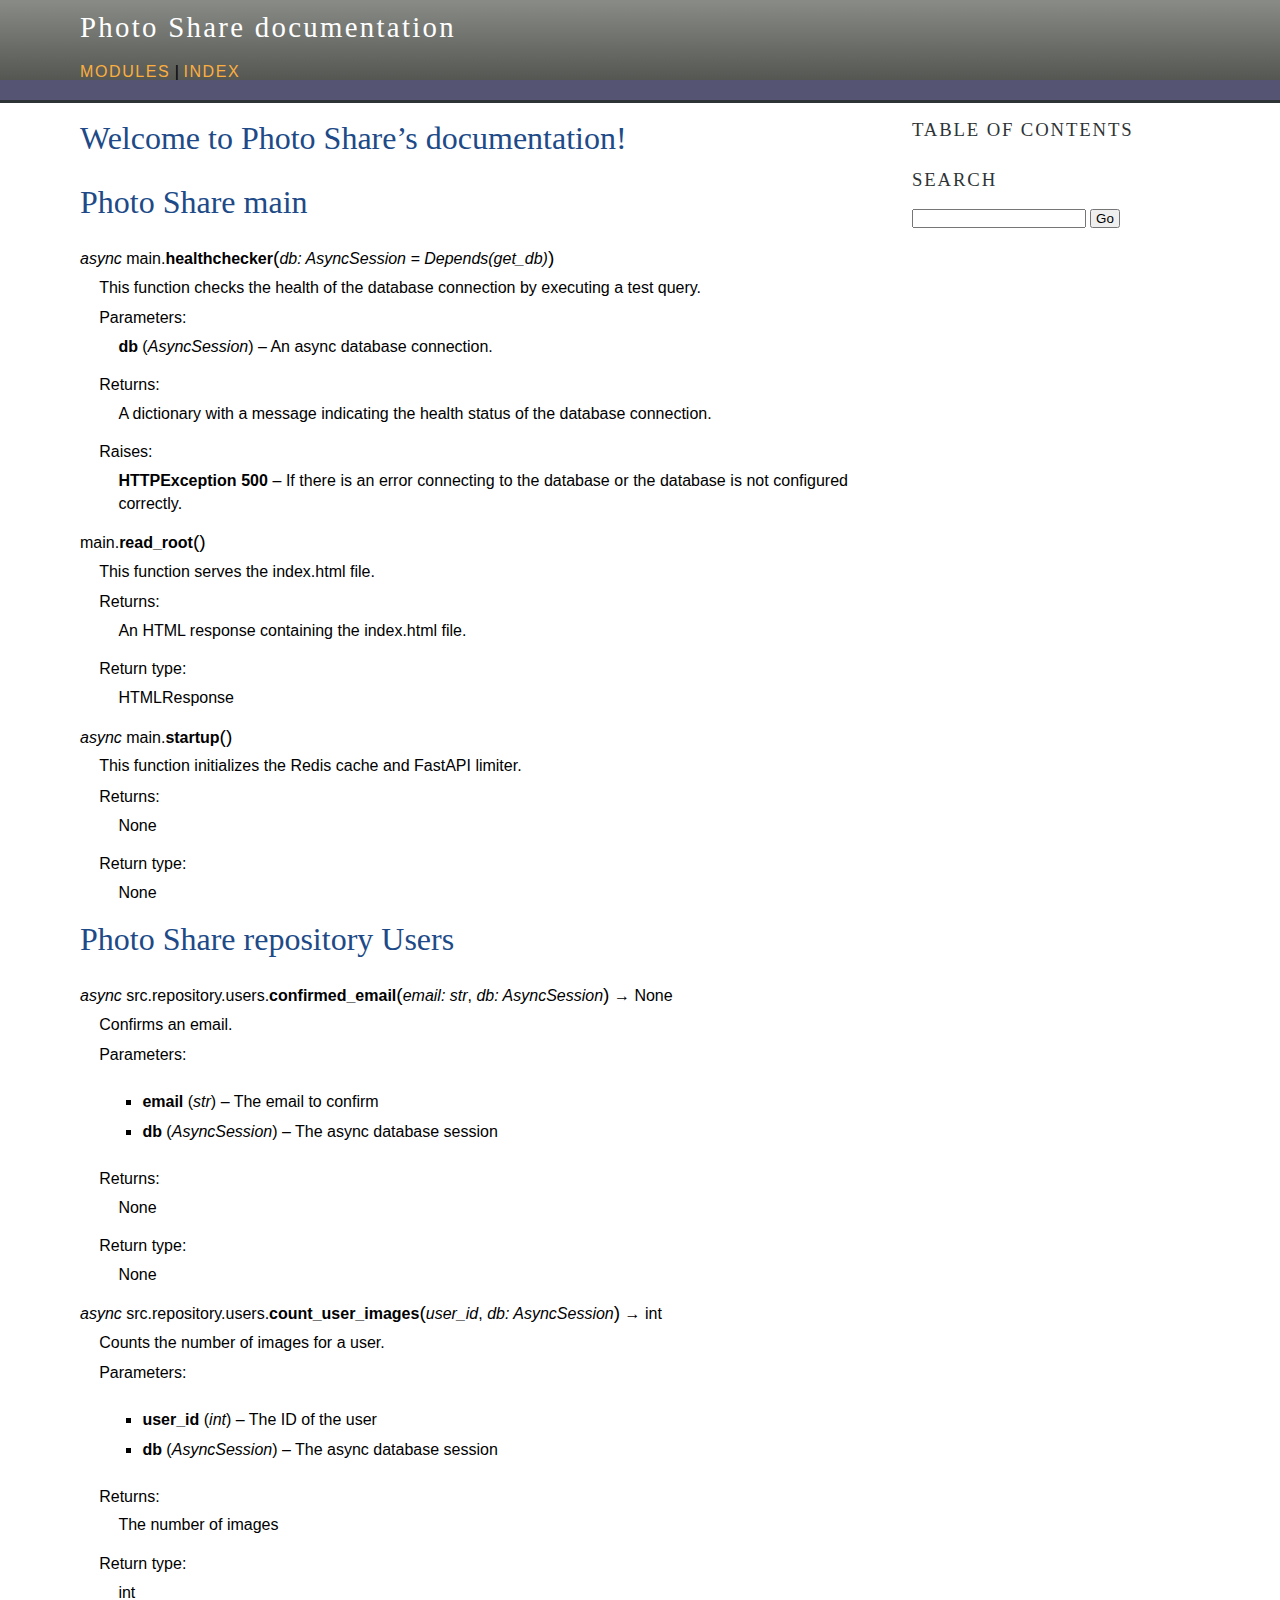
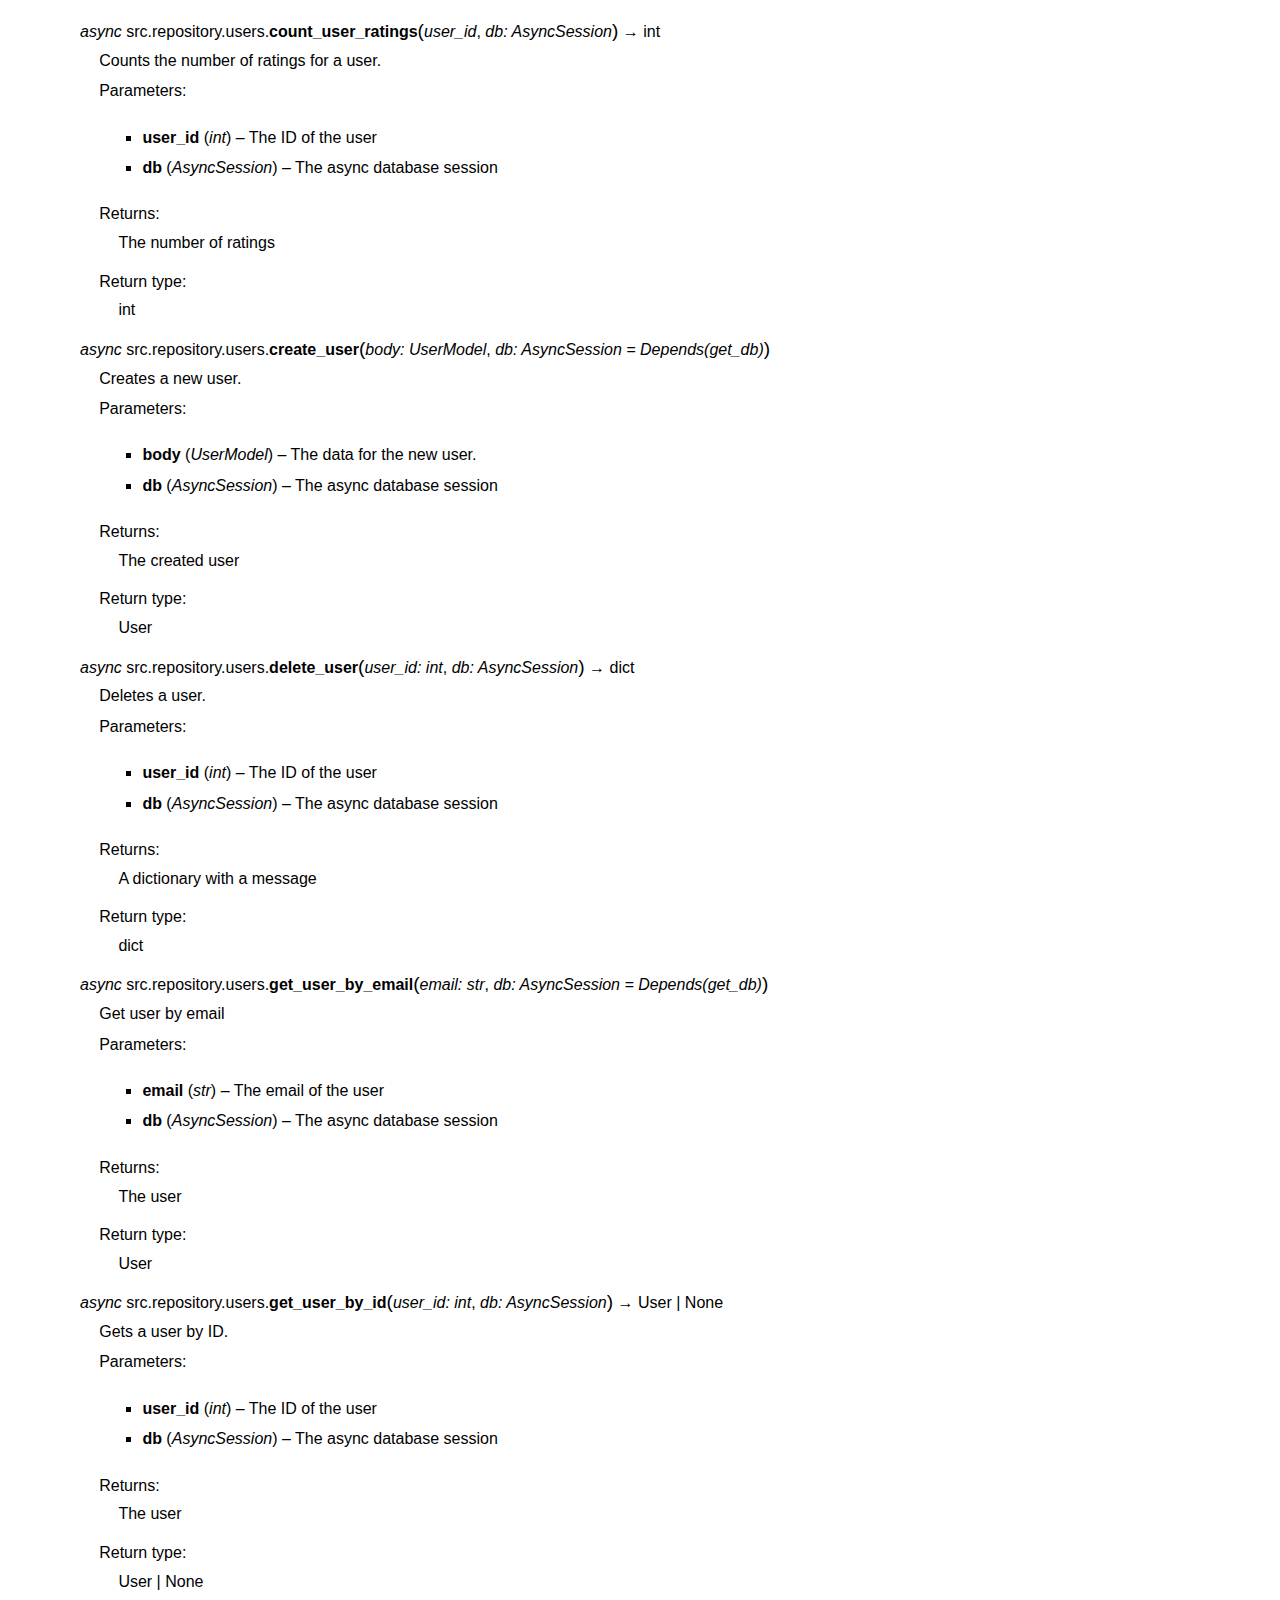
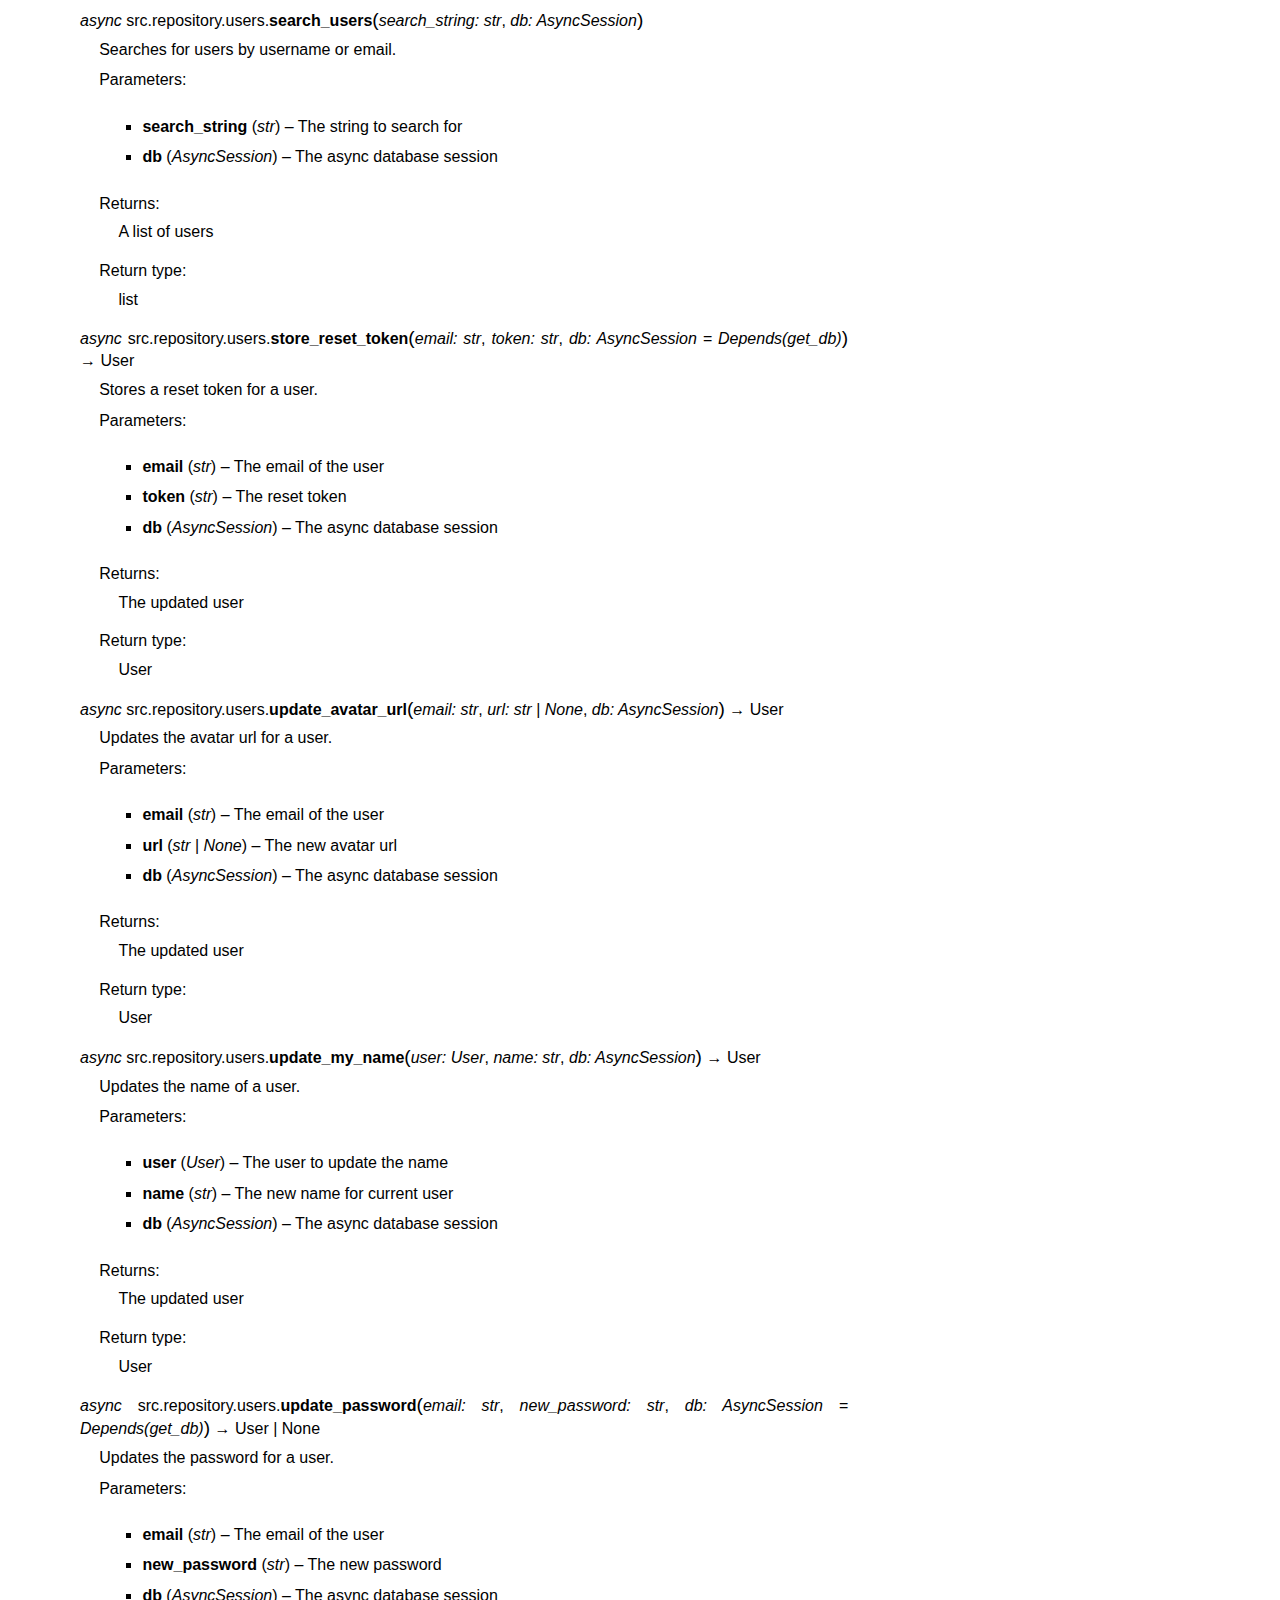
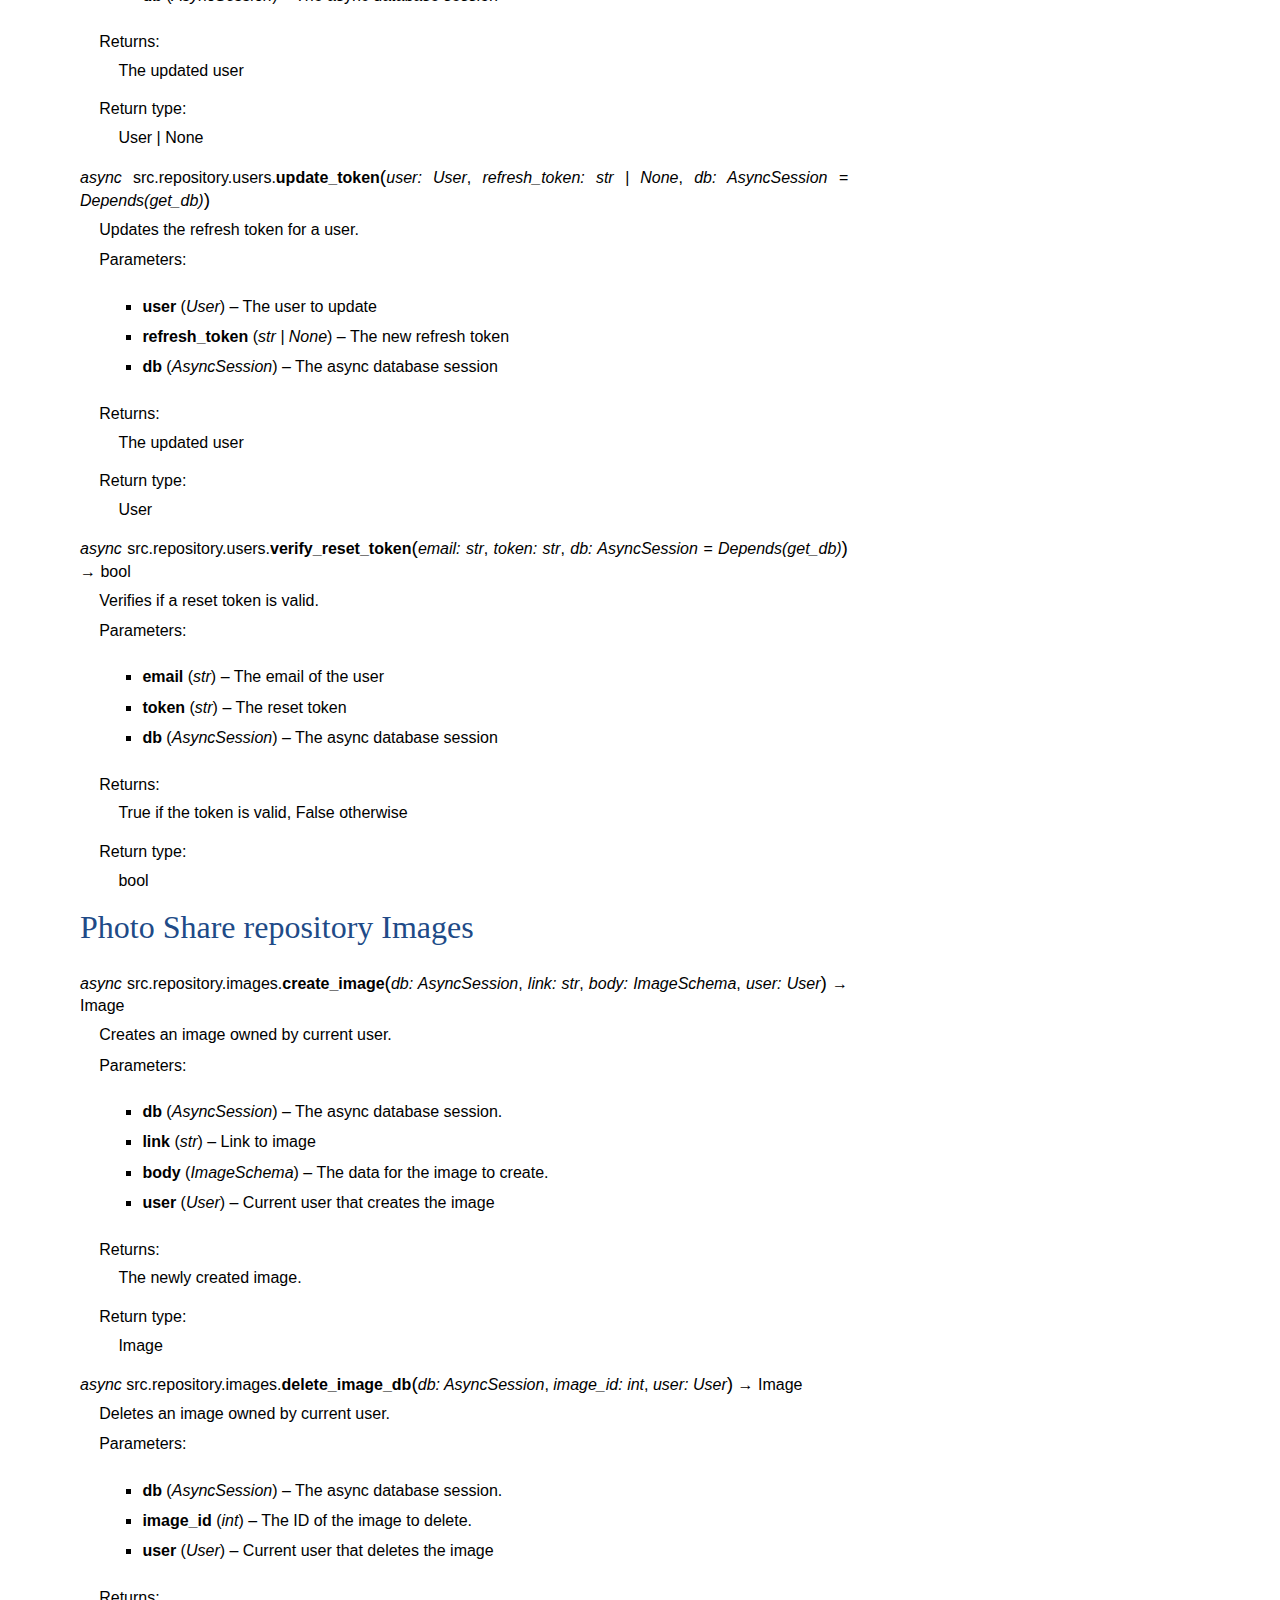
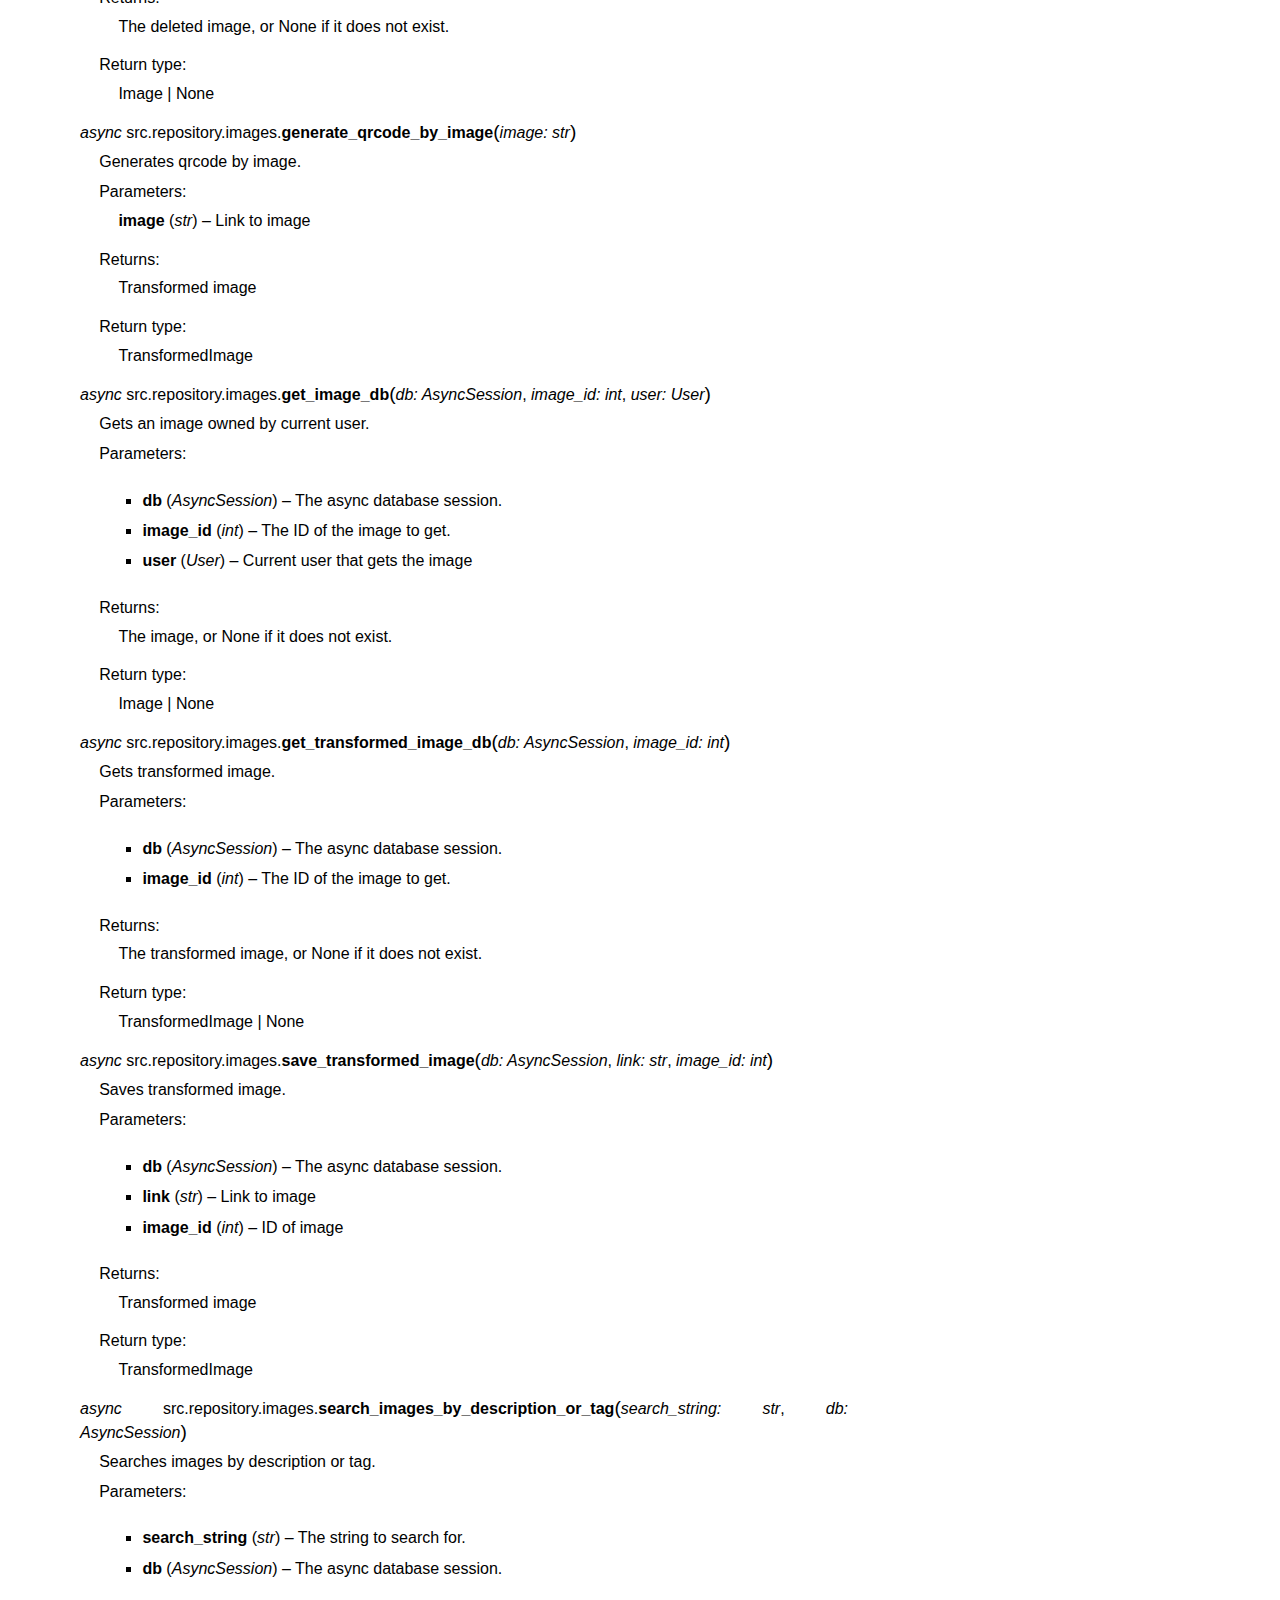
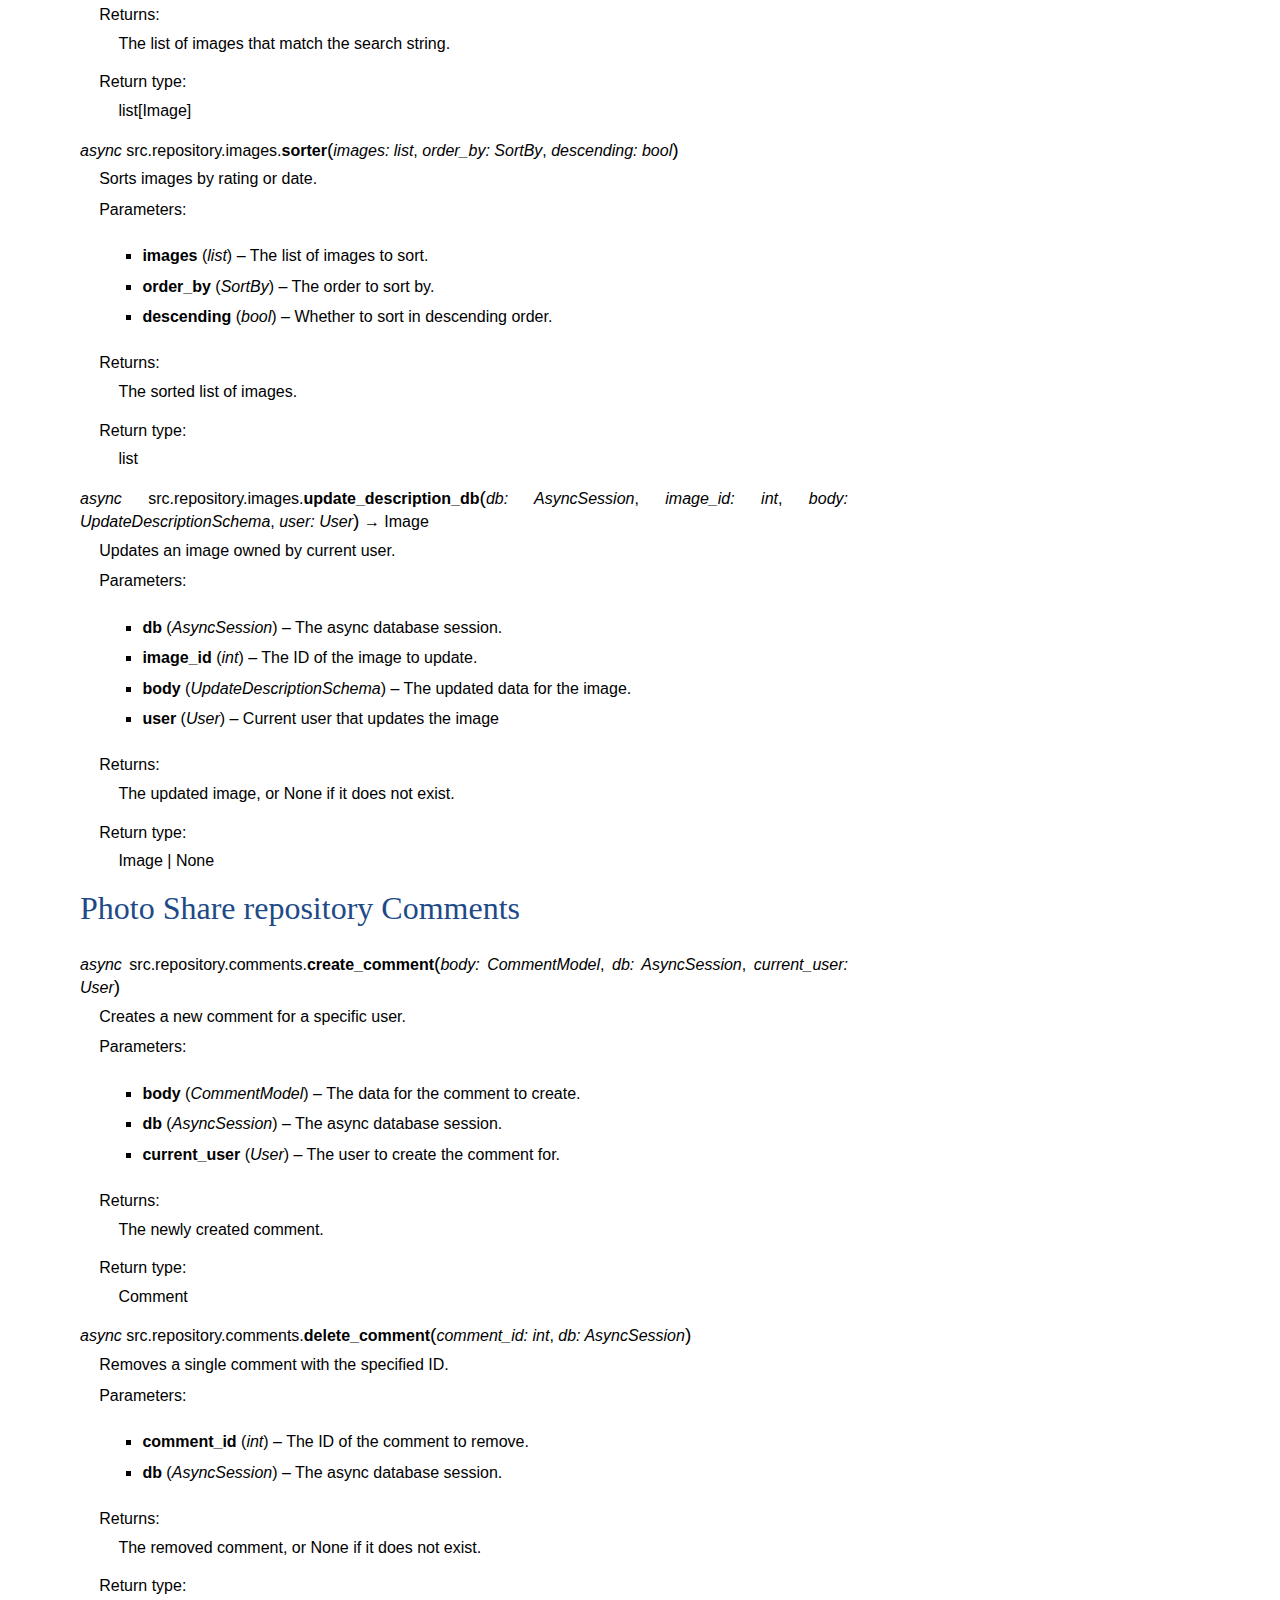
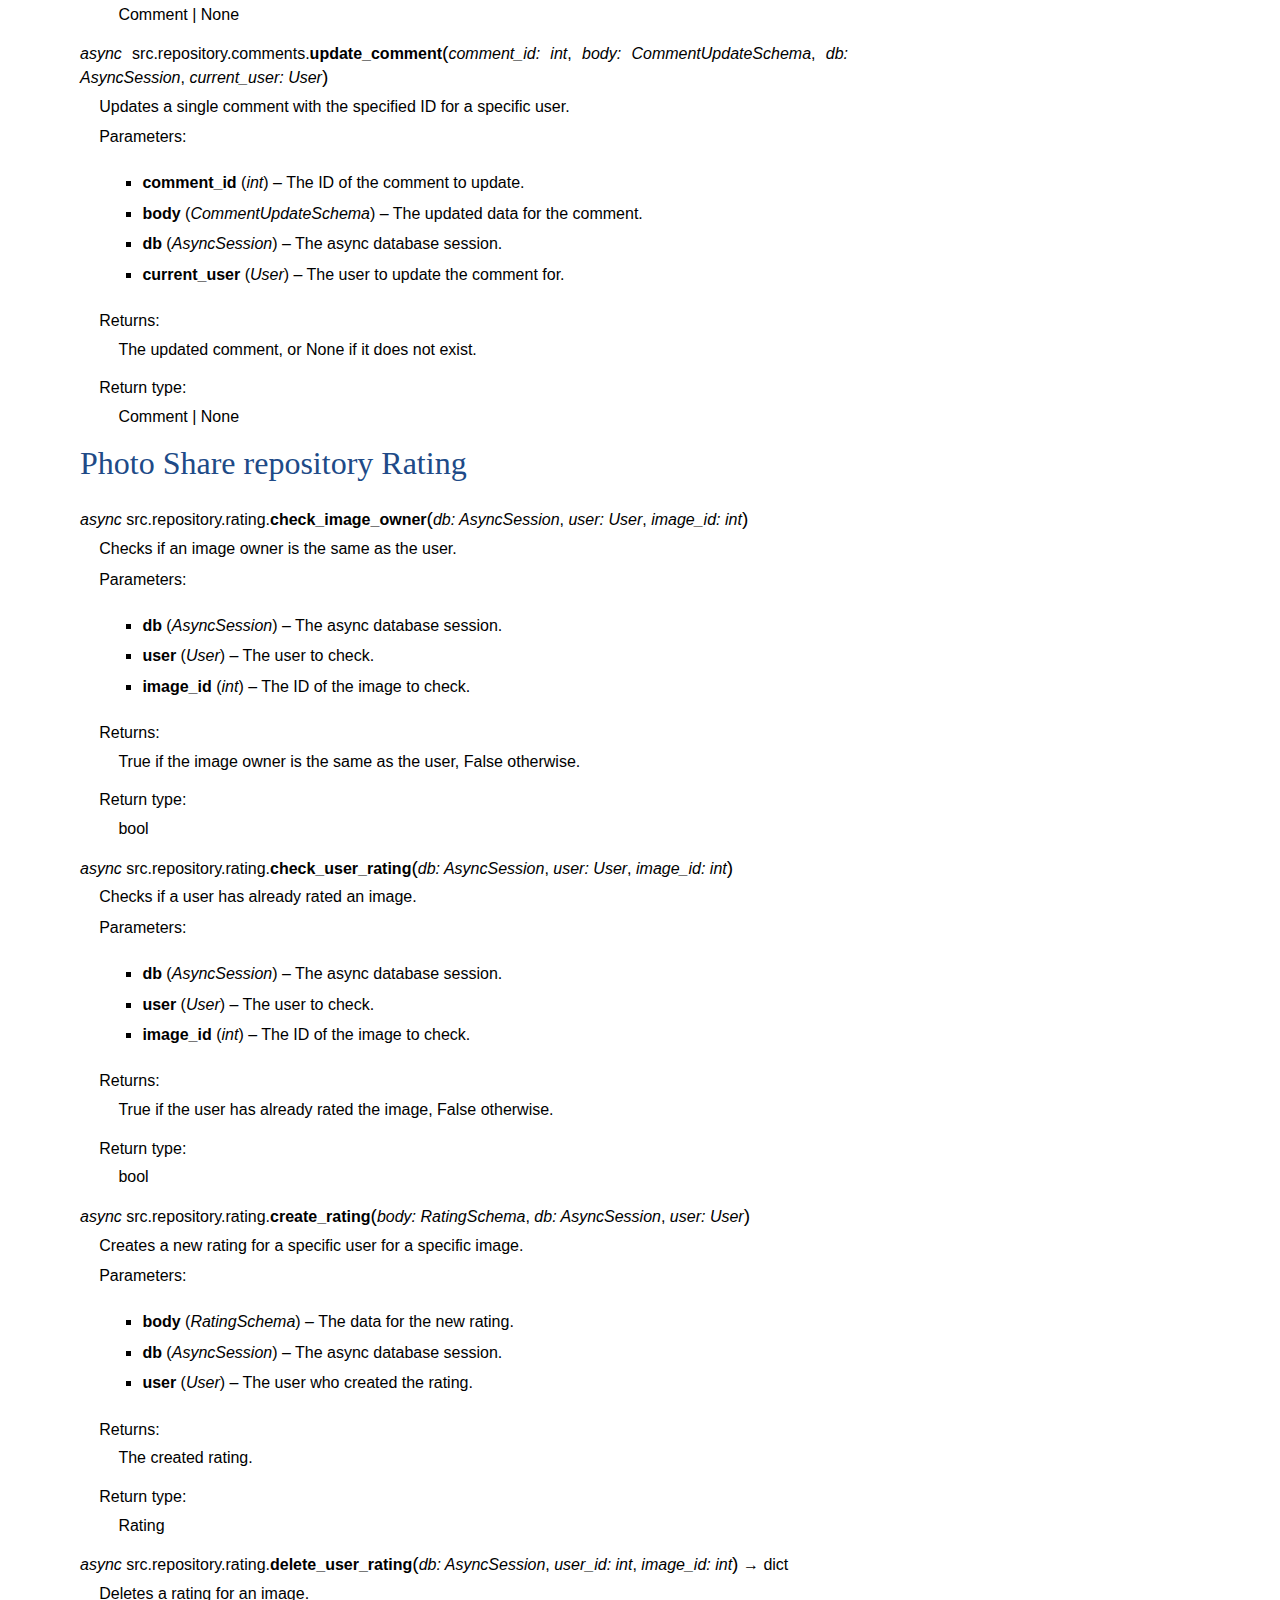
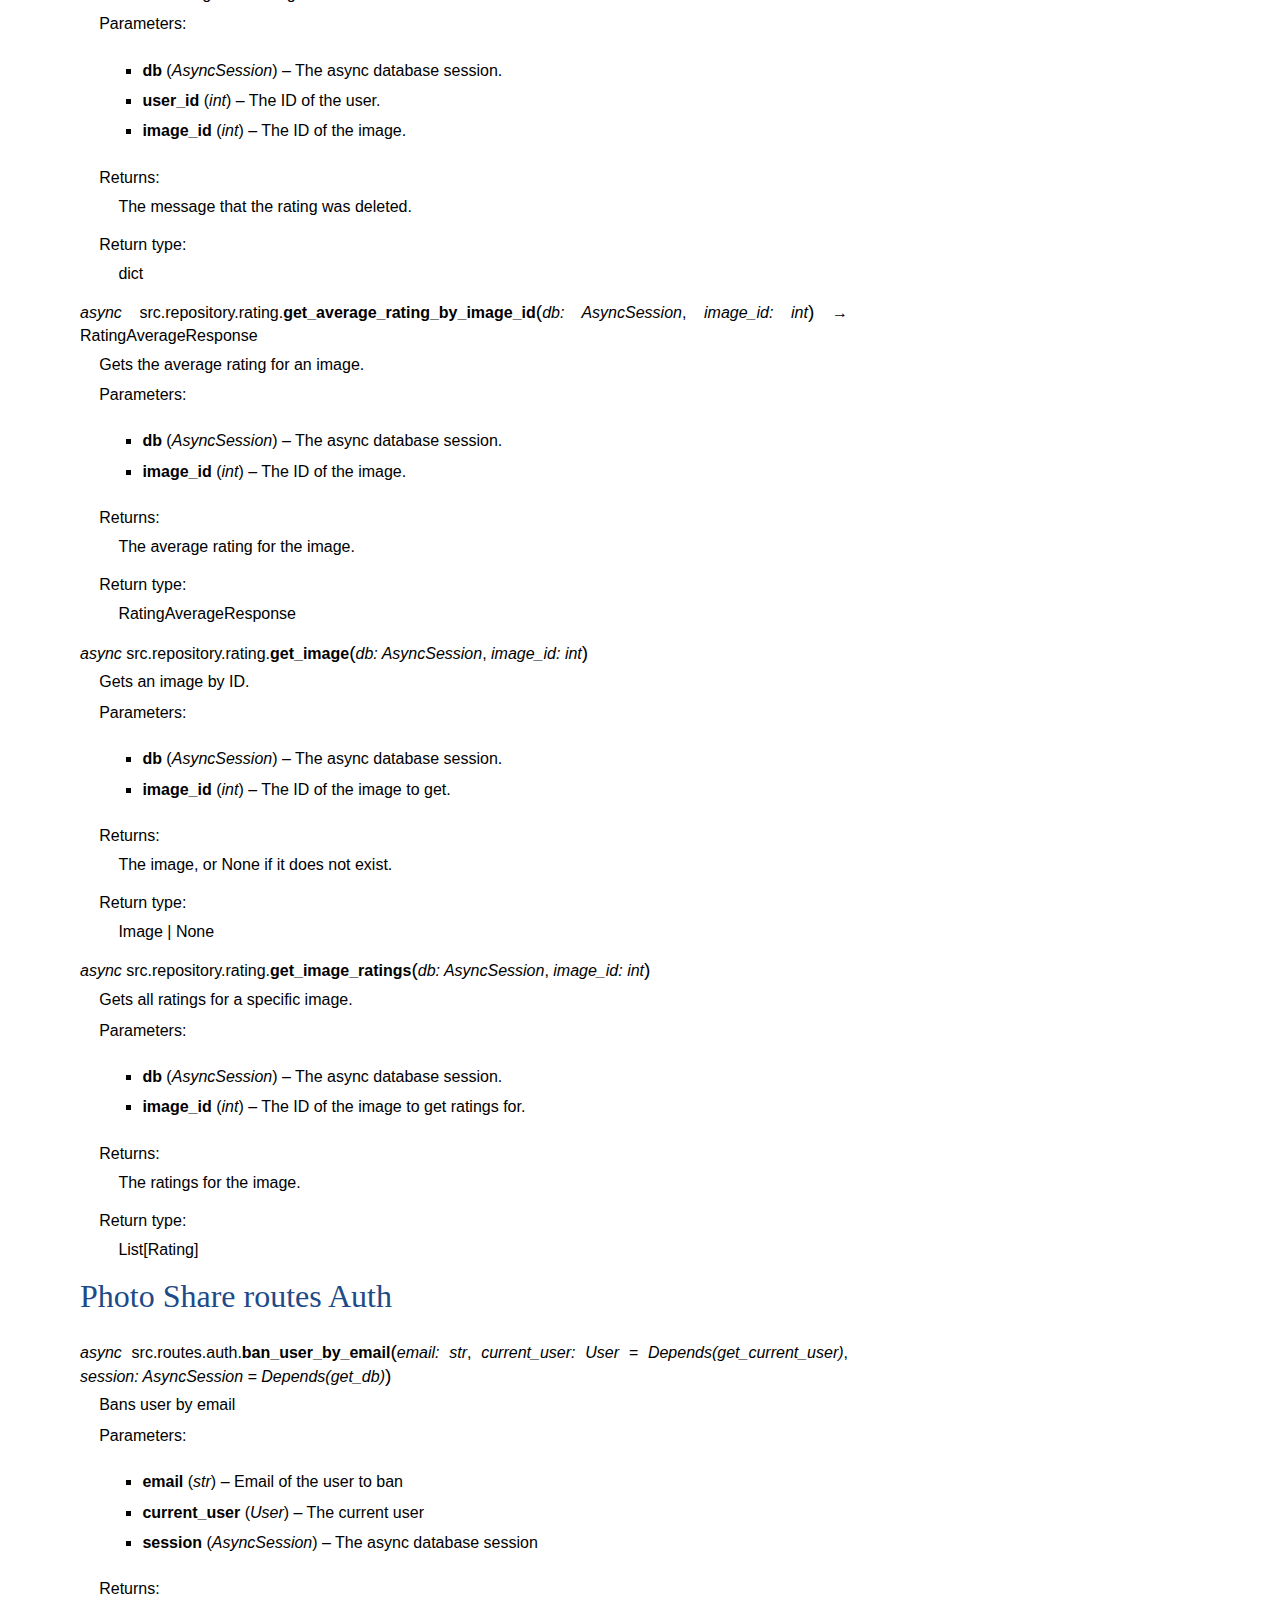
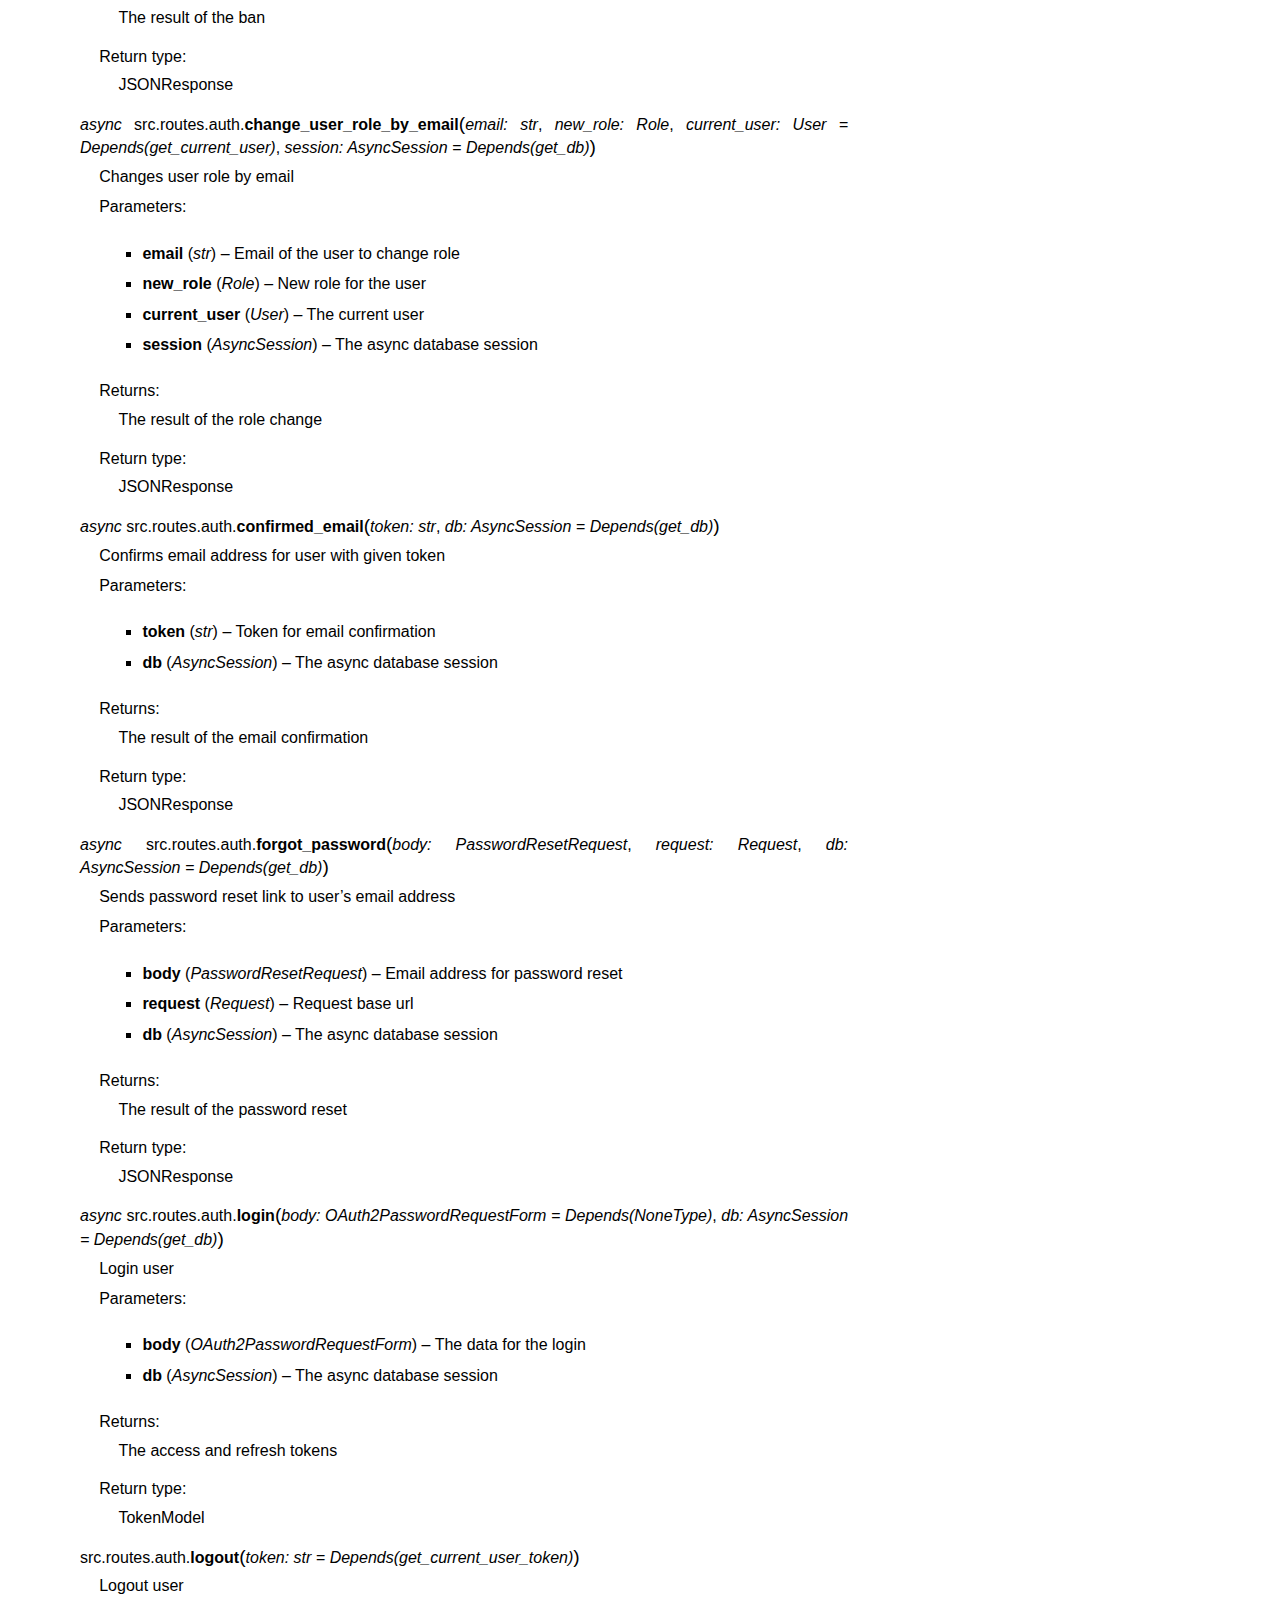
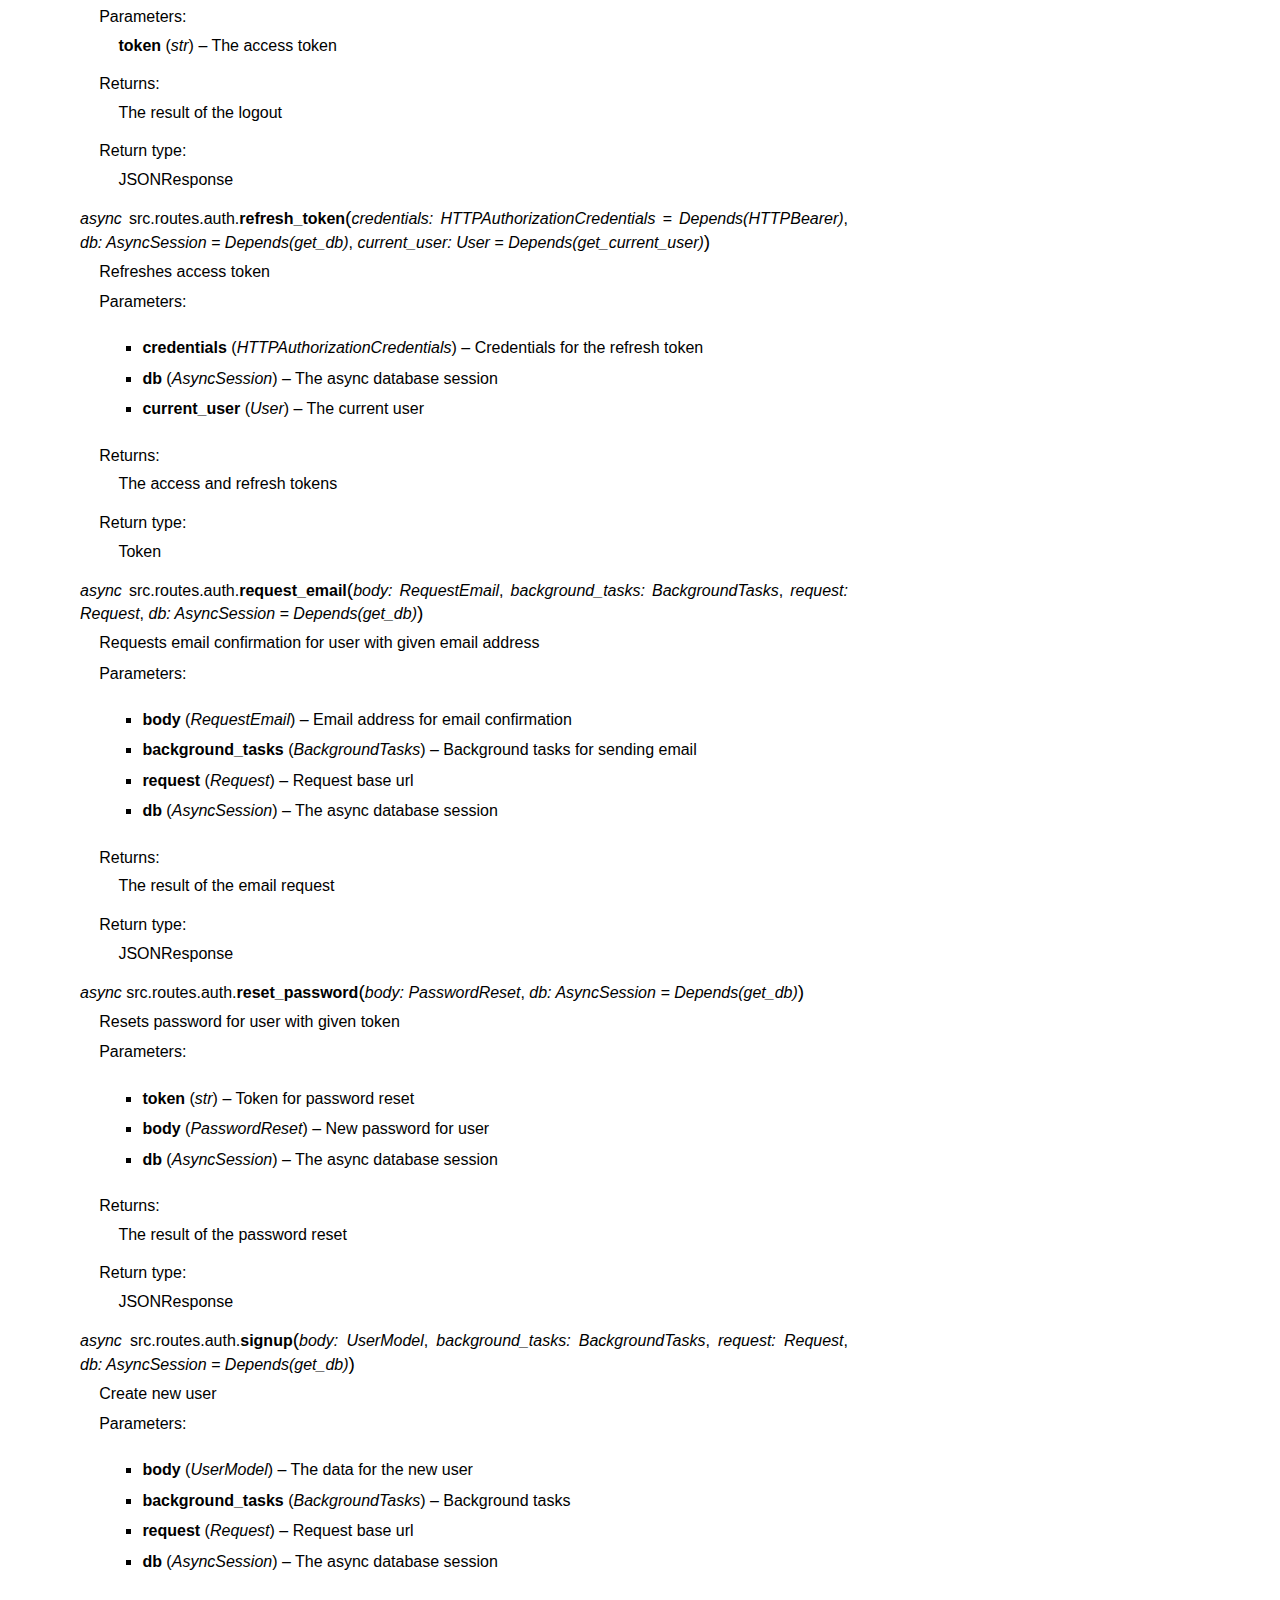
==== commit 218c1c8c: "1" ====
--- a/docs/_build/html/index.html
+++ b/docs/_build/html/index.html
@@ -231,6 +231,26 @@
 </dd></dl>
 
 <dl class="py function">
+<dt class="sig sig-object py" id="src.repository.users.search_users">
+<em class="property"><span class="k"><span class="pre">async</span></span><span class="w"> </span></em><span class="sig-prename descclassname"><span class="pre">src.repository.users.</span></span><span class="sig-name descname"><span class="pre">search_users</span></span><span class="sig-paren">(</span><em class="sig-param"><span class="n"><span class="pre">search_string</span></span><span class="p"><span class="pre">:</span></span><span class="w"> </span><span class="n"><span class="pre">str</span></span></em>, <em class="sig-param"><span class="n"><span class="pre">db</span></span><span class="p"><span class="pre">:</span></span><span class="w"> </span><span class="n"><span class="pre">AsyncSession</span></span></em><span class="sig-paren">)</span><a class="headerlink" href="#src.repository.users.search_users" title="Link to this definition">¶</a></dt>
+<dd><p>Searches for users by username or email.</p>
+<dl class="field-list simple">
+<dt class="field-odd">Parameters<span class="colon">:</span></dt>
+<dd class="field-odd"><ul class="simple">
+<li><p><strong>search_string</strong> (<em>str</em>) – The string to search for</p></li>
+<li><p><strong>db</strong> (<em>AsyncSession</em>) – The async database session</p></li>
+</ul>
+</dd>
+<dt class="field-even">Returns<span class="colon">:</span></dt>
+<dd class="field-even"><p>A list of users</p>
+</dd>
+<dt class="field-odd">Return type<span class="colon">:</span></dt>
+<dd class="field-odd"><p>list</p>
+</dd>
+</dl>
+</dd></dl>
+
+<dl class="py function">
 <dt class="sig sig-object py" id="src.repository.users.store_reset_token">
 <em class="property"><span class="k"><span class="pre">async</span></span><span class="w"> </span></em><span class="sig-prename descclassname"><span class="pre">src.repository.users.</span></span><span class="sig-name descname"><span class="pre">store_reset_token</span></span><span class="sig-paren">(</span><em class="sig-param"><span class="n"><span class="pre">email</span></span><span class="p"><span class="pre">:</span></span><span class="w"> </span><span class="n"><span class="pre">str</span></span></em>, <em class="sig-param"><span class="n"><span class="pre">token</span></span><span class="p"><span class="pre">:</span></span><span class="w"> </span><span class="n"><span class="pre">str</span></span></em>, <em class="sig-param"><span class="n"><span class="pre">db</span></span><span class="p"><span class="pre">:</span></span><span class="w"> </span><span class="n"><span class="pre">AsyncSession</span></span><span class="w"> </span><span class="o"><span class="pre">=</span></span><span class="w"> </span><span class="default_value"><span class="pre">Depends(get_db)</span></span></em><span class="sig-paren">)</span> <span class="sig-return"><span class="sig-return-icon">&#x2192;</span> <span class="sig-return-typehint"><span class="pre">User</span></span></span><a class="headerlink" href="#src.repository.users.store_reset_token" title="Link to this definition">¶</a></dt>
 <dd><p>Stores a reset token for a user.</p>
@@ -477,6 +497,47 @@
 </dd>
 <dt class="field-odd">Return type<span class="colon">:</span></dt>
 <dd class="field-odd"><p>TransformedImage</p>
+</dd>
+</dl>
+</dd></dl>
+
+<dl class="py function">
+<dt class="sig sig-object py" id="src.repository.images.search_images_by_description_or_tag">
+<em class="property"><span class="k"><span class="pre">async</span></span><span class="w"> </span></em><span class="sig-prename descclassname"><span class="pre">src.repository.images.</span></span><span class="sig-name descname"><span class="pre">search_images_by_description_or_tag</span></span><span class="sig-paren">(</span><em class="sig-param"><span class="n"><span class="pre">search_string</span></span><span class="p"><span class="pre">:</span></span><span class="w"> </span><span class="n"><span class="pre">str</span></span></em>, <em class="sig-param"><span class="n"><span class="pre">db</span></span><span class="p"><span class="pre">:</span></span><span class="w"> </span><span class="n"><span class="pre">AsyncSession</span></span></em><span class="sig-paren">)</span><a class="headerlink" href="#src.repository.images.search_images_by_description_or_tag" title="Link to this definition">¶</a></dt>
+<dd><p>Searches images by description or tag.</p>
+<dl class="field-list simple">
+<dt class="field-odd">Parameters<span class="colon">:</span></dt>
+<dd class="field-odd"><ul class="simple">
+<li><p><strong>search_string</strong> (<em>str</em>) – The string to search for.</p></li>
+<li><p><strong>db</strong> (<em>AsyncSession</em>) – The async database session.</p></li>
+</ul>
+</dd>
+<dt class="field-even">Returns<span class="colon">:</span></dt>
+<dd class="field-even"><p>The list of images that match the search string.</p>
+</dd>
+<dt class="field-odd">Return type<span class="colon">:</span></dt>
+<dd class="field-odd"><p>list[Image]</p>
+</dd>
+</dl>
+</dd></dl>
+
+<dl class="py function">
+<dt class="sig sig-object py" id="src.repository.images.sorter">
+<em class="property"><span class="k"><span class="pre">async</span></span><span class="w"> </span></em><span class="sig-prename descclassname"><span class="pre">src.repository.images.</span></span><span class="sig-name descname"><span class="pre">sorter</span></span><span class="sig-paren">(</span><em class="sig-param"><span class="n"><span class="pre">images</span></span><span class="p"><span class="pre">:</span></span><span class="w"> </span><span class="n"><span class="pre">list</span></span></em>, <em class="sig-param"><span class="n"><span class="pre">order_by</span></span><span class="p"><span class="pre">:</span></span><span class="w"> </span><span class="n"><span class="pre">SortBy</span></span></em>, <em class="sig-param"><span class="n"><span class="pre">descending</span></span><span class="p"><span class="pre">:</span></span><span class="w"> </span><span class="n"><span class="pre">bool</span></span></em><span class="sig-paren">)</span><a class="headerlink" href="#src.repository.images.sorter" title="Link to this definition">¶</a></dt>
+<dd><p>Sorts images by rating or date.</p>
+<dl class="field-list simple">
+<dt class="field-odd">Parameters<span class="colon">:</span></dt>
+<dd class="field-odd"><ul class="simple">
+<li><p><strong>images</strong> (<em>list</em>) – The list of images to sort.</p></li>
+<li><p><strong>order_by</strong> (<em>SortBy</em>) – The order to sort by.</p></li>
+<li><p><strong>descending</strong> (<em>bool</em>) – Whether to sort in descending order.</p></li>
+</ul>
+</dd>
+<dt class="field-even">Returns<span class="colon">:</span></dt>
+<dd class="field-even"><p>The sorted list of images.</p>
+</dd>
+<dt class="field-odd">Return type<span class="colon">:</span></dt>
+<dd class="field-odd"><p>list</p>
 </dd>
 </dl>
 </dd></dl>
@@ -1029,6 +1090,27 @@
 </dd>
 <dt class="field-odd">Return type<span class="colon">:</span></dt>
 <dd class="field-odd"><p>User</p>
+</dd>
+</dl>
+</dd></dl>
+
+<dl class="py function">
+<dt class="sig sig-object py" id="src.routes.users.search_users">
+<em class="property"><span class="k"><span class="pre">async</span></span><span class="w"> </span></em><span class="sig-prename descclassname"><span class="pre">src.routes.users.</span></span><span class="sig-name descname"><span class="pre">search_users</span></span><span class="sig-paren">(</span><em class="sig-param"><span class="n"><span class="pre">search_query</span></span><span class="p"><span class="pre">:</span></span><span class="w"> </span><span class="n"><span class="pre">str</span></span><span class="w"> </span><span class="o"><span class="pre">=</span></span><span class="w"> </span><span class="default_value"><span class="pre">Path(PydanticUndefined)</span></span></em>, <em class="sig-param"><span class="n"><span class="pre">db</span></span><span class="p"><span class="pre">:</span></span><span class="w"> </span><span class="n"><span class="pre">AsyncSession</span></span><span class="w"> </span><span class="o"><span class="pre">=</span></span><span class="w"> </span><span class="default_value"><span class="pre">Depends(get_db)</span></span></em>, <em class="sig-param"><span class="n"><span class="pre">current_user</span></span><span class="p"><span class="pre">:</span></span><span class="w"> </span><span class="n"><span class="pre">User</span></span><span class="w"> </span><span class="o"><span class="pre">=</span></span><span class="w"> </span><span class="default_value"><span class="pre">Depends(get_current_user)</span></span></em><span class="sig-paren">)</span><a class="headerlink" href="#src.routes.users.search_users" title="Link to this definition">¶</a></dt>
+<dd><p>Searches for users by username or email. Available for all users.</p>
+<dl class="field-list simple">
+<dt class="field-odd">Parameters<span class="colon">:</span></dt>
+<dd class="field-odd"><ul class="simple">
+<li><p><strong>search_query</strong> (<em>str</em>) – The query to search for</p></li>
+<li><p><strong>db</strong> (<em>AsyncSession</em>) – The async database session</p></li>
+<li><p><strong>current_user</strong> (<em>User</em>) – The currently authenticated user</p></li>
+</ul>
+</dd>
+<dt class="field-even">Returns<span class="colon">:</span></dt>
+<dd class="field-even"><p>A list of users</p>
+</dd>
+<dt class="field-odd">Return type<span class="colon">:</span></dt>
+<dd class="field-odd"><p>List[User]</p>
 </dd>
 </dl>
 </dd></dl>
@@ -1139,6 +1221,29 @@
 </dd>
 <dt class="field-odd">Return type<span class="colon">:</span></dt>
 <dd class="field-odd"><p>Image</p>
+</dd>
+</dl>
+</dd></dl>
+
+<dl class="py function">
+<dt class="sig sig-object py" id="src.routes.images.search_images">
+<em class="property"><span class="k"><span class="pre">async</span></span><span class="w"> </span></em><span class="sig-prename descclassname"><span class="pre">src.routes.images.</span></span><span class="sig-name descname"><span class="pre">search_images</span></span><span class="sig-paren">(</span><em class="sig-param"><span class="n"><span class="pre">order_by</span></span><span class="p"><span class="pre">:</span></span><span class="w"> </span><span class="n"><span class="pre">SortBy</span></span></em>, <em class="sig-param"><span class="n"><span class="pre">descending</span></span><span class="p"><span class="pre">:</span></span><span class="w"> </span><span class="n"><span class="pre">bool</span></span></em>, <em class="sig-param"><span class="n"><span class="pre">image_query</span></span><span class="p"><span class="pre">:</span></span><span class="w"> </span><span class="n"><span class="pre">str</span></span><span class="w"> </span><span class="o"><span class="pre">=</span></span><span class="w"> </span><span class="default_value"><span class="pre">Path(PydanticUndefined)</span></span></em>, <em class="sig-param"><span class="n"><span class="pre">db</span></span><span class="p"><span class="pre">:</span></span><span class="w"> </span><span class="n"><span class="pre">AsyncSession</span></span><span class="w"> </span><span class="o"><span class="pre">=</span></span><span class="w"> </span><span class="default_value"><span class="pre">Depends(get_db)</span></span></em>, <em class="sig-param"><span class="n"><span class="pre">current_user</span></span><span class="p"><span class="pre">:</span></span><span class="w"> </span><span class="n"><span class="pre">User</span></span><span class="w"> </span><span class="o"><span class="pre">=</span></span><span class="w"> </span><span class="default_value"><span class="pre">Depends(get_current_user)</span></span></em><span class="sig-paren">)</span><a class="headerlink" href="#src.routes.images.search_images" title="Link to this definition">¶</a></dt>
+<dd><p>Searches for images with the given query for the authenticated user.</p>
+<dl class="field-list simple">
+<dt class="field-odd">Parameters<span class="colon">:</span></dt>
+<dd class="field-odd"><ul class="simple">
+<li><p><strong>order_by</strong> (<em>SortBy</em>) – The order to sort the images by.</p></li>
+<li><p><strong>descending</strong> (<em>bool</em>) – Whether to sort the images in descending order.</p></li>
+<li><p><strong>image_query</strong> (<em>str</em>) – The query to search for images.</p></li>
+<li><p><strong>db</strong> (<em>AsyncSession</em>) – The database session.</p></li>
+<li><p><strong>current_user</strong> (<em>User</em>) – The currently authenticated user.</p></li>
+</ul>
+</dd>
+<dt class="field-even">Returns<span class="colon">:</span></dt>
+<dd class="field-even"><p>The searched images.</p>
+</dd>
+<dt class="field-odd">Return type<span class="colon">:</span></dt>
+<dd class="field-odd"><p>List[Image]</p>
 </dd>
 </dl>
 </dd></dl>
@@ -1382,7 +1487,7 @@
 
 <dl class="py attribute">
 <dt class="sig sig-object py" id="src.services.auth.Auth.SECRET_KEY">
-<span class="sig-name descname"><span class="pre">SECRET_KEY</span></span><em class="property"><span class="w"> </span><span class="p"><span class="pre">=</span></span><span class="w"> </span><span class="pre">'6b57c08e4a419e6bbce6a34a86fe306f54edc2cd21c67d3f7c5a5a791b5bcaf7'</span></em><a class="headerlink" href="#src.services.auth.Auth.SECRET_KEY" title="Link to this definition">¶</a></dt>
+<span class="sig-name descname"><span class="pre">SECRET_KEY</span></span><em class="property"><span class="w"> </span><span class="p"><span class="pre">=</span></span><span class="w"> </span><span class="pre">'spojfe089ds8u9sefsf'</span></em><a class="headerlink" href="#src.services.auth.Auth.SECRET_KEY" title="Link to this definition">¶</a></dt>
 <dd></dd></dl>
 
 <dl class="py attribute">
@@ -1537,7 +1642,7 @@
 
 <dl class="py attribute">
 <dt class="sig sig-object py" id="src.services.auth.Auth.now_utc">
-<span class="sig-name descname"><span class="pre">now_utc</span></span><em class="property"><span class="w"> </span><span class="p"><span class="pre">=</span></span><span class="w"> </span><span class="pre">datetime.datetime(2024,</span> <span class="pre">5,</span> <span class="pre">6,</span> <span class="pre">21,</span> <span class="pre">5,</span> <span class="pre">33,</span> <span class="pre">244065,</span> <span class="pre">tzinfo=datetime.timezone.utc)</span></em><a class="headerlink" href="#src.services.auth.Auth.now_utc" title="Link to this definition">¶</a></dt>
+<span class="sig-name descname"><span class="pre">now_utc</span></span><em class="property"><span class="w"> </span><span class="p"><span class="pre">=</span></span><span class="w"> </span><span class="pre">datetime.datetime(2024,</span> <span class="pre">5,</span> <span class="pre">7,</span> <span class="pre">9,</span> <span class="pre">7,</span> <span class="pre">48,</span> <span class="pre">808040,</span> <span class="pre">tzinfo=datetime.timezone.utc)</span></em><a class="headerlink" href="#src.services.auth.Auth.now_utc" title="Link to this definition">¶</a></dt>
 <dd></dd></dl>
 
 <dl class="py attribute">
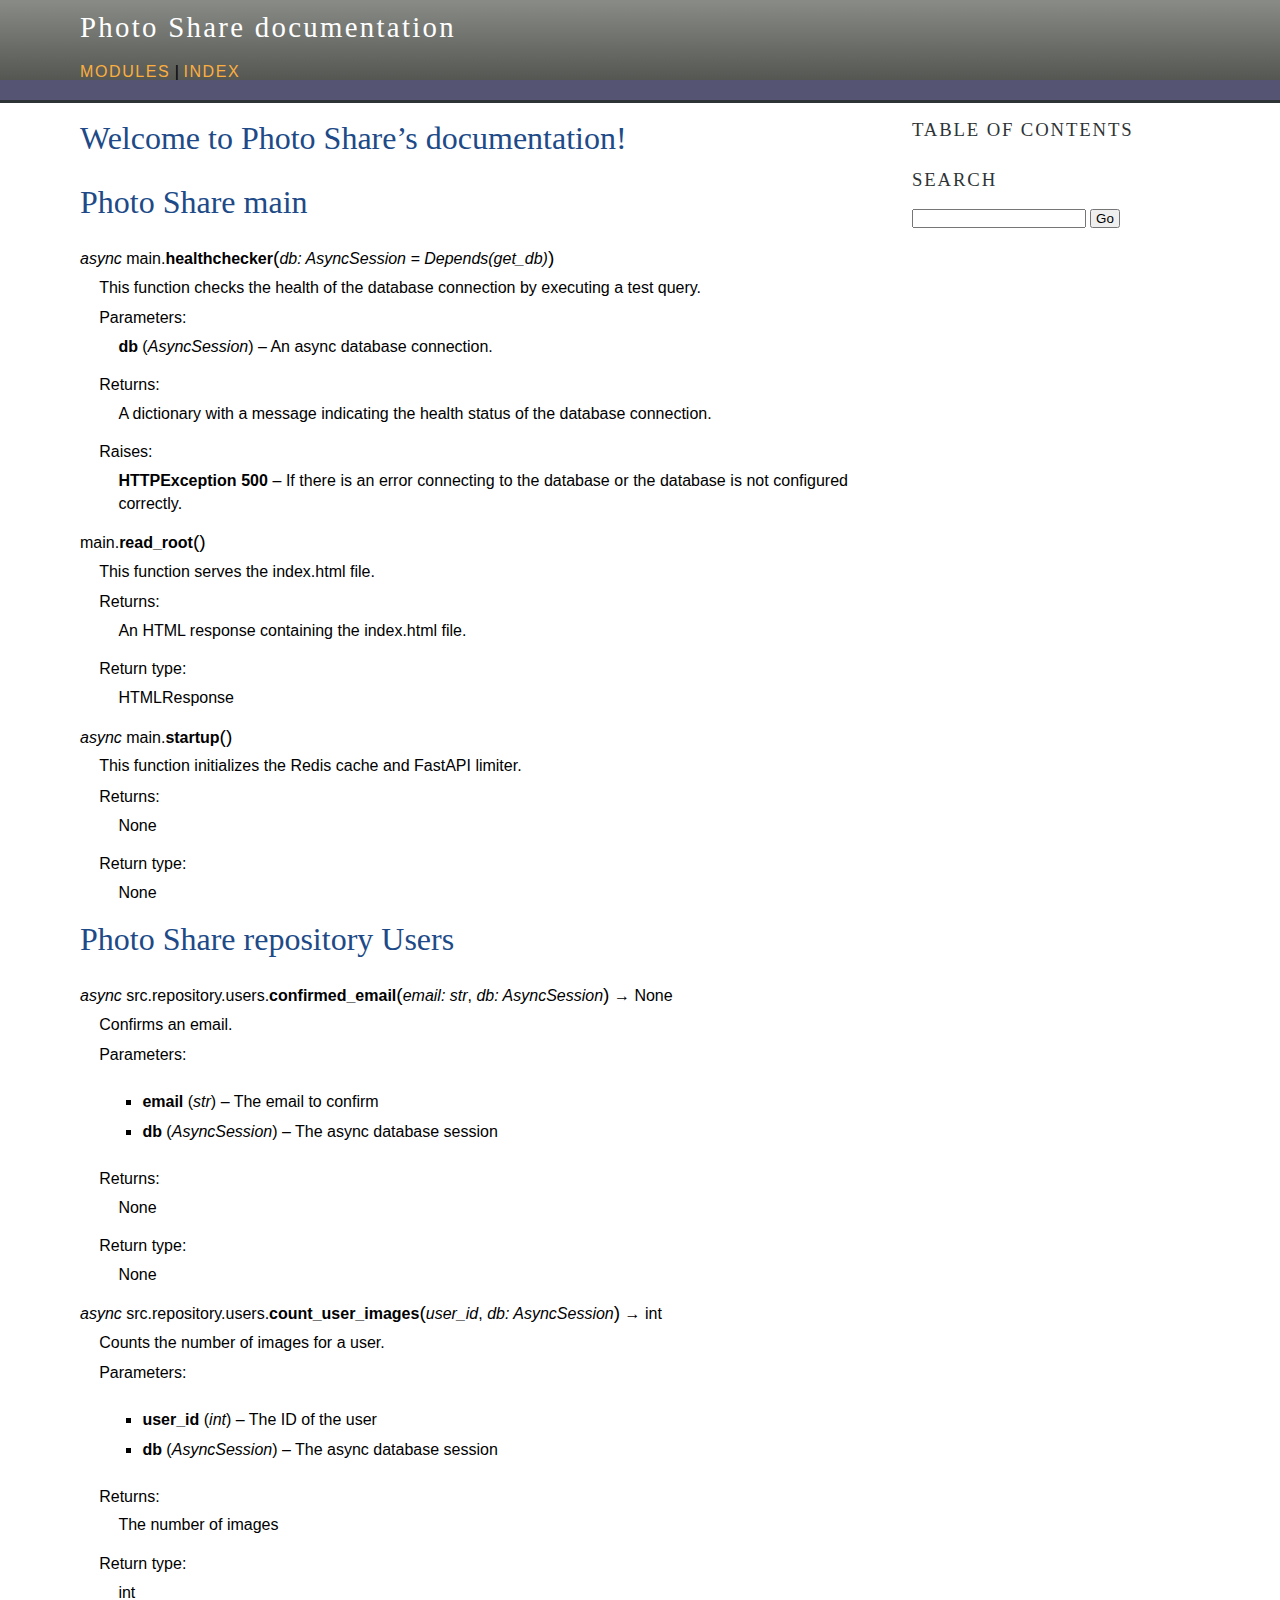
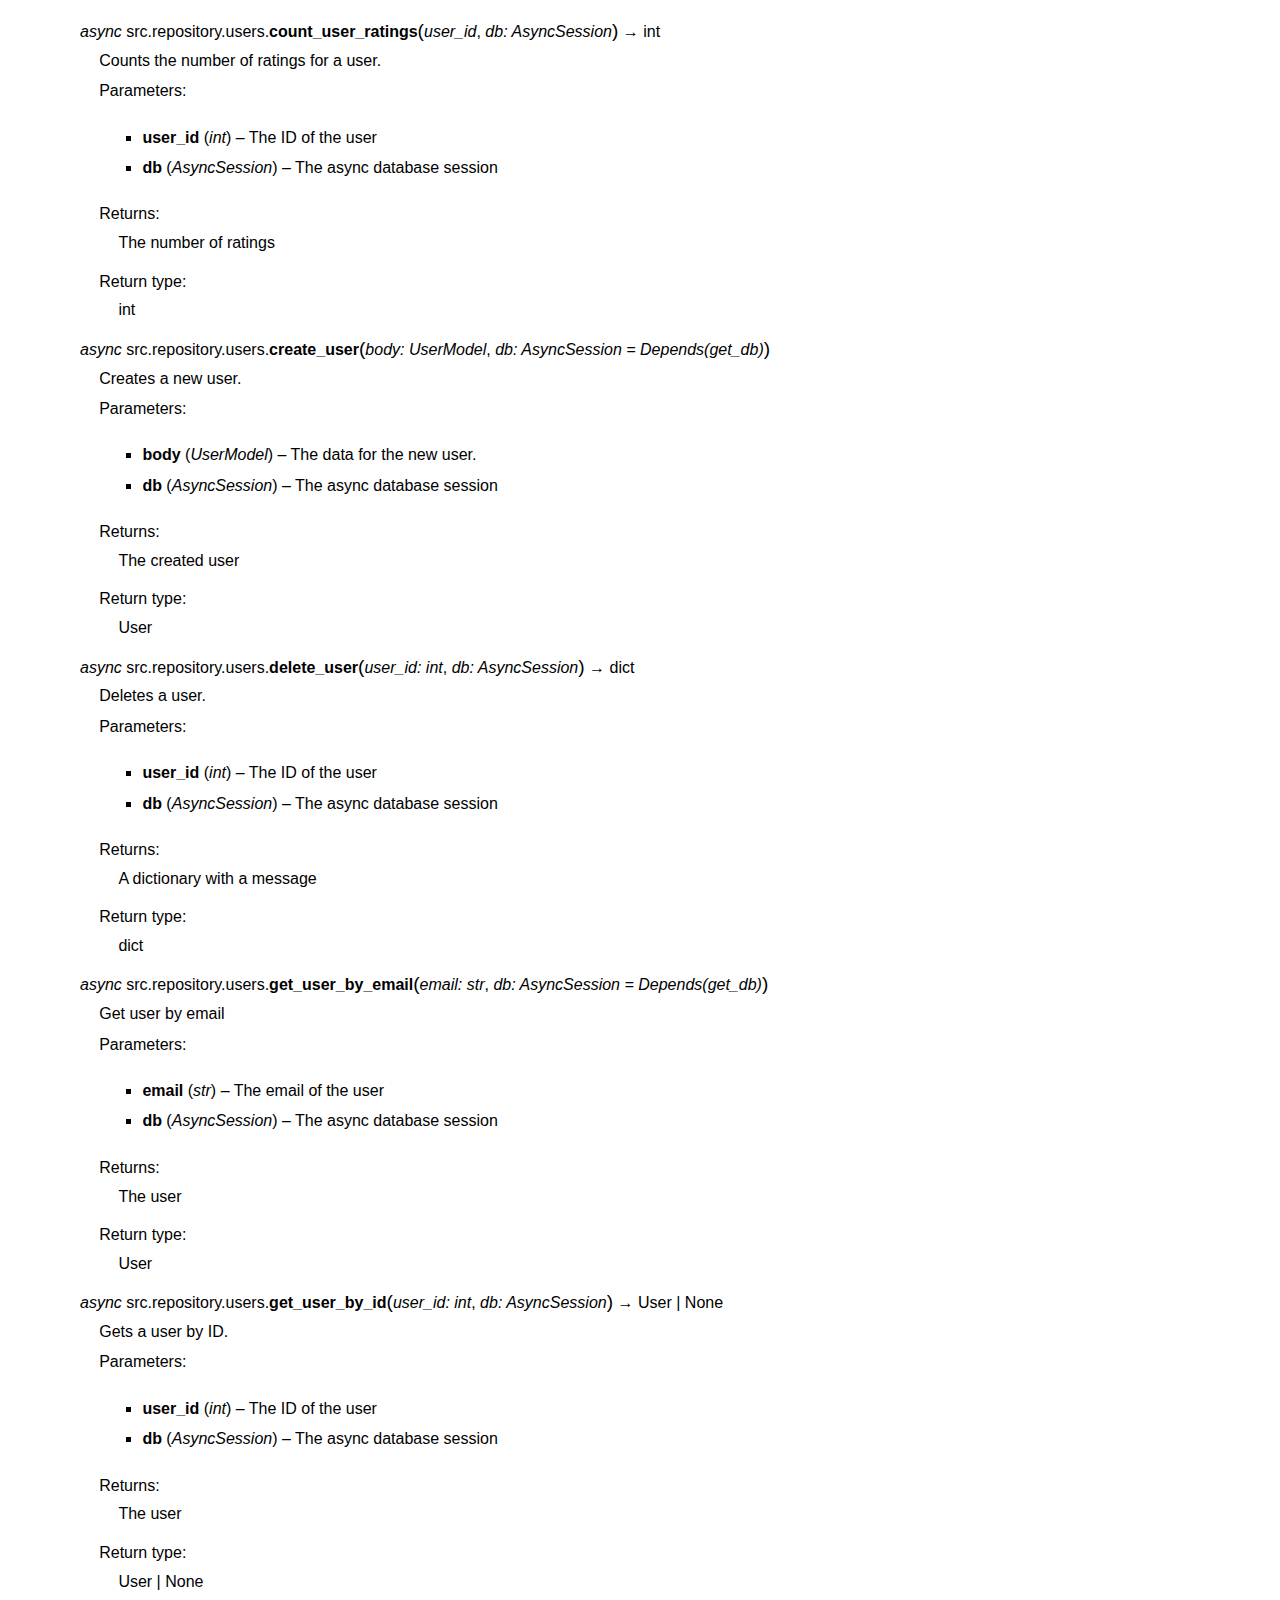
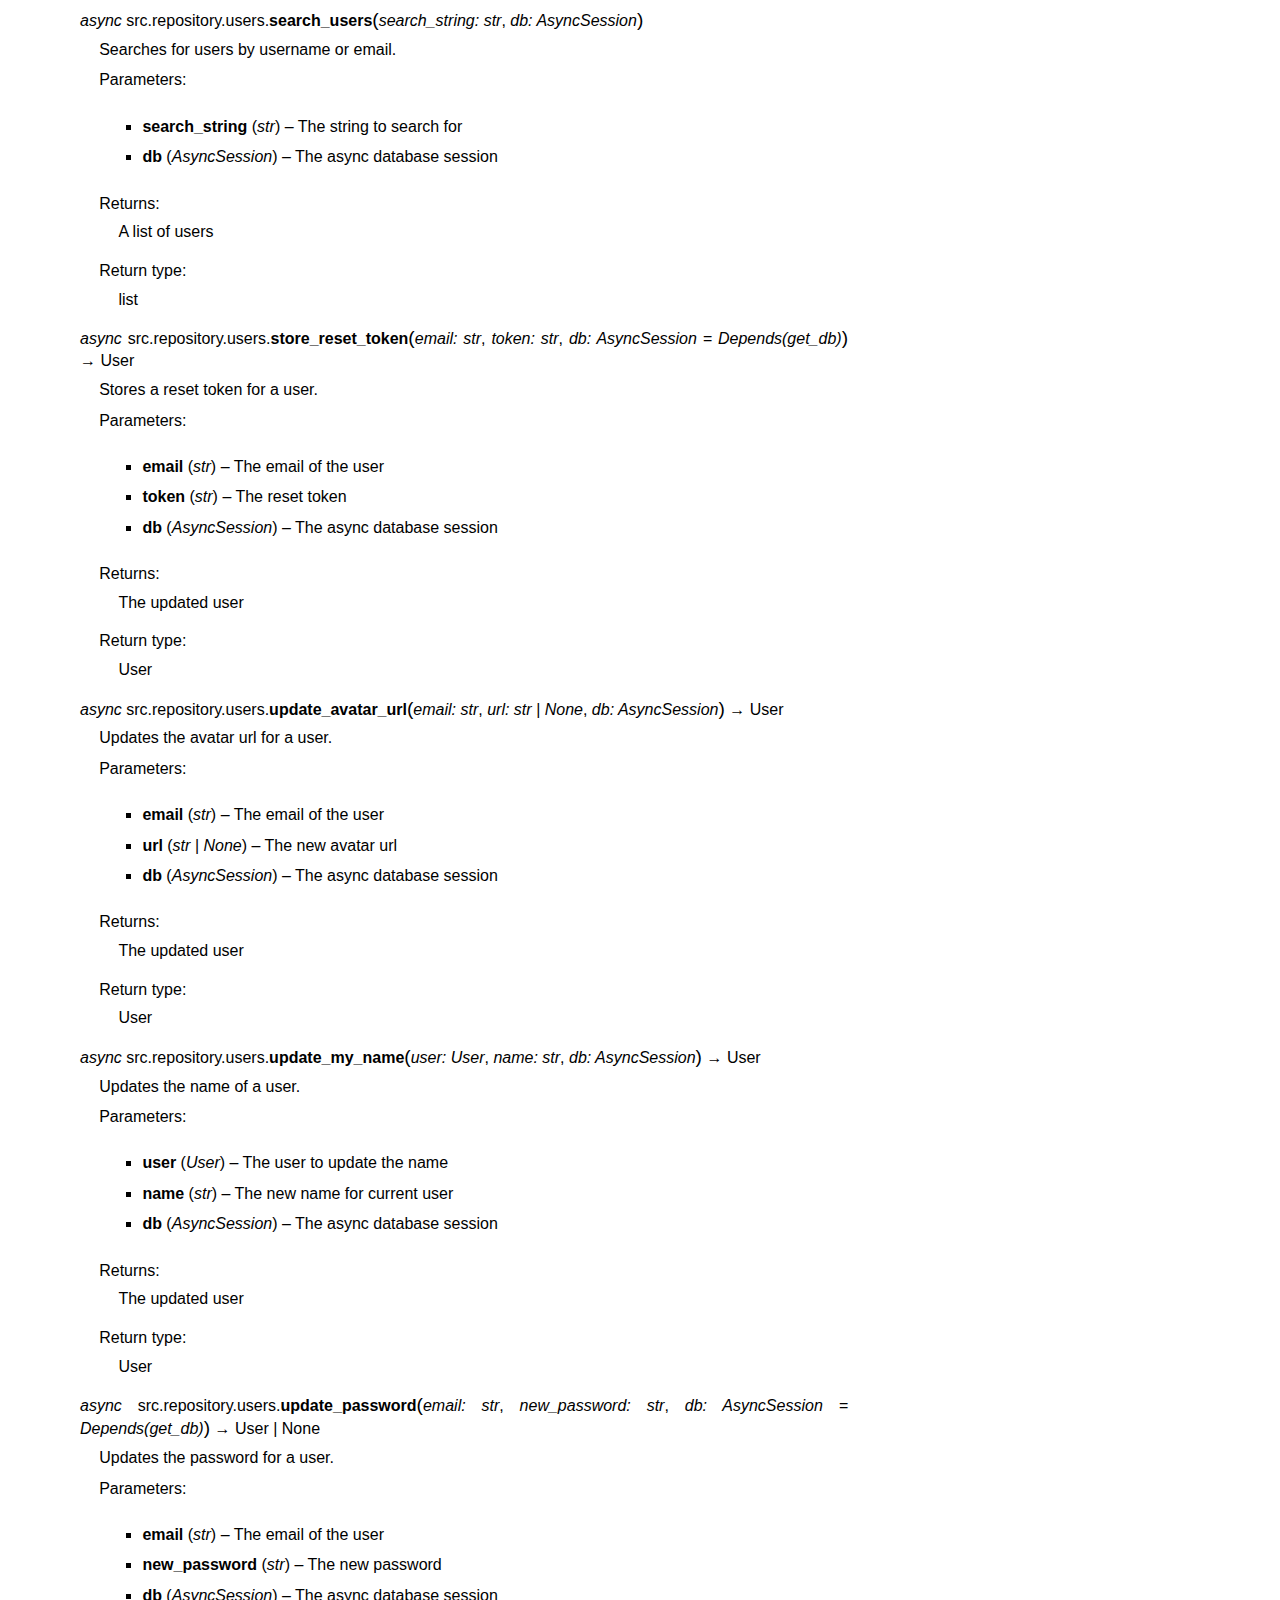
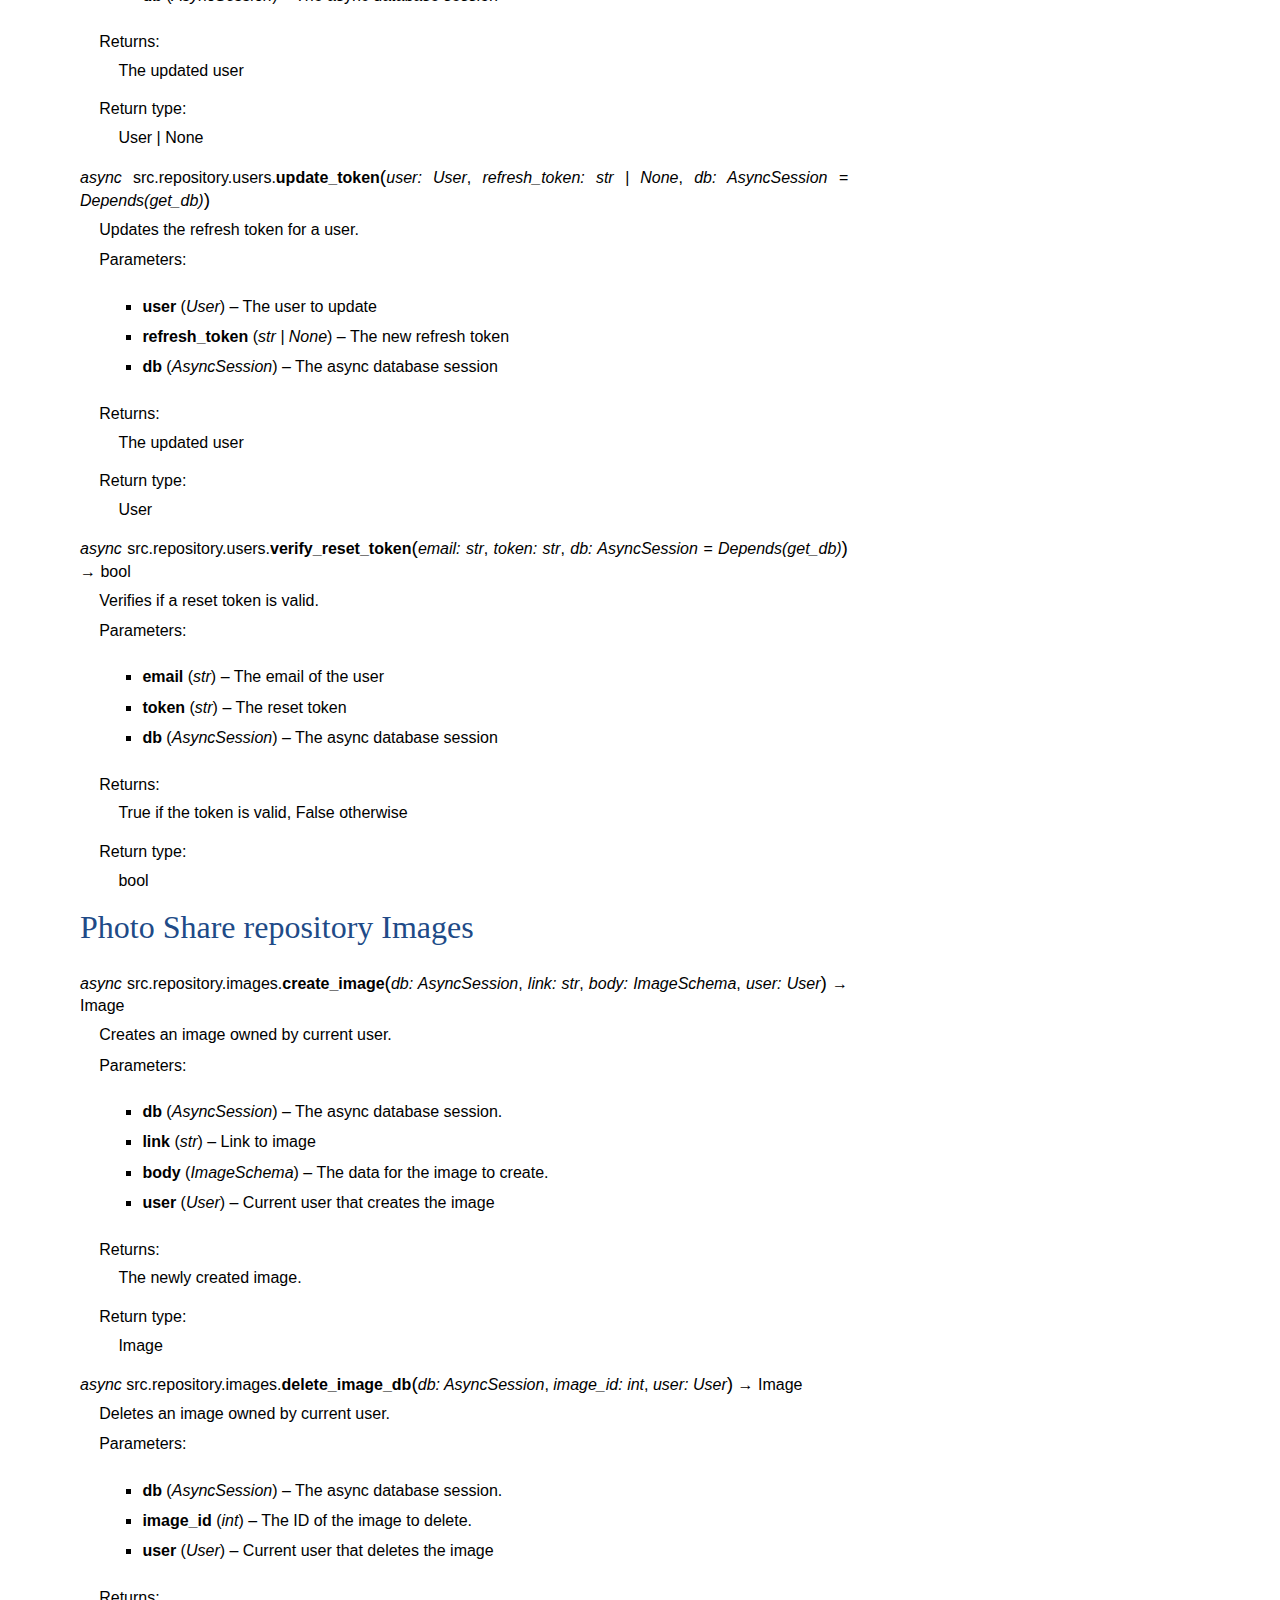
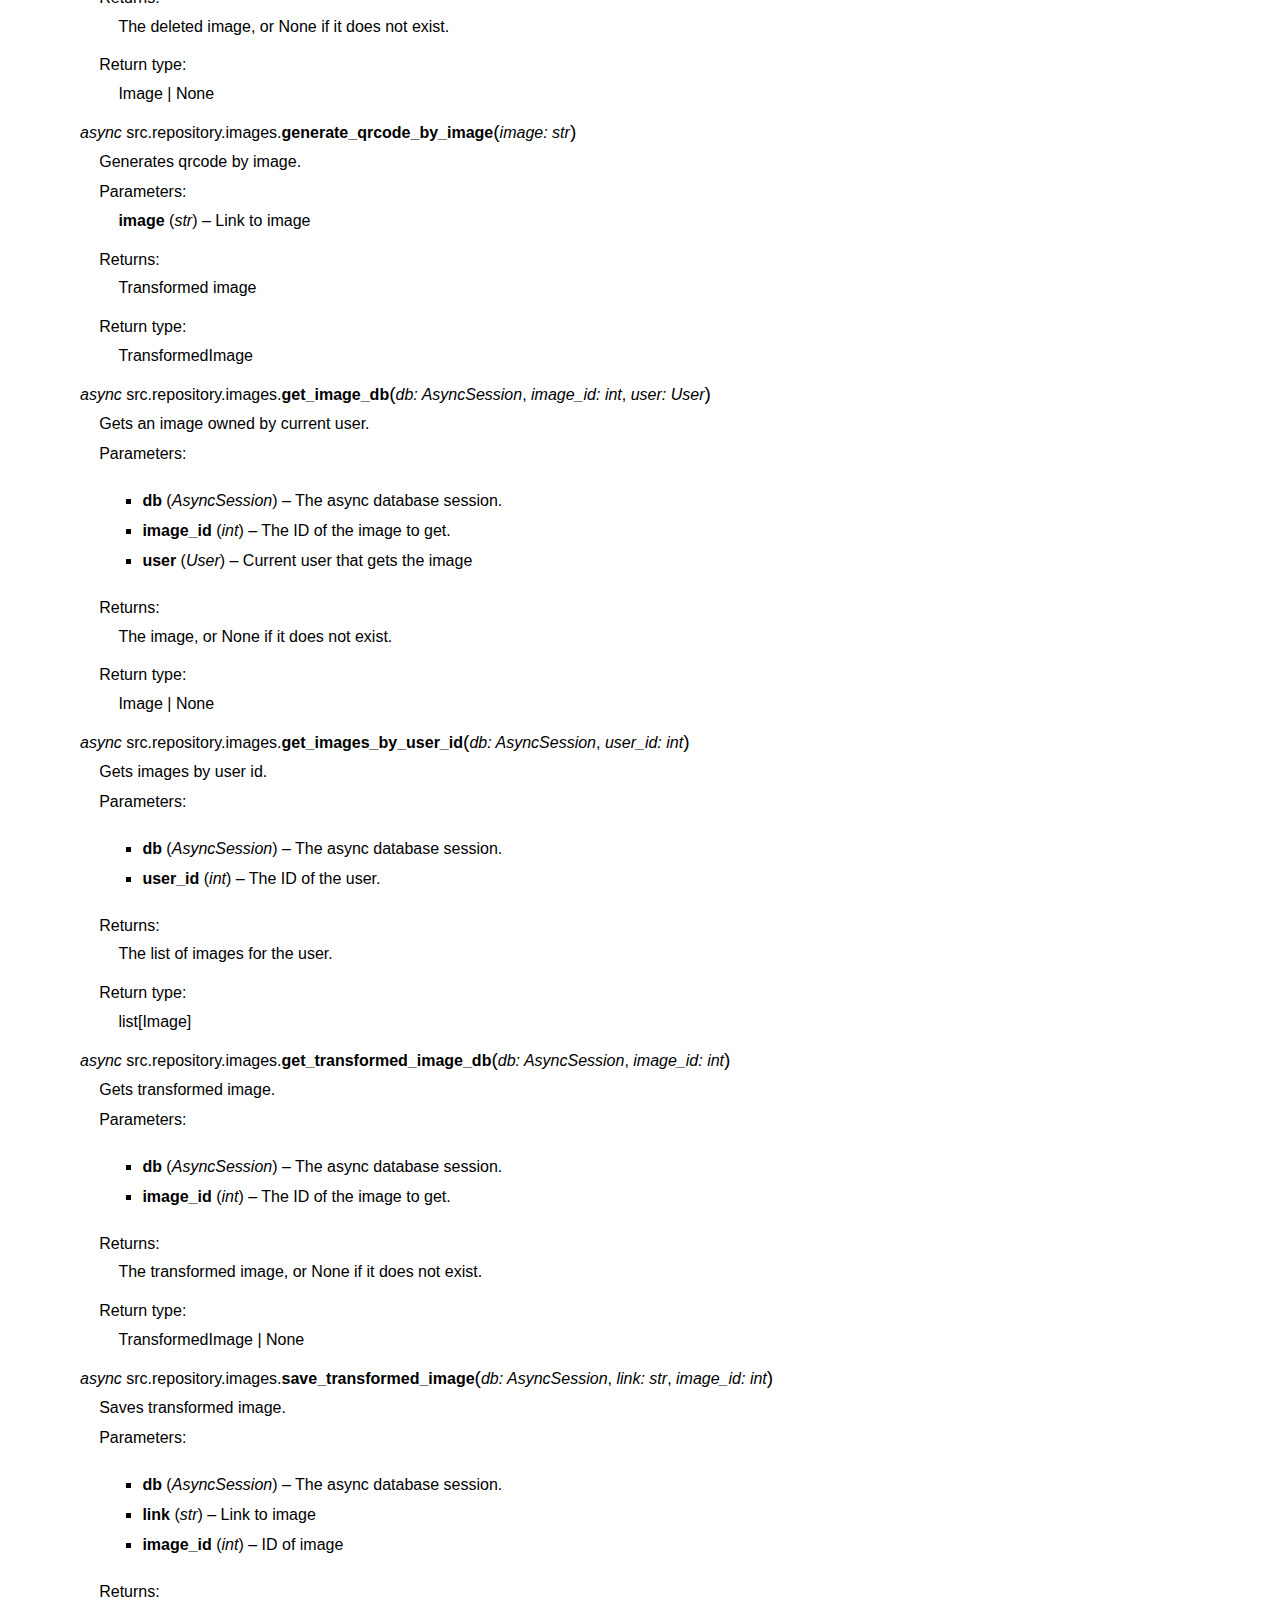
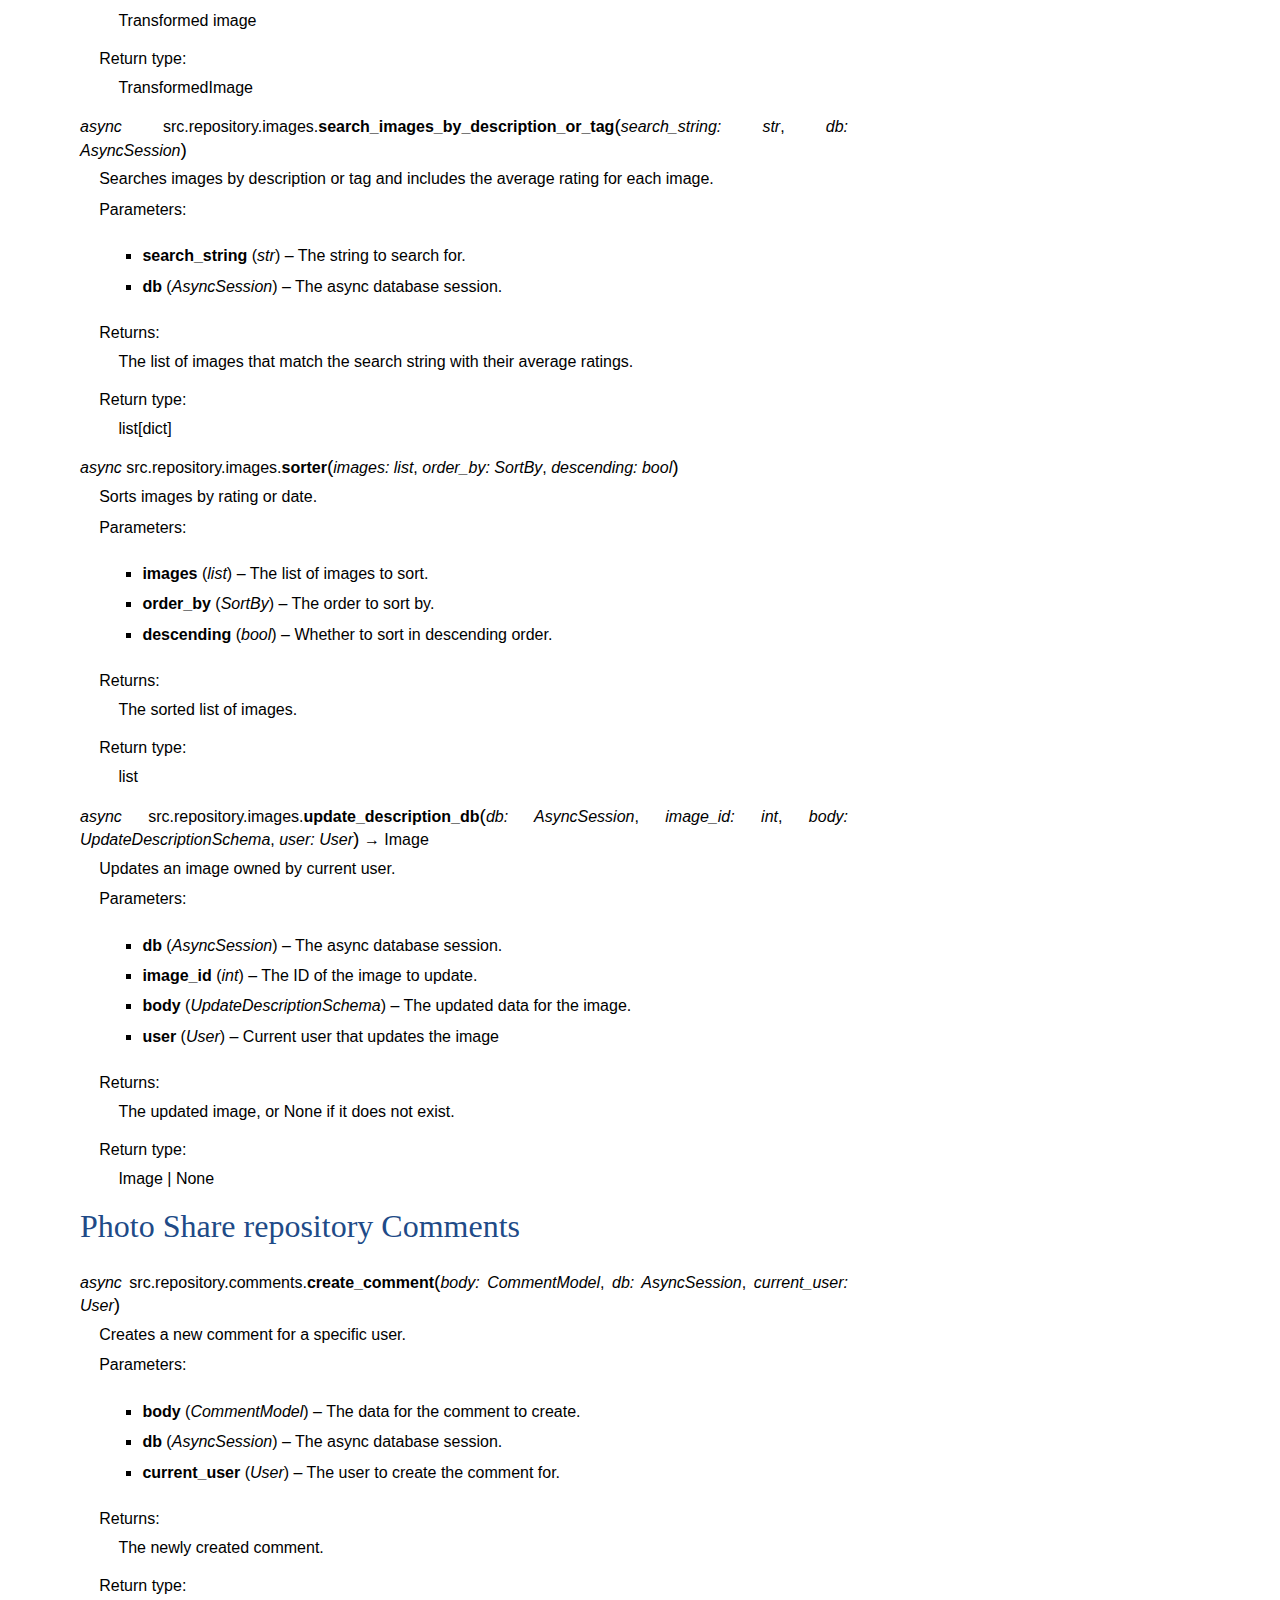
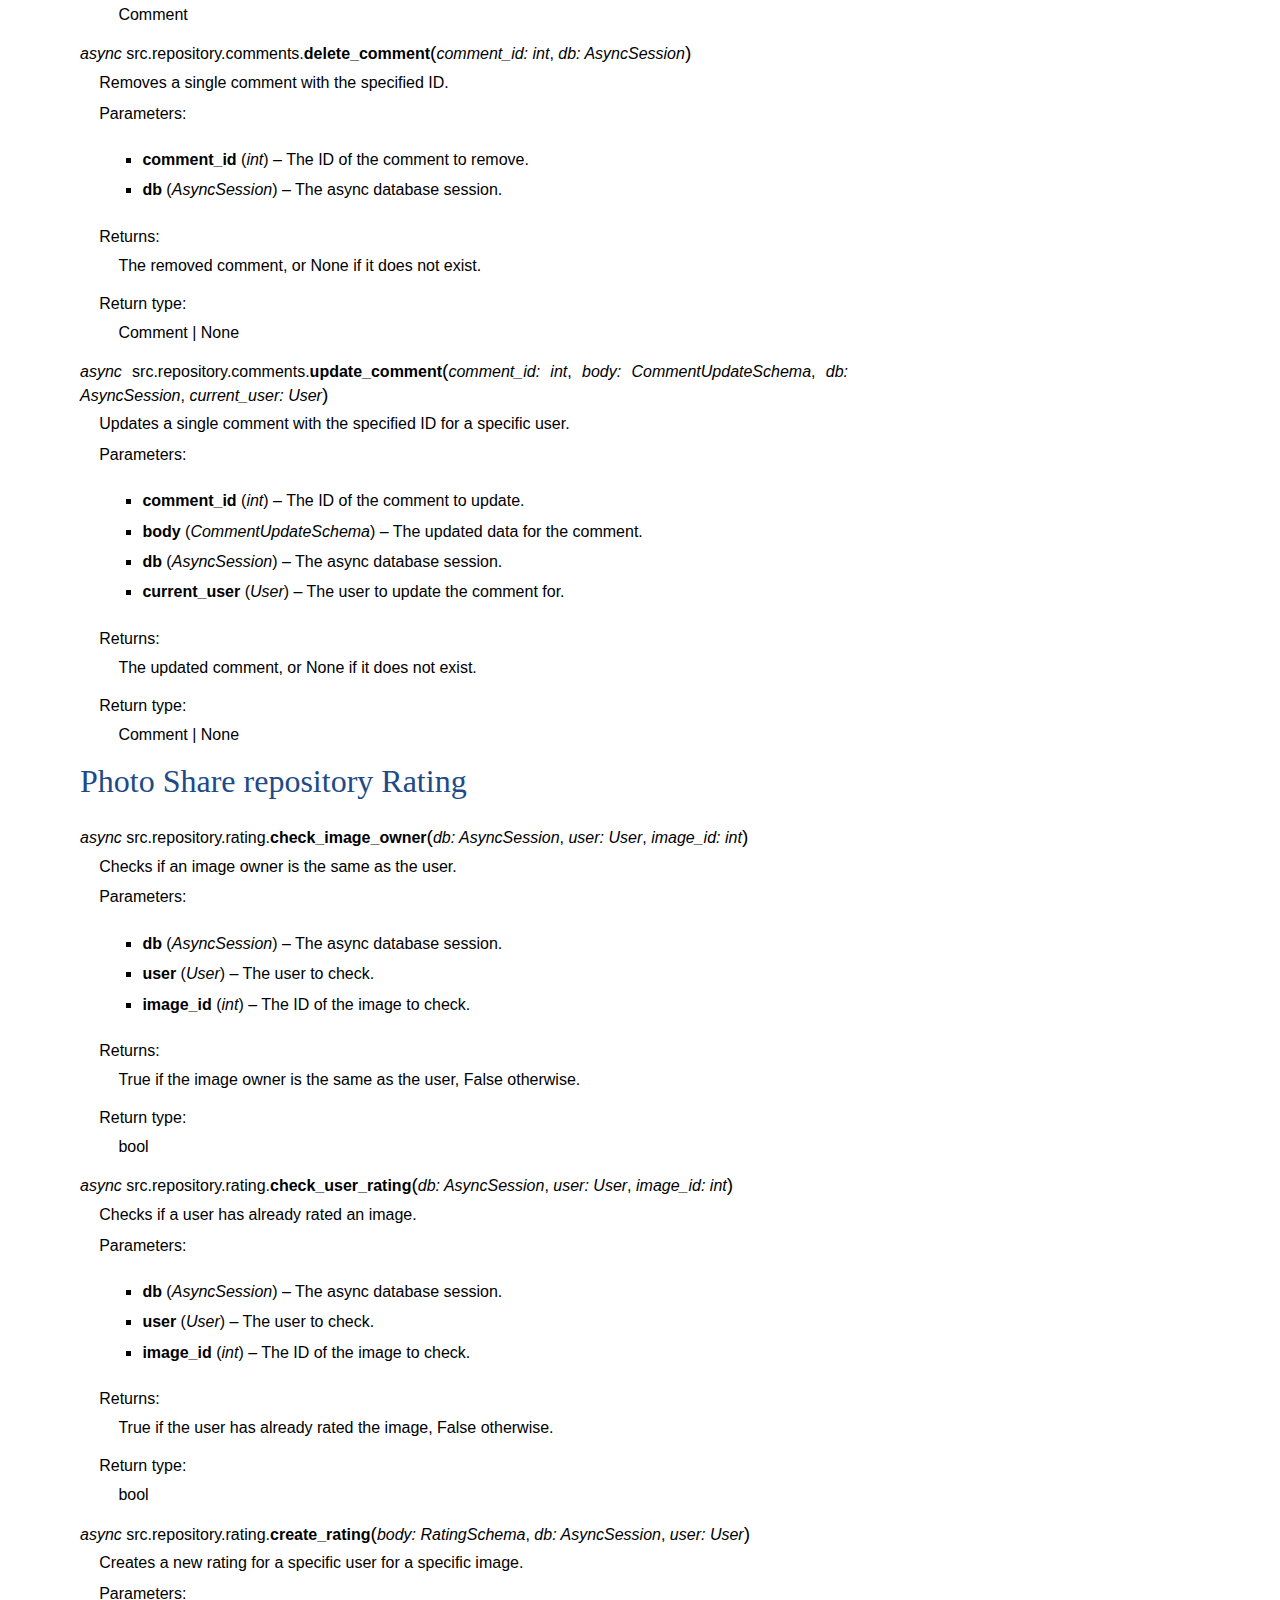
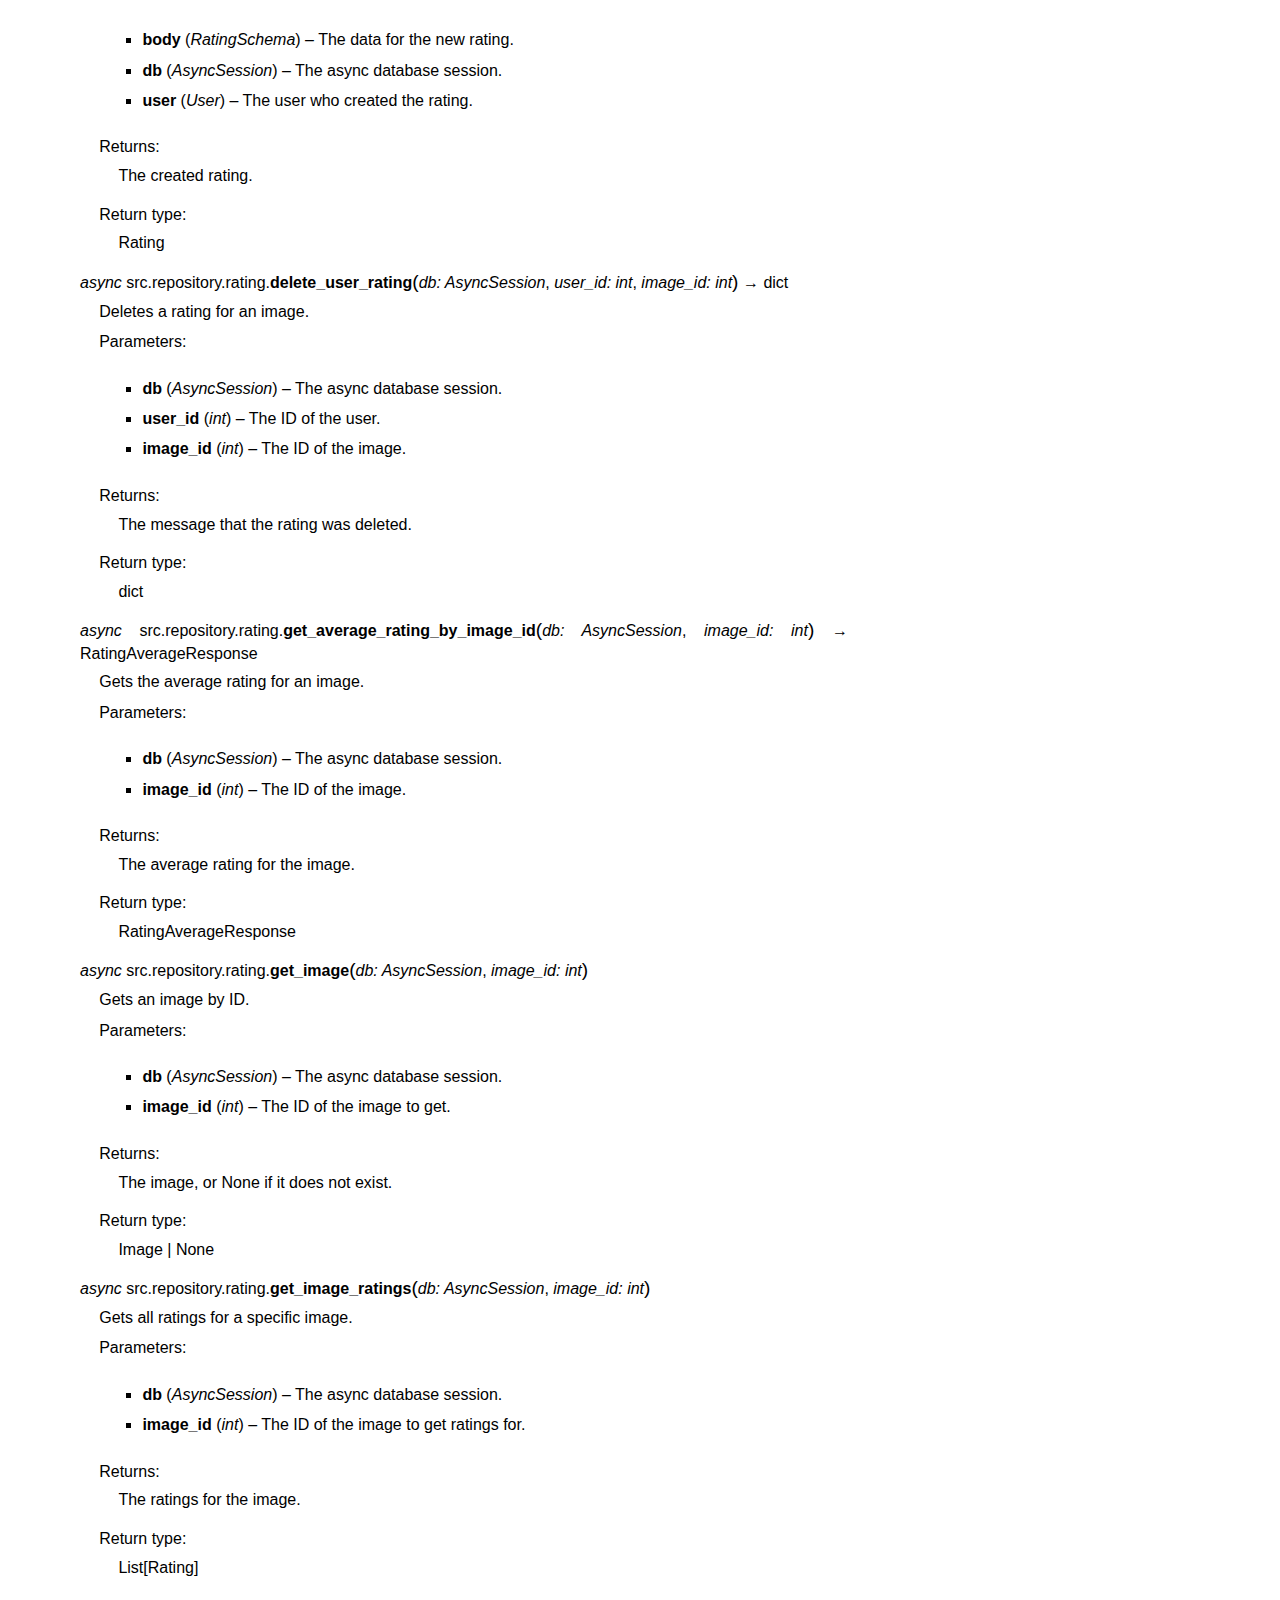
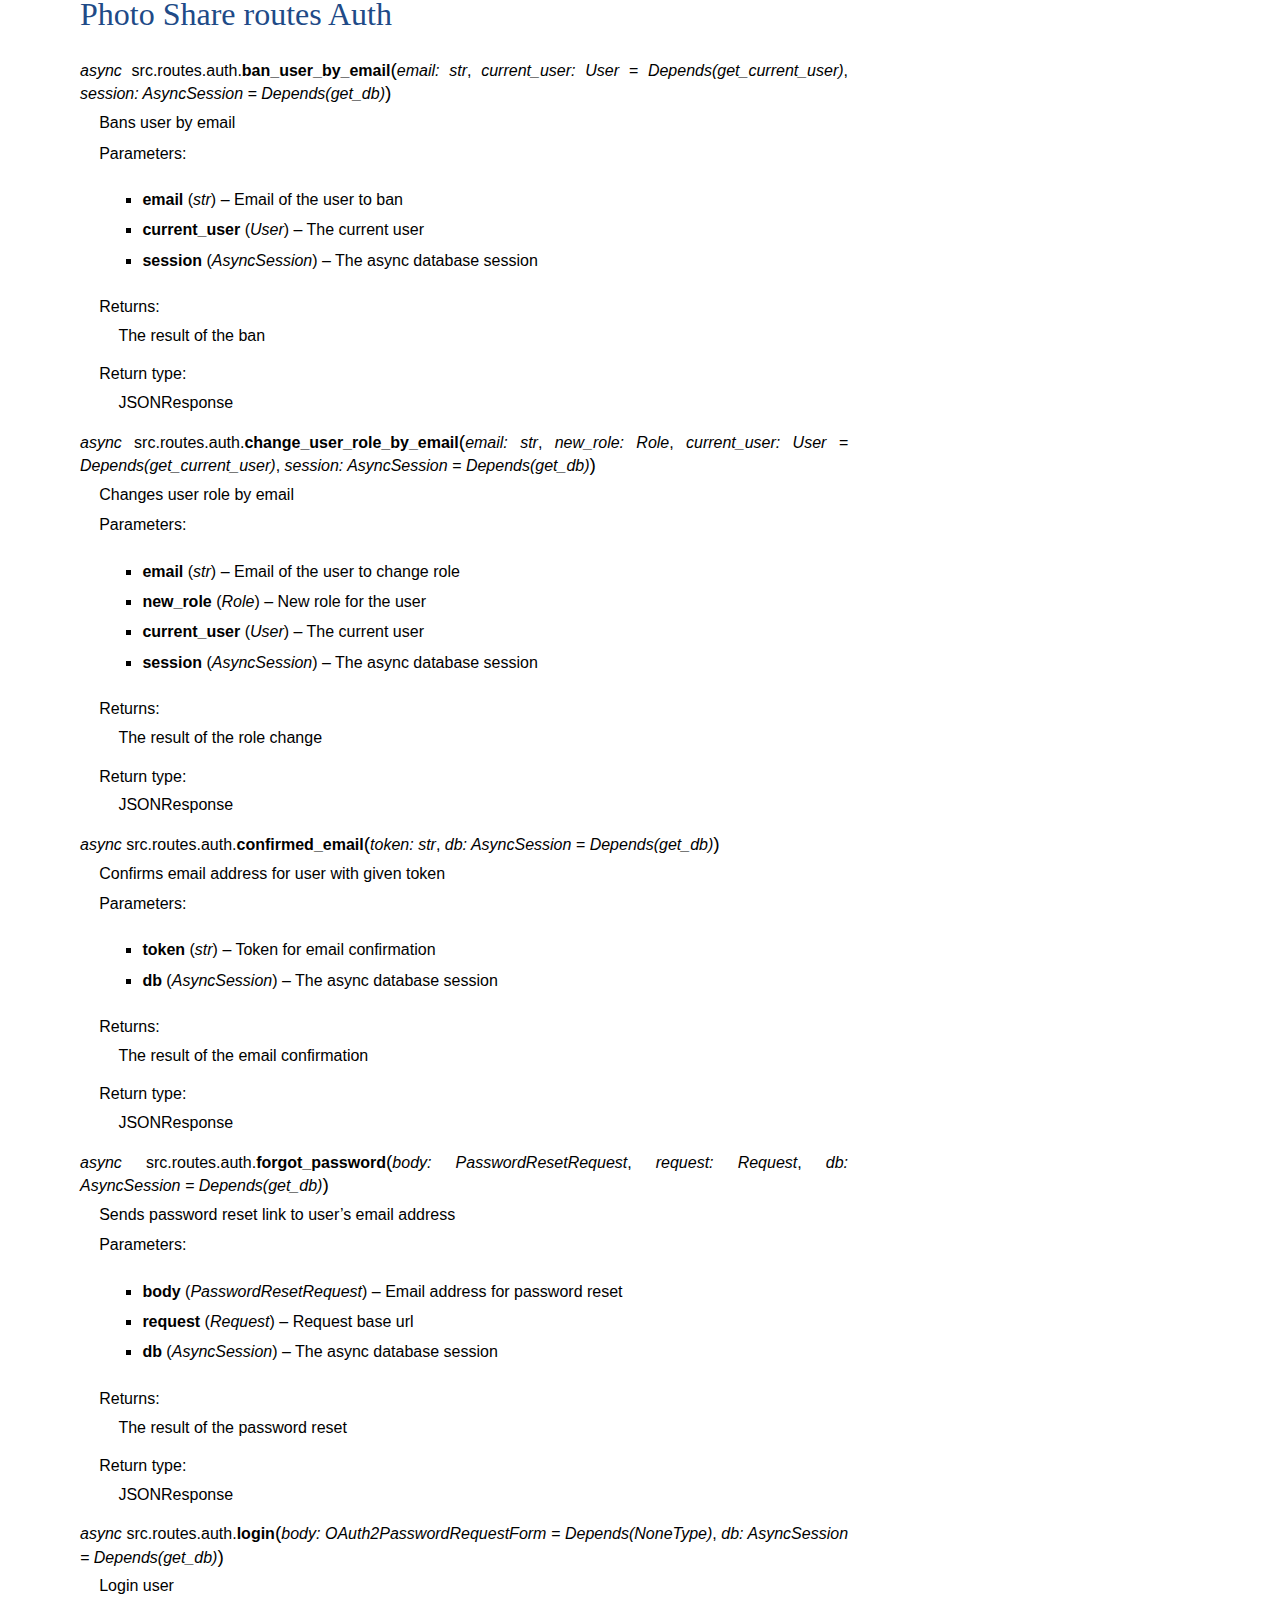
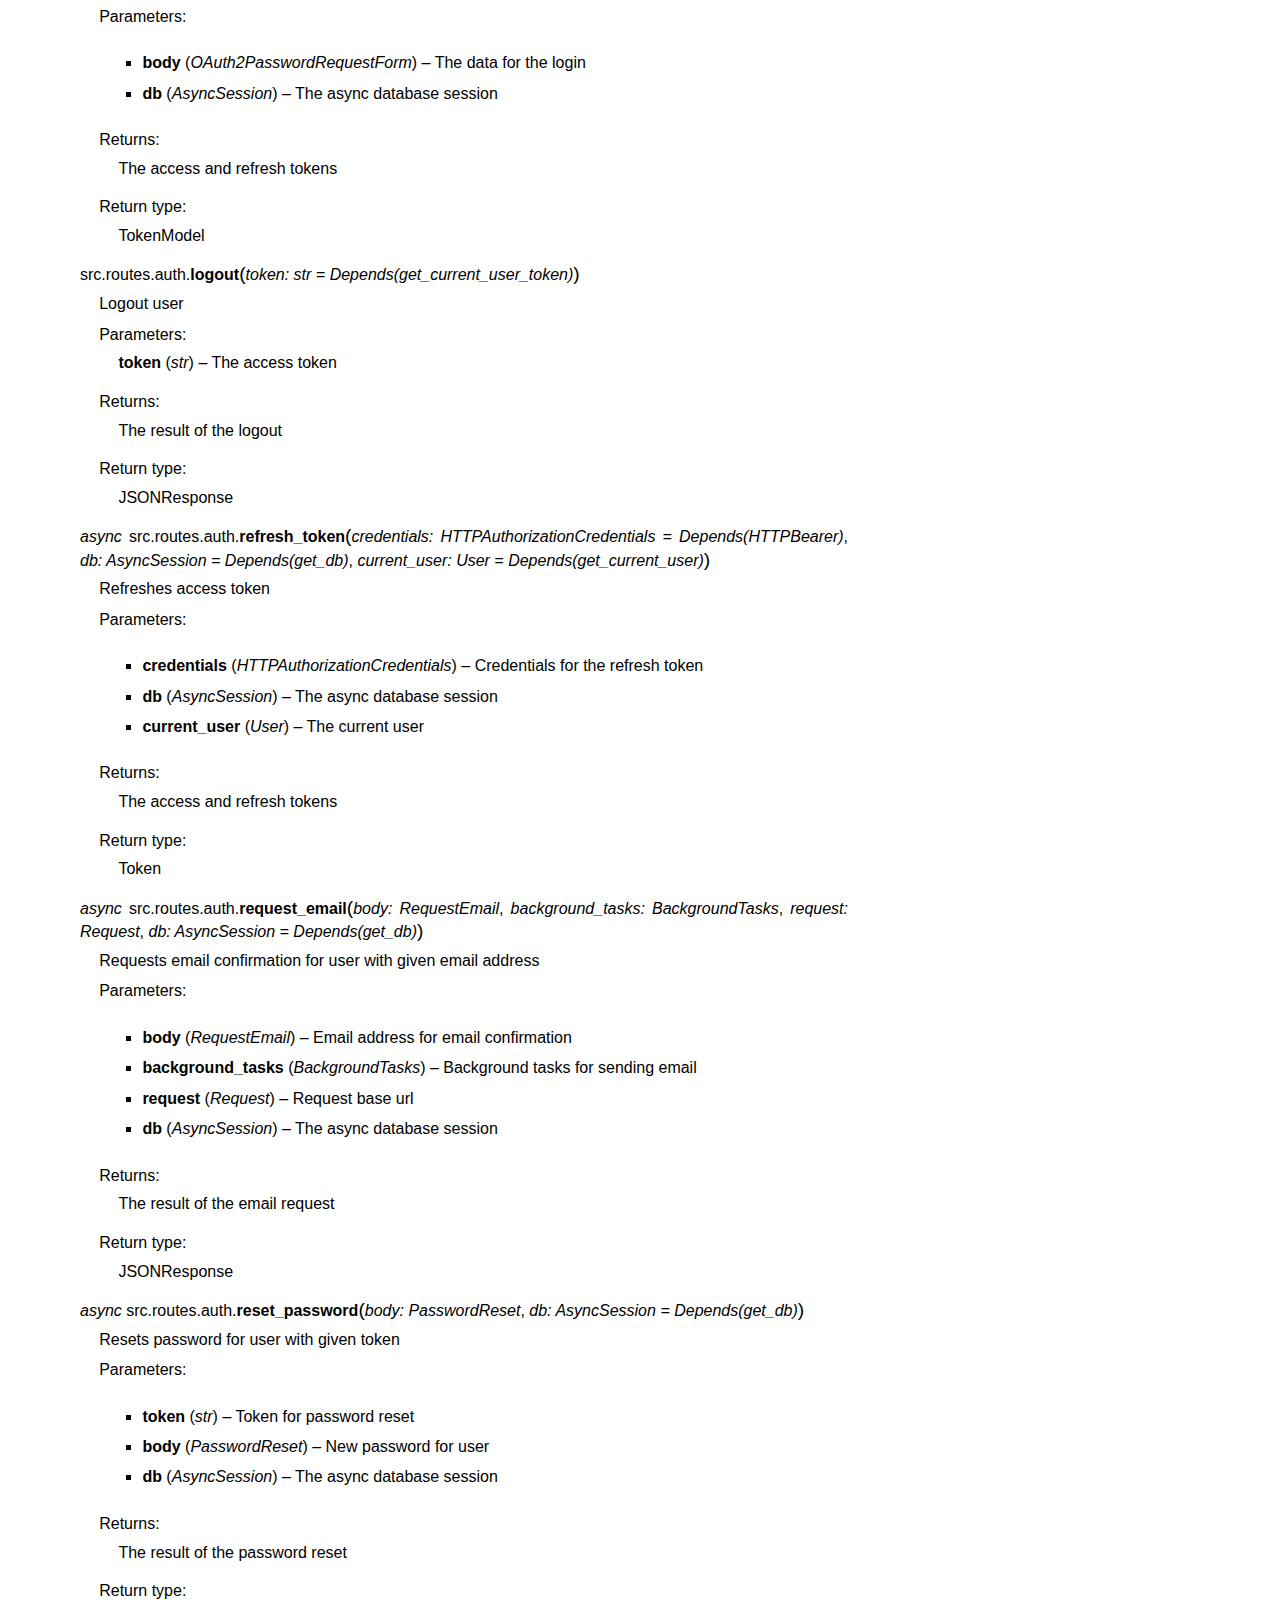
==== commit 54ad4ce1: "2" ====
--- a/docs/_build/html/index.html
+++ b/docs/_build/html/index.html
@@ -461,6 +461,26 @@
 </dd></dl>
 
 <dl class="py function">
+<dt class="sig sig-object py" id="src.repository.images.get_images_by_user_id">
+<em class="property"><span class="k"><span class="pre">async</span></span><span class="w"> </span></em><span class="sig-prename descclassname"><span class="pre">src.repository.images.</span></span><span class="sig-name descname"><span class="pre">get_images_by_user_id</span></span><span class="sig-paren">(</span><em class="sig-param"><span class="n"><span class="pre">db</span></span><span class="p"><span class="pre">:</span></span><span class="w"> </span><span class="n"><span class="pre">AsyncSession</span></span></em>, <em class="sig-param"><span class="n"><span class="pre">user_id</span></span><span class="p"><span class="pre">:</span></span><span class="w"> </span><span class="n"><span class="pre">int</span></span></em><span class="sig-paren">)</span><a class="headerlink" href="#src.repository.images.get_images_by_user_id" title="Link to this definition">¶</a></dt>
+<dd><p>Gets images by user id.</p>
+<dl class="field-list simple">
+<dt class="field-odd">Parameters<span class="colon">:</span></dt>
+<dd class="field-odd"><ul class="simple">
+<li><p><strong>db</strong> (<em>AsyncSession</em>) – The async database session.</p></li>
+<li><p><strong>user_id</strong> (<em>int</em>) – The ID of the user.</p></li>
+</ul>
+</dd>
+<dt class="field-even">Returns<span class="colon">:</span></dt>
+<dd class="field-even"><p>The list of images for the user.</p>
+</dd>
+<dt class="field-odd">Return type<span class="colon">:</span></dt>
+<dd class="field-odd"><p>list[Image]</p>
+</dd>
+</dl>
+</dd></dl>
+
+<dl class="py function">
 <dt class="sig sig-object py" id="src.repository.images.get_transformed_image_db">
 <em class="property"><span class="k"><span class="pre">async</span></span><span class="w"> </span></em><span class="sig-prename descclassname"><span class="pre">src.repository.images.</span></span><span class="sig-name descname"><span class="pre">get_transformed_image_db</span></span><span class="sig-paren">(</span><em class="sig-param"><span class="n"><span class="pre">db</span></span><span class="p"><span class="pre">:</span></span><span class="w"> </span><span class="n"><span class="pre">AsyncSession</span></span></em>, <em class="sig-param"><span class="n"><span class="pre">image_id</span></span><span class="p"><span class="pre">:</span></span><span class="w"> </span><span class="n"><span class="pre">int</span></span></em><span class="sig-paren">)</span><a class="headerlink" href="#src.repository.images.get_transformed_image_db" title="Link to this definition">¶</a></dt>
 <dd><p>Gets transformed image.</p>
@@ -504,7 +524,7 @@
 <dl class="py function">
 <dt class="sig sig-object py" id="src.repository.images.search_images_by_description_or_tag">
 <em class="property"><span class="k"><span class="pre">async</span></span><span class="w"> </span></em><span class="sig-prename descclassname"><span class="pre">src.repository.images.</span></span><span class="sig-name descname"><span class="pre">search_images_by_description_or_tag</span></span><span class="sig-paren">(</span><em class="sig-param"><span class="n"><span class="pre">search_string</span></span><span class="p"><span class="pre">:</span></span><span class="w"> </span><span class="n"><span class="pre">str</span></span></em>, <em class="sig-param"><span class="n"><span class="pre">db</span></span><span class="p"><span class="pre">:</span></span><span class="w"> </span><span class="n"><span class="pre">AsyncSession</span></span></em><span class="sig-paren">)</span><a class="headerlink" href="#src.repository.images.search_images_by_description_or_tag" title="Link to this definition">¶</a></dt>
-<dd><p>Searches images by description or tag.</p>
+<dd><p>Searches images by description or tag and includes the average rating for each image.</p>
 <dl class="field-list simple">
 <dt class="field-odd">Parameters<span class="colon">:</span></dt>
 <dd class="field-odd"><ul class="simple">
@@ -513,10 +533,10 @@
 </ul>
 </dd>
 <dt class="field-even">Returns<span class="colon">:</span></dt>
-<dd class="field-even"><p>The list of images that match the search string.</p>
-</dd>
-<dt class="field-odd">Return type<span class="colon">:</span></dt>
-<dd class="field-odd"><p>list[Image]</p>
+<dd class="field-even"><p>The list of images that match the search string with their average ratings.</p>
+</dd>
+<dt class="field-odd">Return type<span class="colon">:</span></dt>
+<dd class="field-odd"><p>list[dict]</p>
 </dd>
 </dl>
 </dd></dl>
@@ -1221,6 +1241,27 @@
 </dd>
 <dt class="field-odd">Return type<span class="colon">:</span></dt>
 <dd class="field-odd"><p>Image</p>
+</dd>
+</dl>
+</dd></dl>
+
+<dl class="py function">
+<dt class="sig sig-object py" id="src.routes.images.get_images_by_user_id">
+<em class="property"><span class="k"><span class="pre">async</span></span><span class="w"> </span></em><span class="sig-prename descclassname"><span class="pre">src.routes.images.</span></span><span class="sig-name descname"><span class="pre">get_images_by_user_id</span></span><span class="sig-paren">(</span><em class="sig-param"><span class="n"><span class="pre">user_id</span></span><span class="p"><span class="pre">:</span></span><span class="w"> </span><span class="n"><span class="pre">int</span></span></em>, <em class="sig-param"><span class="n"><span class="pre">db</span></span><span class="p"><span class="pre">:</span></span><span class="w"> </span><span class="n"><span class="pre">AsyncSession</span></span><span class="w"> </span><span class="o"><span class="pre">=</span></span><span class="w"> </span><span class="default_value"><span class="pre">Depends(get_db)</span></span></em>, <em class="sig-param"><span class="n"><span class="pre">current_user</span></span><span class="p"><span class="pre">:</span></span><span class="w"> </span><span class="n"><span class="pre">User</span></span><span class="w"> </span><span class="o"><span class="pre">=</span></span><span class="w"> </span><span class="default_value"><span class="pre">Depends(get_current_user)</span></span></em><span class="sig-paren">)</span><a class="headerlink" href="#src.routes.images.get_images_by_user_id" title="Link to this definition">¶</a></dt>
+<dd><p>Gets images by user id. Available for admin and moderator.</p>
+<dl class="field-list simple">
+<dt class="field-odd">Parameters<span class="colon">:</span></dt>
+<dd class="field-odd"><ul class="simple">
+<li><p><strong>user_id</strong> (<em>int</em>) – The id of the user.</p></li>
+<li><p><strong>db</strong> (<em>AsyncSession</em>) – The async database session.</p></li>
+<li><p><strong>current_user</strong> (<em>User</em>) – The current user.</p></li>
+</ul>
+</dd>
+<dt class="field-even">Returns<span class="colon">:</span></dt>
+<dd class="field-even"><p>The list of images.</p>
+</dd>
+<dt class="field-odd">Return type<span class="colon">:</span></dt>
+<dd class="field-odd"><p>list[ImageResponse]</p>
 </dd>
 </dl>
 </dd></dl>
@@ -1487,7 +1528,7 @@
 
 <dl class="py attribute">
 <dt class="sig sig-object py" id="src.services.auth.Auth.SECRET_KEY">
-<span class="sig-name descname"><span class="pre">SECRET_KEY</span></span><em class="property"><span class="w"> </span><span class="p"><span class="pre">=</span></span><span class="w"> </span><span class="pre">'spojfe089ds8u9sefsf'</span></em><a class="headerlink" href="#src.services.auth.Auth.SECRET_KEY" title="Link to this definition">¶</a></dt>
+<span class="sig-name descname"><span class="pre">SECRET_KEY</span></span><em class="property"><span class="w"> </span><span class="p"><span class="pre">=</span></span><span class="w"> </span><span class="pre">'6b57c08e4a419e6bbce6a34a86fe306f54edc2cd21c67d3f7c5a5a791b5bcaf7'</span></em><a class="headerlink" href="#src.services.auth.Auth.SECRET_KEY" title="Link to this definition">¶</a></dt>
 <dd></dd></dl>
 
 <dl class="py attribute">
@@ -1642,7 +1683,7 @@
 
 <dl class="py attribute">
 <dt class="sig sig-object py" id="src.services.auth.Auth.now_utc">
-<span class="sig-name descname"><span class="pre">now_utc</span></span><em class="property"><span class="w"> </span><span class="p"><span class="pre">=</span></span><span class="w"> </span><span class="pre">datetime.datetime(2024,</span> <span class="pre">5,</span> <span class="pre">7,</span> <span class="pre">9,</span> <span class="pre">7,</span> <span class="pre">48,</span> <span class="pre">808040,</span> <span class="pre">tzinfo=datetime.timezone.utc)</span></em><a class="headerlink" href="#src.services.auth.Auth.now_utc" title="Link to this definition">¶</a></dt>
+<span class="sig-name descname"><span class="pre">now_utc</span></span><em class="property"><span class="w"> </span><span class="p"><span class="pre">=</span></span><span class="w"> </span><span class="pre">datetime.datetime(2024,</span> <span class="pre">5,</span> <span class="pre">7,</span> <span class="pre">11,</span> <span class="pre">15,</span> <span class="pre">38,</span> <span class="pre">66239,</span> <span class="pre">tzinfo=datetime.timezone.utc)</span></em><a class="headerlink" href="#src.services.auth.Auth.now_utc" title="Link to this definition">¶</a></dt>
 <dd></dd></dl>
 
 <dl class="py attribute">
